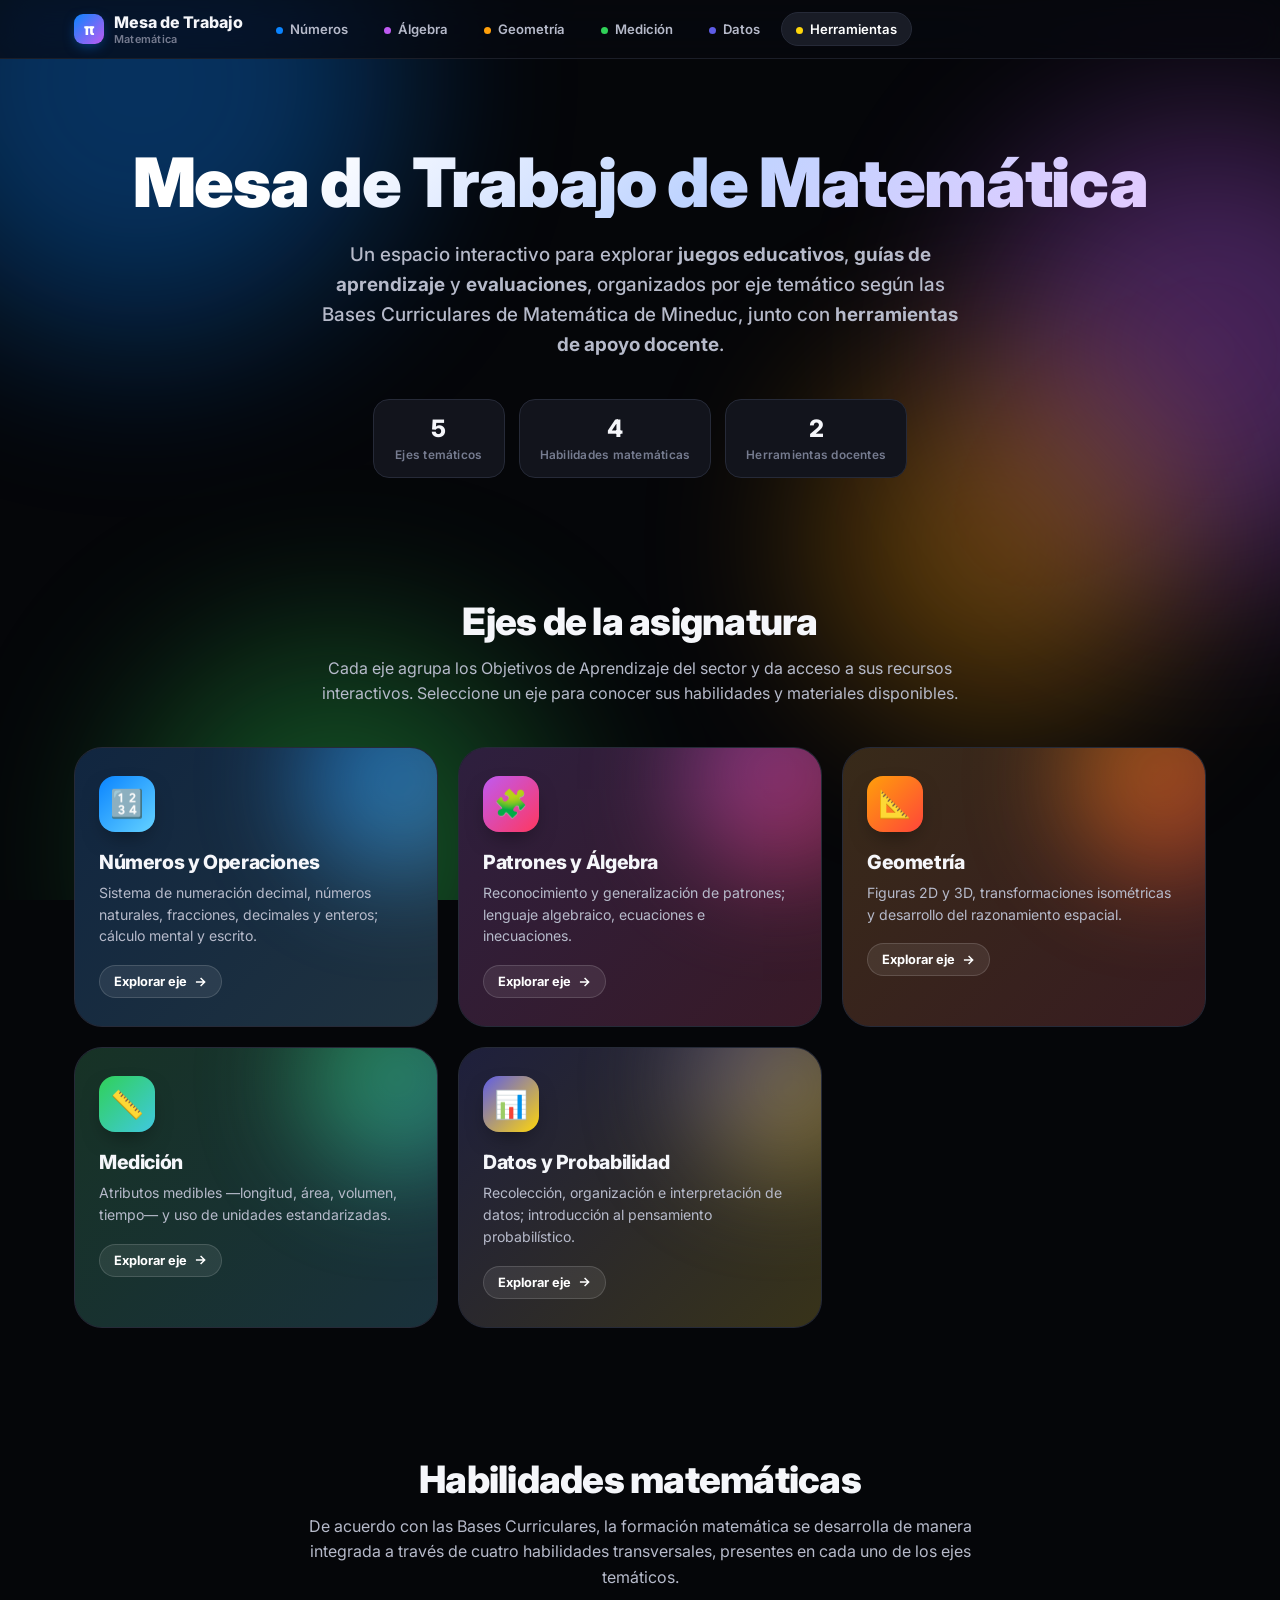
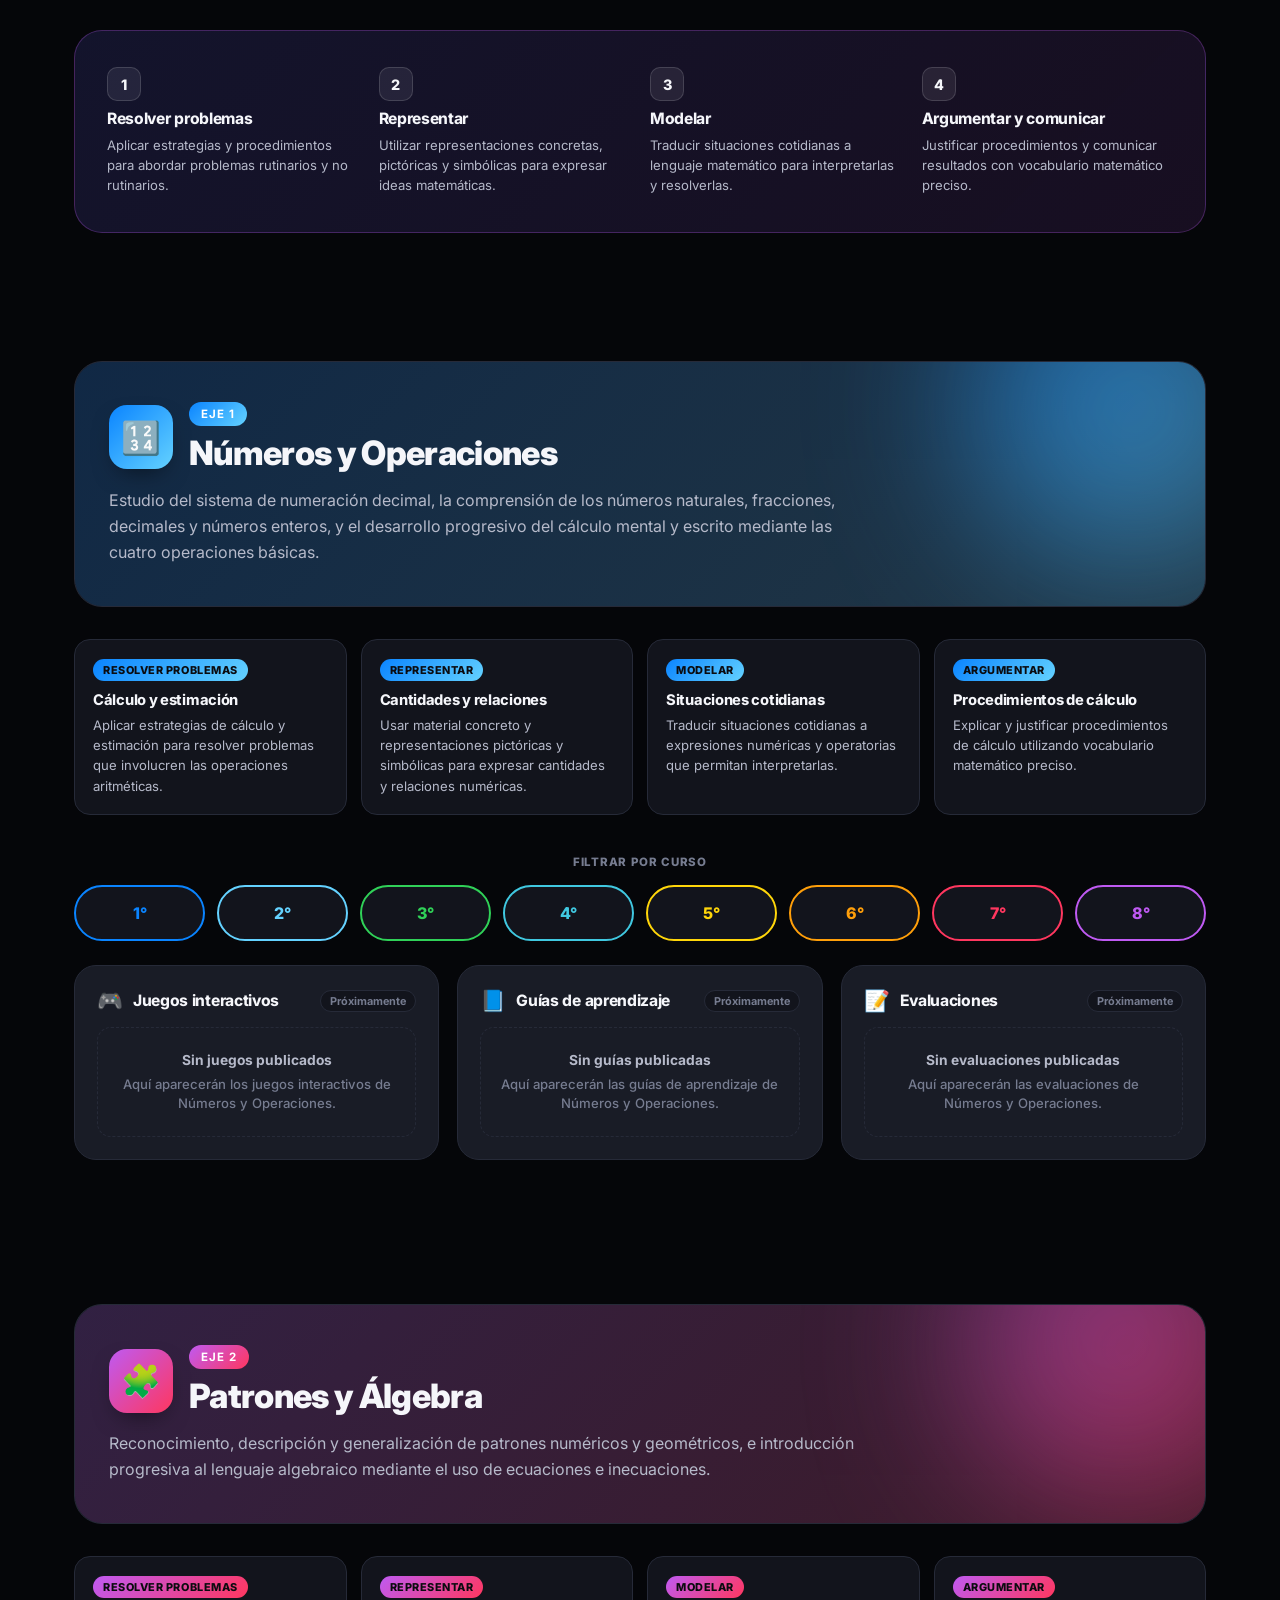
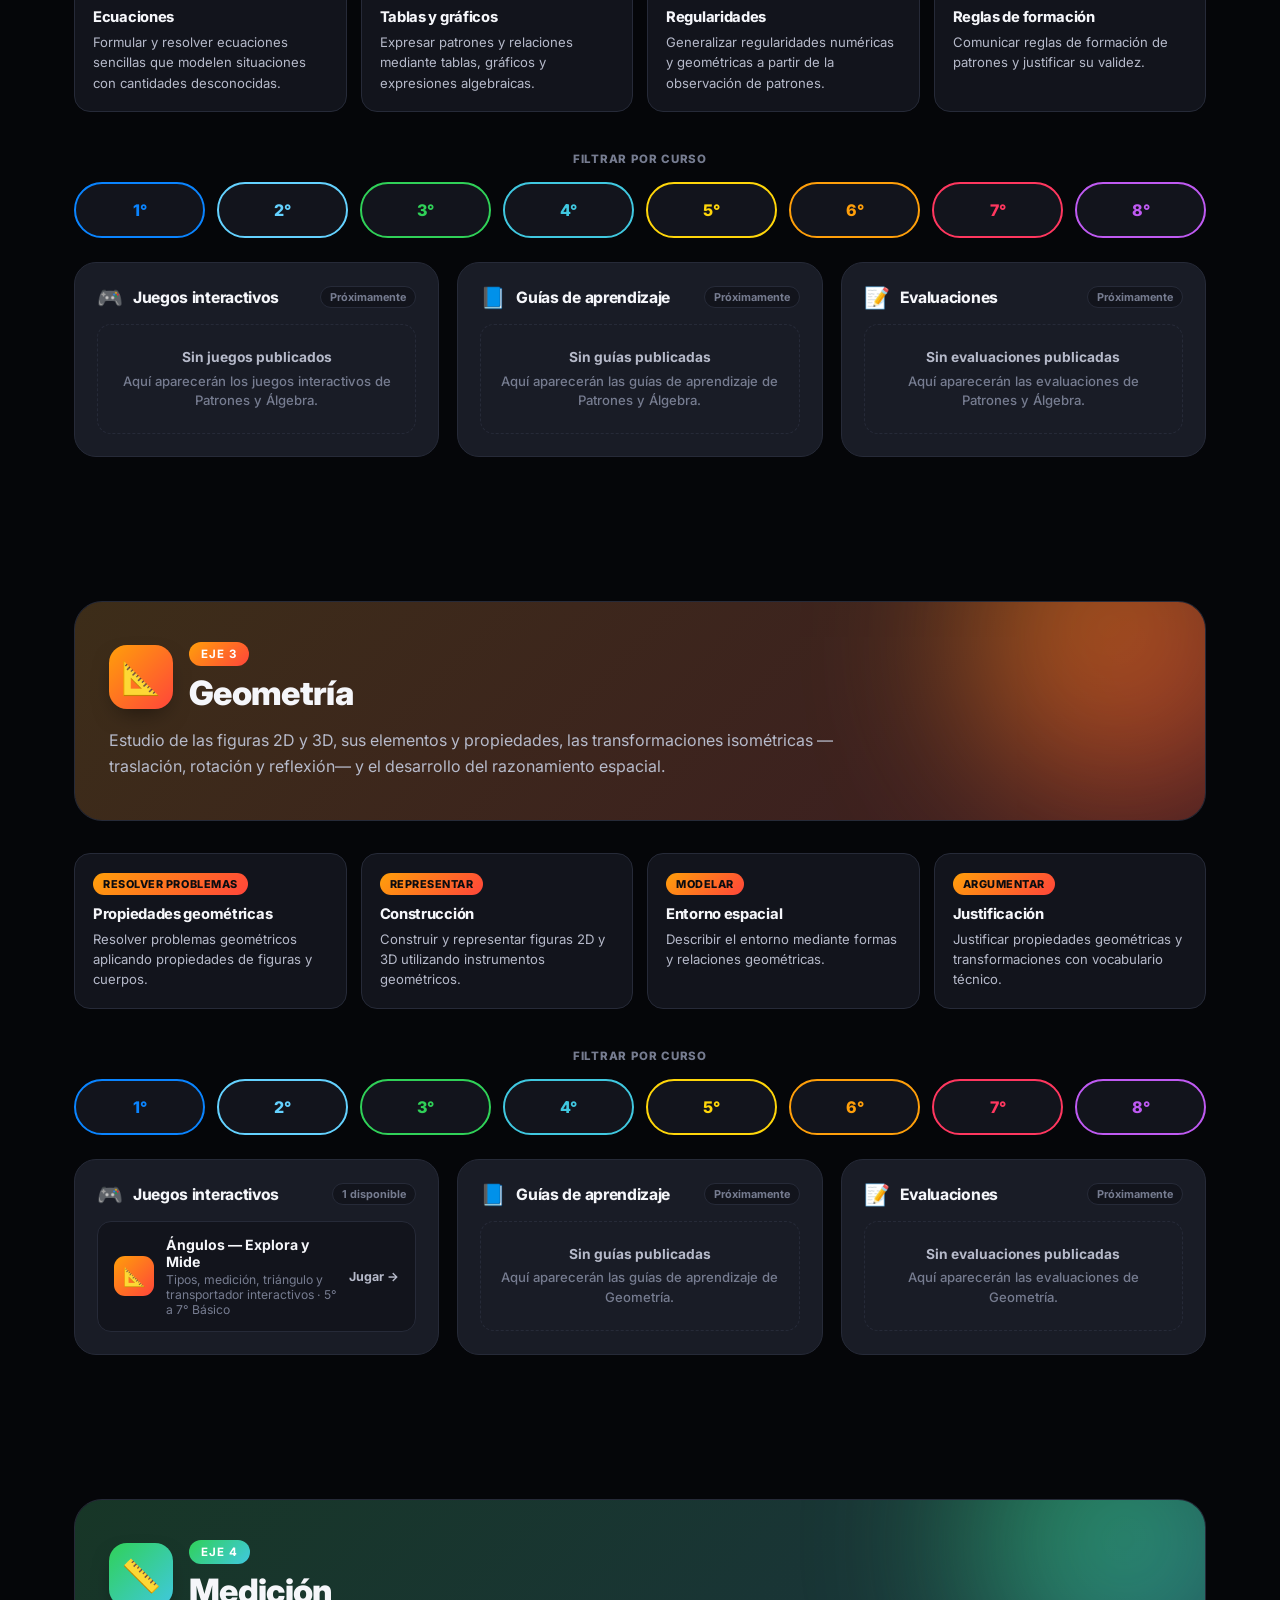
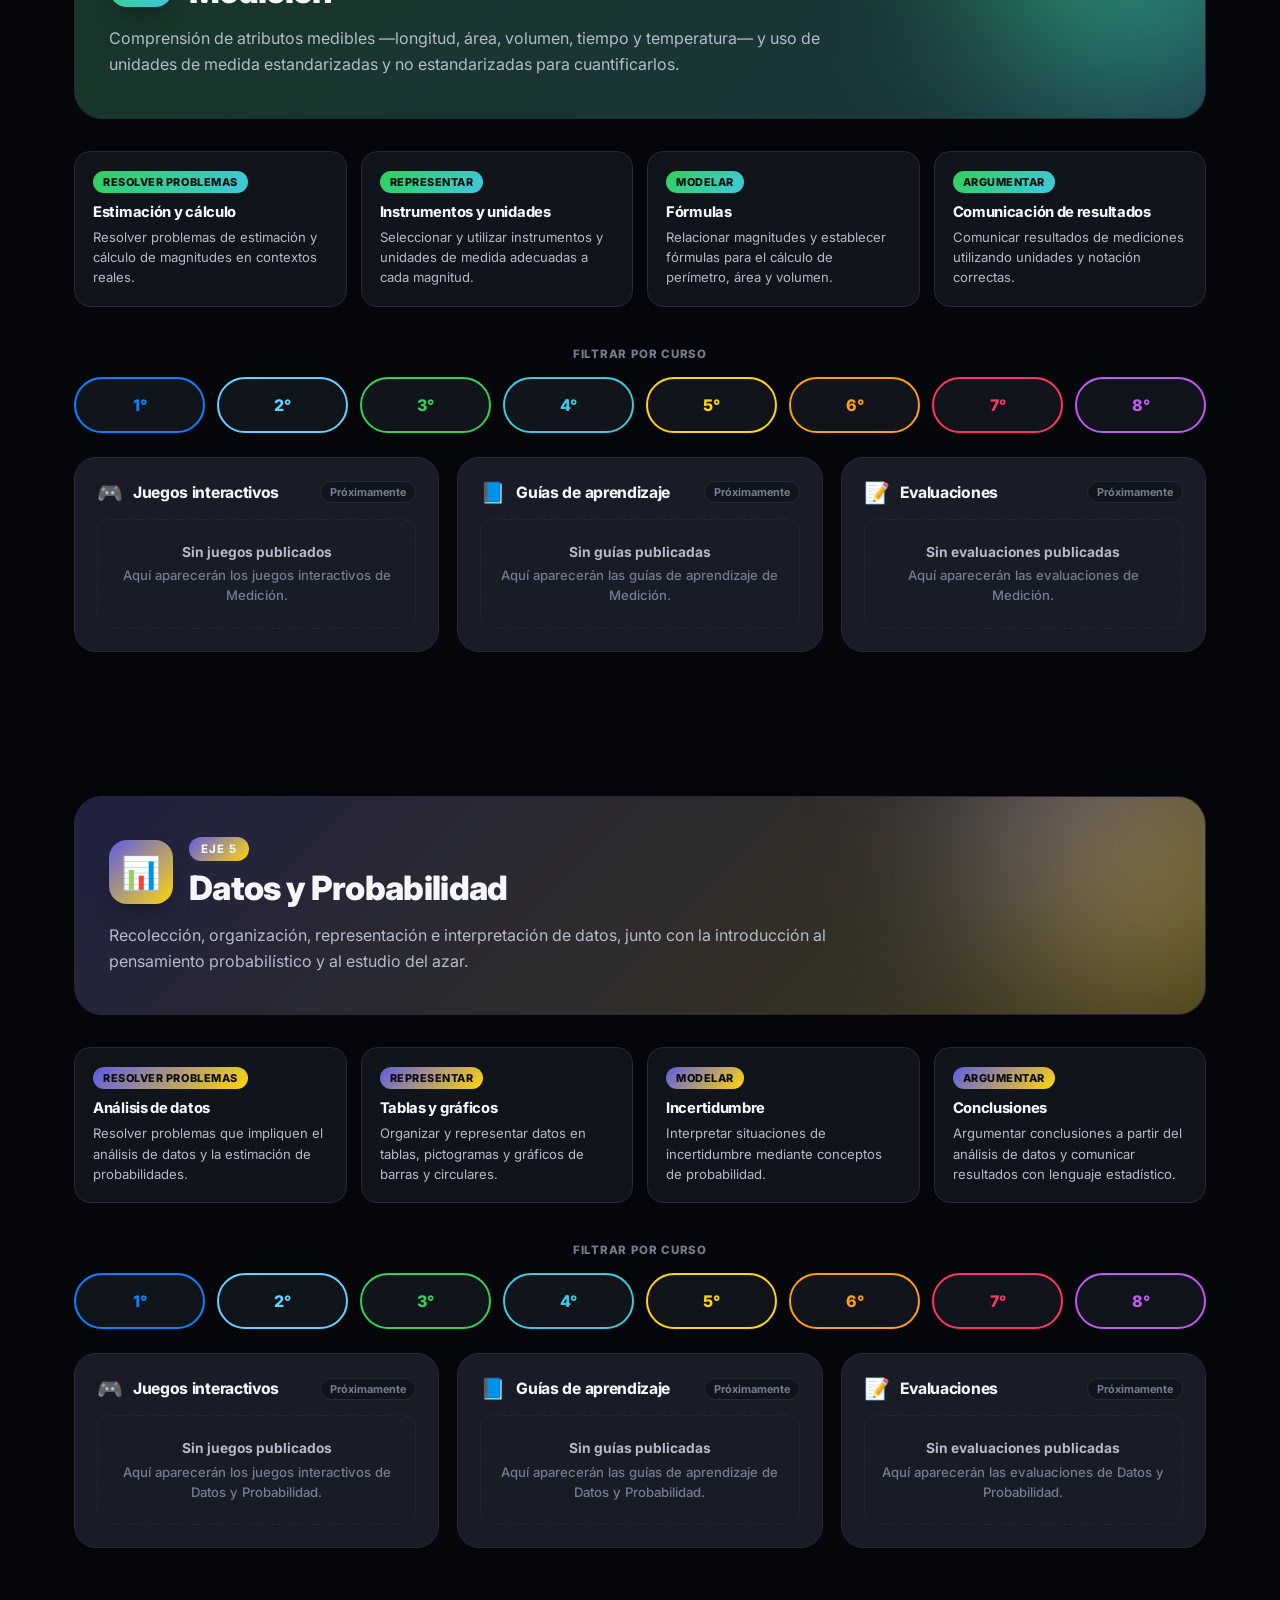
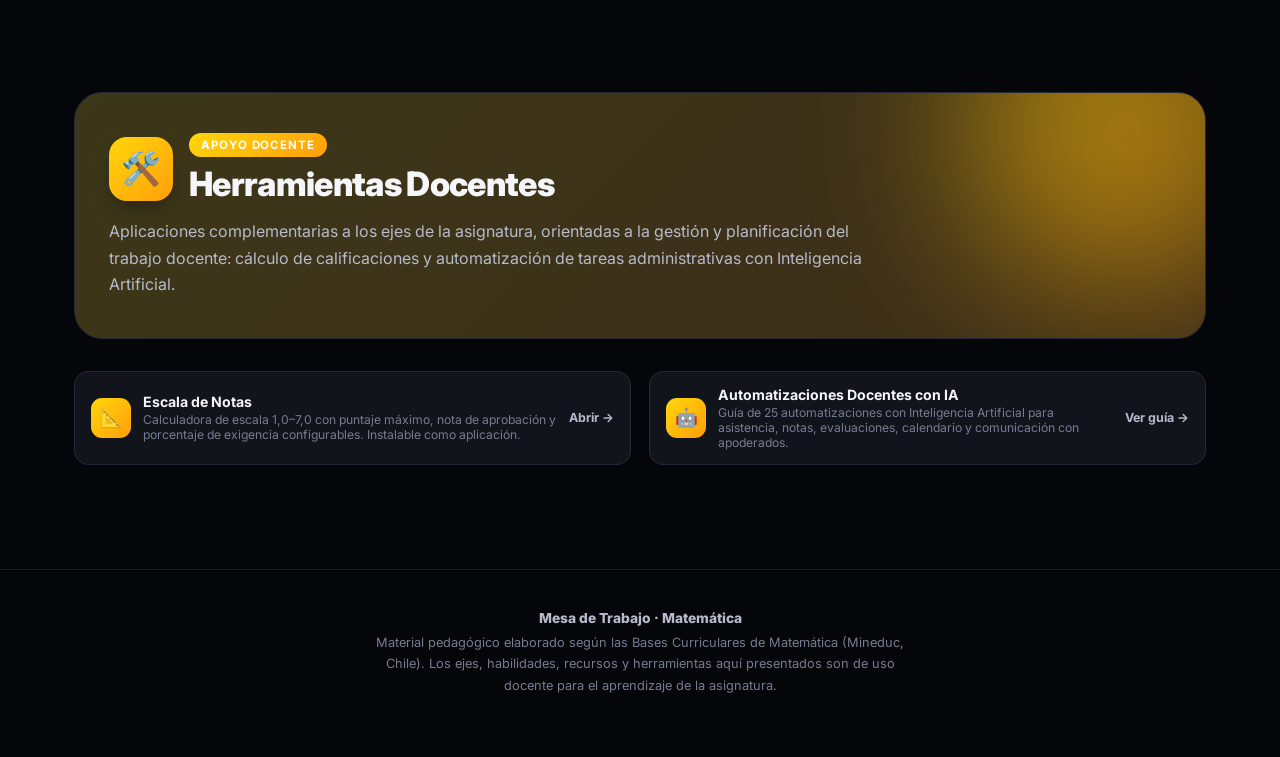
==== index.html @ 748313bb "Dar un color distinto a cada botón de curso Cada botón de la fila "Filtrar por curso" (1° a 8°) usa " ====
<!doctype html>
<html lang="es">
<head>
<meta charset="UTF-8">
<meta name="viewport" content="width=device-width, initial-scale=1, viewport-fit=cover">
<title>Mesa de Trabajo · Matemática</title>
<meta name="description" content="Mesa de Trabajo de Matemática: juegos interactivos, guías de aprendizaje, evaluaciones y herramientas docentes organizados por eje temático según las Bases Curriculares de Matemática.">
<meta name="theme-color" content="#05060A">

<link rel="apple-touch-icon" href="icons/apple-touch-icon.png">
<link rel="icon" type="image/png" sizes="192x192" href="icons/icon-192.png">
<link rel="icon" type="image/png" sizes="512x512" href="icons/icon-512.png">

<link rel="preconnect" href="https://fonts.googleapis.com">
<link rel="preconnect" href="https://fonts.gstatic.com" crossorigin>
<link href="https://fonts.googleapis.com/css2?family=Inter:wght@400;500;600;700;800;900&display=swap" rel="stylesheet">

<style>
  :root{
    --bg:#050609;
    --bg-elev:#0D0F16;
    --surface:#12141C;
    --surface-2:#191C26;
    --border:#262A38;
    --border-soft:#1B1E28;
    --ink:#F5F6FA;
    --ink-soft:#B6BACA;
    --ink-faint:#767C90;

    --blue:#0A84FF; --cyan:#64D2FF;
    --purple:#BF5AF2; --pink:#FF375F;
    --orange:#FF9F0A; --red:#FF453A;
    --green:#30D158; --teal:#40C8E0;
    --indigo:#5E5CE6; --yellow:#FFD60A;

    --font: 'Inter', -apple-system, BlinkMacSystemFont, 'SF Pro Display', 'Segoe UI', Roboto, sans-serif;
    --shadow-lg: 0 30px 60px -20px rgba(0,0,0,.55);
    --shadow-sm: 0 10px 24px -12px rgba(0,0,0,.5);
    --radius-xl: 28px;
    --radius-lg: 22px;
    --radius-md: 16px;
    --ease: cubic-bezier(.16,1,.3,1);
    color-scheme: dark;
  }

  *{box-sizing:border-box;}
  html{scroll-behavior:smooth; overflow-x:hidden;}
  html,body{min-height:100%;}
  body{
    margin:0;
    background:var(--bg);
    color:var(--ink);
    font-family:var(--font);
    -webkit-font-smoothing:antialiased;
  }
  img,svg{display:block;max-width:100%;}
  h1,h2,h3,h4{margin:0; text-wrap:balance; letter-spacing:-.02em;}
  p{margin:0;}
  a{color:inherit; text-decoration:none;}
  ::selection{background:var(--blue); color:#fff;}
  :focus-visible{outline:2.5px solid var(--blue); outline-offset:3px; border-radius:6px;}
  @media (prefers-reduced-motion: reduce){
    html{scroll-behavior:auto;}
    *{animation-duration:.01ms !important; animation-iteration-count:1 !important; transition-duration:.01ms !important;}
  }

  .wrap{max-width:1180px; margin-inline:auto; padding-inline:24px;}

  /* ---------- background ambience ---------- */
  .ambient{position:fixed; inset:0; z-index:0; pointer-events:none; overflow:hidden;}
  .ambient span{
    position:absolute; border-radius:50%; filter:blur(90px); opacity:.35;
    animation: float 22s ease-in-out infinite;
  }
  .ambient span:nth-child(1){width:520px; height:520px; background:var(--blue); top:-180px; left:-120px;}
  .ambient span:nth-child(2){width:460px; height:460px; background:var(--purple); top:120px; right:-160px; animation-delay:-6s;}
  .ambient span:nth-child(3){width:420px; height:420px; background:var(--green); bottom:-160px; left:10%; animation-delay:-12s;}
  .ambient span:nth-child(4){width:360px; height:360px; background:var(--orange); bottom:20%; right:8%; animation-delay:-18s;}
  @keyframes float{
    0%,100%{transform:translate(0,0) scale(1);}
    50%{transform:translate(30px,-30px) scale(1.08);}
  }

  /* ---------- nav ---------- */
  .nav{
    position:sticky; top:0; z-index:50;
    backdrop-filter:blur(20px) saturate(160%);
    -webkit-backdrop-filter:blur(20px) saturate(160%);
    background:rgba(8,9,14,.72);
    border-bottom:1px solid var(--border-soft);
  }
  .nav-inner{
    max-width:1180px; margin-inline:auto; padding:12px 24px;
    display:flex; align-items:center; gap:18px;
  }
  .brand{display:flex; align-items:center; gap:10px; font-weight:800; font-size:1rem; white-space:nowrap;}
  .brand .mark{
    width:30px; height:30px; border-radius:9px; display:flex; align-items:center; justify-content:center;
    background:linear-gradient(135deg, var(--blue), var(--purple)); font-size:1rem; font-weight:800; color:#fff;
    box-shadow:0 4px 14px -4px rgba(10,132,255,.6);
  }
  .brand small{display:block; font-weight:600; font-size:.68rem; color:var(--ink-faint); letter-spacing:.02em;}
  .nav-links{
    display:flex; gap:6px; overflow-x:auto; scrollbar-width:none; flex:1;
    -ms-overflow-style:none;
  }
  .nav-links::-webkit-scrollbar{display:none;}
  .nav-links a{
    white-space:nowrap; font-size:.82rem; font-weight:600; color:var(--ink-soft);
    padding:8px 14px; border-radius:999px; transition:.2s var(--ease); border:1px solid transparent;
  }
  .nav-links a:hover{color:var(--ink); background:var(--surface-2);}
  .nav-links a.active{color:#fff; background:var(--surface-2); border-color:var(--border);}
  .nav-links a .dot{display:inline-block; width:7px; height:7px; border-radius:50%; margin-right:7px; vertical-align:middle;}

  /* ---------- hero ---------- */
  .hero{position:relative; z-index:1; padding:88px 0 56px; text-align:center;}
  .hero h1{
    font-size:clamp(2.4rem, 1.7rem + 3.2vw, 4.4rem); font-weight:900; line-height:1.04;
    background:linear-gradient(135deg,#fff 20%, #BFD4FF 55%, #E7C9FF 100%);
    -webkit-background-clip:text; background-clip:text; color:transparent;
  }
  .hero p.lead{
    max-width:640px; margin:22px auto 0; font-size:clamp(1rem,.94rem + .3vw,1.18rem);
    color:var(--ink-soft); line-height:1.6; font-weight:500;
  }
  .hero-stats{display:flex; justify-content:center; gap:14px; margin-top:38px; flex-wrap:wrap;}
  .hero-stat{
    background:var(--surface); border:1px solid var(--border); border-radius:16px;
    padding:14px 20px; min-width:132px;
  }
  .hero-stat b{display:block; font-size:1.5rem; font-weight:800;}
  .hero-stat span{font-size:.74rem; color:var(--ink-faint); font-weight:600; letter-spacing:.02em;}

  /* ---------- section titles ---------- */
  .section-head{max-width:680px; margin:0 auto 40px; text-align:center;}
  .section-head h2{font-size:clamp(1.7rem,1.4rem + 1.2vw,2.4rem); font-weight:850;}
  .section-head p{margin-top:12px; color:var(--ink-soft); font-size:1rem; line-height:1.6;}

  section{position:relative; z-index:1; padding:64px 0;}

  /* ---------- ejes overview grid ---------- */
  .ejes-grid{display:grid; grid-template-columns:repeat(3, 1fr); gap:20px;}
  @media (max-width:980px){ .ejes-grid{grid-template-columns:repeat(2,1fr);} }
  @media (max-width:640px){ .ejes-grid{grid-template-columns:1fr;} }

  .eje-card{
    position:relative; border-radius:var(--radius-xl); padding:28px 24px; overflow:hidden;
    background:var(--surface); border:1px solid var(--border);
    transition:transform .45s var(--ease), border-color .3s var(--ease), box-shadow .45s var(--ease);
    opacity:0; transform:translateY(24px);
  }
  .eje-card.in{opacity:1; transform:translateY(0);}
  .eje-card:hover{transform:translateY(-6px); box-shadow:var(--shadow-lg); border-color:transparent;}
  .eje-card::before{
    content:""; position:absolute; inset:0; opacity:.16; transition:opacity .35s var(--ease);
    background:var(--grad);
  }
  .eje-card:hover::before{opacity:.28;}
  .eje-card .glow{
    position:absolute; width:200px; height:200px; border-radius:50%; filter:blur(50px); opacity:.5;
    background:var(--grad); top:-70px; right:-60px; z-index:0;
  }
  .eje-card > *{position:relative; z-index:1;}
  .eje-icon{
    width:56px; height:56px; border-radius:16px; display:flex; align-items:center; justify-content:center;
    font-size:1.7rem; background:var(--grad); box-shadow:0 10px 24px -10px rgba(0,0,0,.6); margin-bottom:18px;
  }
  .eje-card h3{font-size:1.22rem; font-weight:800; margin-bottom:8px;}
  .eje-card p{font-size:.88rem; color:var(--ink-soft); line-height:1.55; margin-bottom:18px;}
  .eje-card .go{
    display:inline-flex; align-items:center; gap:6px; font-size:.8rem; font-weight:700;
    color:#fff; background:rgba(255,255,255,.08); border:1px solid rgba(255,255,255,.14);
    padding:8px 14px; border-radius:999px; transition:.2s var(--ease);
  }
  .eje-card:hover .go{background:var(--grad); border-color:transparent;}
  .eje-card .go svg{width:14px; height:14px; transition:transform .3s var(--ease);}
  .eje-card:hover .go svg{transform:translateX(3px);}

  /* ---------- habilidades banner ---------- */
  .habilidades-banner{
    background:linear-gradient(135deg, rgba(94,92,230,.16), rgba(191,90,242,.10));
    border:1px solid rgba(191,90,242,.28); border-radius:var(--radius-xl);
    padding:36px 32px; display:grid; grid-template-columns:1fr 1fr 1fr 1fr; gap:20px;
  }
  @media (max-width:900px){ .habilidades-banner{grid-template-columns:1fr 1fr;} }
  @media (max-width:540px){ .habilidades-banner{grid-template-columns:1fr;} }
  .hab-item{display:flex; flex-direction:column; gap:8px;}
  .hab-item .n{
    width:34px; height:34px; border-radius:10px; display:flex; align-items:center; justify-content:center;
    background:rgba(255,255,255,.08); font-weight:800; font-size:.9rem; border:1px solid rgba(255,255,255,.14);
  }
  .hab-item h4{font-size:.98rem; font-weight:750;}
  .hab-item p{font-size:.82rem; color:var(--ink-soft); line-height:1.5;}

  /* ---------- eje detail sections ---------- */
  .eje-section{scroll-margin-top:84px;}
  .eje-banner{
    border-radius:var(--radius-xl); padding:40px 34px; position:relative; overflow:hidden;
    background:var(--surface); border:1px solid var(--border); margin-bottom:32px;
  }
  .eje-banner::before{content:""; position:absolute; inset:0; background:var(--grad); opacity:.18;}
  .eje-banner::after{
    content:""; position:absolute; width:320px; height:320px; border-radius:50%; filter:blur(80px);
    background:var(--grad); opacity:.55; top:-120px; right:-80px;
  }
  .eje-banner > *{position:relative; z-index:1;}
  .eje-banner-top{display:flex; align-items:center; gap:16px; margin-bottom:14px; flex-wrap:wrap;}
  .eje-banner .eje-icon{width:64px; height:64px; font-size:2rem; border-radius:18px; margin-bottom:0;}
  .eje-banner-tag{
    font-size:.72rem; font-weight:700; letter-spacing:.08em; text-transform:uppercase;
    color:#fff; background:var(--grad); padding:5px 12px; border-radius:999px; display:inline-block;
  }
  .eje-banner h2{font-size:clamp(1.5rem,1.2rem + 1.4vw,2.1rem); font-weight:850; margin-top:6px;}
  .eje-banner .desc{max-width:760px; color:var(--ink-soft); font-size:1rem; line-height:1.65; margin-top:14px;}

  .hab-grid{display:grid; grid-template-columns:repeat(4,1fr); gap:14px; margin-bottom:40px;}
  @media (max-width:900px){ .hab-grid{grid-template-columns:1fr 1fr;} }
  @media (max-width:560px){ .hab-grid{grid-template-columns:1fr;} }
  .hab-card{
    background:var(--surface); border:1px solid var(--border); border-radius:var(--radius-md);
    padding:18px; transition:border-color .25s var(--ease), transform .25s var(--ease);
  }
  .hab-card:hover{transform:translateY(-3px); border-color:var(--border-glow, var(--border));}
  .hab-card .tag{
    display:inline-block; font-size:.68rem; font-weight:800; letter-spacing:.05em; text-transform:uppercase;
    padding:4px 10px; border-radius:999px; margin-bottom:10px; color:#0B0C10;
    background:var(--grad);
  }
  .hab-card h4{font-size:.92rem; font-weight:750; margin-bottom:6px;}
  .hab-card p{font-size:.82rem; color:var(--ink-soft); line-height:1.55;}

  /* ---------- filtro de curso por eje ---------- */
  .grados-row{display:flex; flex-wrap:wrap; align-items:center; justify-content:center; gap:12px; margin-bottom:24px; text-align:center;}
  .grados-label{
    font-size:.72rem; font-weight:800; letter-spacing:.06em; text-transform:uppercase;
    color:var(--ink-faint); width:100%; margin-bottom:4px; text-align:center;
  }
  .grado-btn{
    font-family:inherit; padding:16px 20px; min-width:110px; flex:1 1 110px; max-width:150px;
    border-radius:999px; border:2px solid var(--gc, var(--border));
    background:var(--surface); color:var(--gc, var(--ink-soft)); font-size:1rem; font-weight:800; cursor:pointer;
    text-align:center; transition:.18s var(--ease);
  }
  .grado-btn:hover{background:var(--gc, var(--surface-2)); color:#0B0C10;}
  .grado-btn.activo{background:var(--gc, var(--grad)); border-color:var(--gc, transparent); color:#0B0C10; box-shadow:var(--shadow-sm);}
  .grado-btn:focus-visible{outline-offset:2px;}
  .grado-btn:nth-of-type(1){ --gc:var(--blue); }
  .grado-btn:nth-of-type(2){ --gc:var(--cyan); }
  .grado-btn:nth-of-type(3){ --gc:var(--green); }
  .grado-btn:nth-of-type(4){ --gc:var(--teal); }
  .grado-btn:nth-of-type(5){ --gc:var(--yellow); }
  .grado-btn:nth-of-type(6){ --gc:var(--orange); }
  .grado-btn:nth-of-type(7){ --gc:var(--pink); }
  .grado-btn:nth-of-type(8){ --gc:var(--purple); }

  .cat-row{display:grid; grid-template-columns:repeat(3,1fr); gap:18px; margin-bottom:16px;}
  @media (max-width:860px){ .cat-row{grid-template-columns:1fr;} }
  .cat-card{
    background:var(--surface-2); border:1px solid var(--border); border-radius:var(--radius-lg); padding:22px;
  }
  .cat-head{display:flex; align-items:center; gap:10px; margin-bottom:14px;}
  .cat-head .ic{font-size:1.3rem;}
  .cat-head h4{font-size:.98rem; font-weight:750;}
  .cat-head span.count{
    margin-left:auto; font-size:.68rem; font-weight:700; color:var(--ink-faint);
    background:var(--surface); border:1px solid var(--border); padding:3px 9px; border-radius:999px;
  }
  .placeholder-card{
    border:1.5px dashed var(--border); border-radius:14px; padding:22px 16px; text-align:center;
    color:var(--ink-faint); font-size:.82rem; line-height:1.5; font-weight:500;
  }
  .placeholder-card b{display:block; color:var(--ink-soft); font-size:.86rem; font-weight:700; margin-bottom:4px;}

  .recurso-card{
    display:flex; align-items:center; gap:12px; text-align:left; border-radius:14px; padding:14px 16px;
    border:1px solid var(--border); background:var(--surface); transition:.2s var(--ease);
  }
  .recurso-card:hover{border-color:transparent; box-shadow:var(--shadow-sm); transform:translateY(-2px);}
  .recurso-card .r-ic{
    width:40px; height:40px; flex:0 0 auto; border-radius:11px; display:flex; align-items:center; justify-content:center;
    font-size:1.15rem; background:var(--grad, linear-gradient(135deg, var(--orange), var(--red)));
  }
  .recurso-card .r-info{min-width:0; flex:1;}
  .recurso-card .r-info b{display:block; font-size:.88rem; font-weight:700; color:var(--ink);}
  .recurso-card .r-info span{display:block; font-size:.76rem; color:var(--ink-faint); margin-top:2px;}
  .recurso-card .r-go{flex:0 0 auto; font-size:.78rem; font-weight:700; color:var(--ink-soft);}
  .recursos-list{display:flex; flex-direction:column; gap:10px;}
  .recurso-card.oculto{display:none;}
  .placeholder-card.sin-resultado{margin-top:10px;}

  /* ---------- herramientas docentes grid ---------- */
  .herramientas-grid{display:grid; grid-template-columns:repeat(auto-fit, minmax(260px,1fr)); gap:18px;}

  /* ---------- footer ---------- */
  footer{
    position:relative; z-index:1; margin-top:40px; padding:40px 0 60px; text-align:center;
    border-top:1px solid var(--border-soft);
  }
  footer p{font-size:.8rem; color:var(--ink-faint); line-height:1.7; max-width:560px; margin-inline:auto;}
  footer .foot-brand{font-weight:800; color:var(--ink-soft); margin-bottom:6px; font-size:.86rem;}

  /* ---------- back to top ---------- */
  #topBtn{
    position:fixed; right:20px; bottom:20px; z-index:60; width:46px; height:46px; border-radius:50%;
    background:var(--surface-2); border:1px solid var(--border); color:var(--ink);
    display:flex; align-items:center; justify-content:center; cursor:pointer;
    opacity:0; pointer-events:none; transform:translateY(10px);
    transition:.3s var(--ease); box-shadow:var(--shadow-sm);
  }
  #topBtn.show{opacity:1; pointer-events:auto; transform:translateY(0);}
  #topBtn:hover{background:var(--blue); border-color:var(--blue);}
</style>
</head>
<body>

<div class="ambient" aria-hidden="true"><span></span><span></span><span></span><span></span></div>

<nav class="nav">
  <div class="nav-inner">
    <div class="brand">
      <span class="mark">π</span>
      <span>Mesa de Trabajo<small>Matemática</small></span>
    </div>
    <div class="nav-links" id="navLinks">
      <a href="#numeros" data-c="var(--blue)"><span class="dot" style="background:var(--blue)"></span>Números</a>
      <a href="#algebra" data-c="var(--purple)"><span class="dot" style="background:var(--purple)"></span>Álgebra</a>
      <a href="#geometria" data-c="var(--orange)"><span class="dot" style="background:var(--orange)"></span>Geometría</a>
      <a href="#medicion" data-c="var(--green)"><span class="dot" style="background:var(--green)"></span>Medición</a>
      <a href="#datos" data-c="var(--indigo)"><span class="dot" style="background:var(--indigo)"></span>Datos</a>
      <a href="#herramientas" data-c="var(--yellow)"><span class="dot" style="background:var(--yellow)"></span>Herramientas</a>
    </div>
  </div>
</nav>

<main>
  <!-- ============ HERO ============ -->
  <div class="wrap">
    <section class="hero">
      <h1>Mesa de Trabajo de Matemática</h1>
      <p class="lead">Un espacio interactivo para explorar <b>juegos educativos</b>, <b>guías de aprendizaje</b> y <b>evaluaciones</b>, organizados por eje temático según las Bases Curriculares de Matemática de Mineduc, junto con <b>herramientas de apoyo docente</b>.</p>
      <div class="hero-stats">
        <div class="hero-stat"><b>5</b><span>Ejes temáticos</span></div>
        <div class="hero-stat"><b>4</b><span>Habilidades matemáticas</span></div>
        <div class="hero-stat"><b>2</b><span>Herramientas docentes</span></div>
      </div>
    </section>
  </div>

  <!-- ============ EJES OVERVIEW ============ -->
  <section id="ejes">
    <div class="wrap">
      <div class="section-head">
        <h2>Ejes de la asignatura</h2>
        <p>Cada eje agrupa los Objetivos de Aprendizaje del sector y da acceso a sus recursos interactivos. Seleccione un eje para conocer sus habilidades y materiales disponibles.</p>
      </div>
      <div class="ejes-grid" id="ejesGrid">

        <a class="eje-card" href="#numeros" style="--grad:linear-gradient(135deg, var(--blue), var(--cyan));" data-cat>
          <span class="glow"></span>
          <div class="eje-icon">🔢</div>
          <h3>Números y Operaciones</h3>
          <p>Sistema de numeración decimal, números naturales, fracciones, decimales y enteros; cálculo mental y escrito.</p>
          <span class="go">Explorar eje <svg viewBox="0 0 24 24" fill="none" stroke="currentColor" stroke-width="2.5"><path d="M5 12h14M13 5l7 7-7 7"/></svg></span>
        </a>

        <a class="eje-card" href="#algebra" style="--grad:linear-gradient(135deg, var(--purple), var(--pink));" data-cat>
          <span class="glow"></span>
          <div class="eje-icon">🧩</div>
          <h3>Patrones y Álgebra</h3>
          <p>Reconocimiento y generalización de patrones; lenguaje algebraico, ecuaciones e inecuaciones.</p>
          <span class="go">Explorar eje <svg viewBox="0 0 24 24" fill="none" stroke="currentColor" stroke-width="2.5"><path d="M5 12h14M13 5l7 7-7 7"/></svg></span>
        </a>

        <a class="eje-card" href="#geometria" style="--grad:linear-gradient(135deg, var(--orange), var(--red));" data-cat>
          <span class="glow"></span>
          <div class="eje-icon">📐</div>
          <h3>Geometría</h3>
          <p>Figuras 2D y 3D, transformaciones isométricas y desarrollo del razonamiento espacial.</p>
          <span class="go">Explorar eje <svg viewBox="0 0 24 24" fill="none" stroke="currentColor" stroke-width="2.5"><path d="M5 12h14M13 5l7 7-7 7"/></svg></span>
        </a>

        <a class="eje-card" href="#medicion" style="--grad:linear-gradient(135deg, var(--green), var(--teal));" data-cat>
          <span class="glow"></span>
          <div class="eje-icon">📏</div>
          <h3>Medición</h3>
          <p>Atributos medibles —longitud, área, volumen, tiempo— y uso de unidades estandarizadas.</p>
          <span class="go">Explorar eje <svg viewBox="0 0 24 24" fill="none" stroke="currentColor" stroke-width="2.5"><path d="M5 12h14M13 5l7 7-7 7"/></svg></span>
        </a>

        <a class="eje-card" href="#datos" style="--grad:linear-gradient(135deg, var(--indigo), var(--yellow));" data-cat>
          <span class="glow"></span>
          <div class="eje-icon">📊</div>
          <h3>Datos y Probabilidad</h3>
          <p>Recolección, organización e interpretación de datos; introducción al pensamiento probabilístico.</p>
          <span class="go">Explorar eje <svg viewBox="0 0 24 24" fill="none" stroke="currentColor" stroke-width="2.5"><path d="M5 12h14M13 5l7 7-7 7"/></svg></span>
        </a>

      </div>
    </div>
  </section>

  <!-- ============ HABILIDADES ============ -->
  <section id="habilidades">
    <div class="wrap">
      <div class="section-head">
        <h2>Habilidades matemáticas</h2>
        <p>De acuerdo con las Bases Curriculares, la formación matemática se desarrolla de manera integrada a través de cuatro habilidades transversales, presentes en cada uno de los ejes temáticos.</p>
      </div>
      <div class="habilidades-banner">
        <div class="hab-item"><div class="n">1</div><h4>Resolver problemas</h4><p>Aplicar estrategias y procedimientos para abordar problemas rutinarios y no rutinarios.</p></div>
        <div class="hab-item"><div class="n">2</div><h4>Representar</h4><p>Utilizar representaciones concretas, pictóricas y simbólicas para expresar ideas matemáticas.</p></div>
        <div class="hab-item"><div class="n">3</div><h4>Modelar</h4><p>Traducir situaciones cotidianas a lenguaje matemático para interpretarlas y resolverlas.</p></div>
        <div class="hab-item"><div class="n">4</div><h4>Argumentar y comunicar</h4><p>Justificar procedimientos y comunicar resultados con vocabulario matemático preciso.</p></div>
      </div>
    </div>
  </section>

  <!-- ============ EJE: NÚMEROS ============ -->
  <section id="numeros" class="eje-section">
    <div class="wrap">
      <div class="eje-banner" style="--grad:linear-gradient(135deg, var(--blue), var(--cyan));">
        <div class="eje-banner-top">
          <div class="eje-icon">🔢</div>
          <div>
            <span class="eje-banner-tag">Eje 1</span>
            <h2>Números y Operaciones</h2>
          </div>
        </div>
        <p class="desc">Estudio del sistema de numeración decimal, la comprensión de los números naturales, fracciones, decimales y números enteros, y el desarrollo progresivo del cálculo mental y escrito mediante las cuatro operaciones básicas.</p>
      </div>

      <div class="hab-grid">
        <div class="hab-card" style="--grad:linear-gradient(135deg, var(--blue), var(--cyan));"><span class="tag">Resolver problemas</span><h4>Cálculo y estimación</h4><p>Aplicar estrategias de cálculo y estimación para resolver problemas que involucren las operaciones aritméticas.</p></div>
        <div class="hab-card" style="--grad:linear-gradient(135deg, var(--blue), var(--cyan));"><span class="tag">Representar</span><h4>Cantidades y relaciones</h4><p>Usar material concreto y representaciones pictóricas y simbólicas para expresar cantidades y relaciones numéricas.</p></div>
        <div class="hab-card" style="--grad:linear-gradient(135deg, var(--blue), var(--cyan));"><span class="tag">Modelar</span><h4>Situaciones cotidianas</h4><p>Traducir situaciones cotidianas a expresiones numéricas y operatorias que permitan interpretarlas.</p></div>
        <div class="hab-card" style="--grad:linear-gradient(135deg, var(--blue), var(--cyan));"><span class="tag">Argumentar</span><h4>Procedimientos de cálculo</h4><p>Explicar y justificar procedimientos de cálculo utilizando vocabulario matemático preciso.</p></div>
      </div>

      <div class="grados-row" style="--grad:linear-gradient(135deg, var(--blue), var(--cyan));">
        <span class="grados-label">Filtrar por curso</span>
        <button type="button" class="grado-btn" data-grado="1" aria-pressed="false" title="1° Básico">1°</button>
        <button type="button" class="grado-btn" data-grado="2" aria-pressed="false" title="2° Básico">2°</button>
        <button type="button" class="grado-btn" data-grado="3" aria-pressed="false" title="3° Básico">3°</button>
        <button type="button" class="grado-btn" data-grado="4" aria-pressed="false" title="4° Básico">4°</button>
        <button type="button" class="grado-btn" data-grado="5" aria-pressed="false" title="5° Básico">5°</button>
        <button type="button" class="grado-btn" data-grado="6" aria-pressed="false" title="6° Básico">6°</button>
        <button type="button" class="grado-btn" data-grado="7" aria-pressed="false" title="7° Básico">7°</button>
        <button type="button" class="grado-btn" data-grado="8" aria-pressed="false" title="8° Básico">8°</button>
      </div>

      <div class="cat-row">
        <div class="cat-card">
          <div class="cat-head"><span class="ic">🎮</span><h4>Juegos interactivos</h4><span class="count">Próximamente</span></div>
          <div class="placeholder-card"><b>Sin juegos publicados</b>Aquí aparecerán los juegos interactivos de Números y Operaciones.</div>
        </div>
        <div class="cat-card">
          <div class="cat-head"><span class="ic">📘</span><h4>Guías de aprendizaje</h4><span class="count">Próximamente</span></div>
          <div class="placeholder-card"><b>Sin guías publicadas</b>Aquí aparecerán las guías de aprendizaje de Números y Operaciones.</div>
        </div>
        <div class="cat-card">
          <div class="cat-head"><span class="ic">📝</span><h4>Evaluaciones</h4><span class="count">Próximamente</span></div>
          <div class="placeholder-card"><b>Sin evaluaciones publicadas</b>Aquí aparecerán las evaluaciones de Números y Operaciones.</div>
        </div>
      </div>
    </div>
  </section>

  <!-- ============ EJE: ÁLGEBRA ============ -->
  <section id="algebra" class="eje-section">
    <div class="wrap">
      <div class="eje-banner" style="--grad:linear-gradient(135deg, var(--purple), var(--pink));">
        <div class="eje-banner-top">
          <div class="eje-icon">🧩</div>
          <div>
            <span class="eje-banner-tag">Eje 2</span>
            <h2>Patrones y Álgebra</h2>
          </div>
        </div>
        <p class="desc">Reconocimiento, descripción y generalización de patrones numéricos y geométricos, e introducción progresiva al lenguaje algebraico mediante el uso de ecuaciones e inecuaciones.</p>
      </div>

      <div class="hab-grid">
        <div class="hab-card" style="--grad:linear-gradient(135deg, var(--purple), var(--pink));"><span class="tag">Resolver problemas</span><h4>Ecuaciones</h4><p>Formular y resolver ecuaciones sencillas que modelen situaciones con cantidades desconocidas.</p></div>
        <div class="hab-card" style="--grad:linear-gradient(135deg, var(--purple), var(--pink));"><span class="tag">Representar</span><h4>Tablas y gráficos</h4><p>Expresar patrones y relaciones mediante tablas, gráficos y expresiones algebraicas.</p></div>
        <div class="hab-card" style="--grad:linear-gradient(135deg, var(--purple), var(--pink));"><span class="tag">Modelar</span><h4>Regularidades</h4><p>Generalizar regularidades numéricas y geométricas a partir de la observación de patrones.</p></div>
        <div class="hab-card" style="--grad:linear-gradient(135deg, var(--purple), var(--pink));"><span class="tag">Argumentar</span><h4>Reglas de formación</h4><p>Comunicar reglas de formación de patrones y justificar su validez.</p></div>
      </div>

      <div class="grados-row" style="--grad:linear-gradient(135deg, var(--purple), var(--pink));">
        <span class="grados-label">Filtrar por curso</span>
        <button type="button" class="grado-btn" data-grado="1" aria-pressed="false" title="1° Básico">1°</button>
        <button type="button" class="grado-btn" data-grado="2" aria-pressed="false" title="2° Básico">2°</button>
        <button type="button" class="grado-btn" data-grado="3" aria-pressed="false" title="3° Básico">3°</button>
        <button type="button" class="grado-btn" data-grado="4" aria-pressed="false" title="4° Básico">4°</button>
        <button type="button" class="grado-btn" data-grado="5" aria-pressed="false" title="5° Básico">5°</button>
        <button type="button" class="grado-btn" data-grado="6" aria-pressed="false" title="6° Básico">6°</button>
        <button type="button" class="grado-btn" data-grado="7" aria-pressed="false" title="7° Básico">7°</button>
        <button type="button" class="grado-btn" data-grado="8" aria-pressed="false" title="8° Básico">8°</button>
      </div>

      <div class="cat-row">
        <div class="cat-card">
          <div class="cat-head"><span class="ic">🎮</span><h4>Juegos interactivos</h4><span class="count">Próximamente</span></div>
          <div class="placeholder-card"><b>Sin juegos publicados</b>Aquí aparecerán los juegos interactivos de Patrones y Álgebra.</div>
        </div>
        <div class="cat-card">
          <div class="cat-head"><span class="ic">📘</span><h4>Guías de aprendizaje</h4><span class="count">Próximamente</span></div>
          <div class="placeholder-card"><b>Sin guías publicadas</b>Aquí aparecerán las guías de aprendizaje de Patrones y Álgebra.</div>
        </div>
        <div class="cat-card">
          <div class="cat-head"><span class="ic">📝</span><h4>Evaluaciones</h4><span class="count">Próximamente</span></div>
          <div class="placeholder-card"><b>Sin evaluaciones publicadas</b>Aquí aparecerán las evaluaciones de Patrones y Álgebra.</div>
        </div>
      </div>
    </div>
  </section>

  <!-- ============ EJE: GEOMETRÍA ============ -->
  <section id="geometria" class="eje-section">
    <div class="wrap">
      <div class="eje-banner" style="--grad:linear-gradient(135deg, var(--orange), var(--red));">
        <div class="eje-banner-top">
          <div class="eje-icon">📐</div>
          <div>
            <span class="eje-banner-tag">Eje 3</span>
            <h2>Geometría</h2>
          </div>
        </div>
        <p class="desc">Estudio de las figuras 2D y 3D, sus elementos y propiedades, las transformaciones isométricas —traslación, rotación y reflexión— y el desarrollo del razonamiento espacial.</p>
      </div>

      <div class="hab-grid">
        <div class="hab-card" style="--grad:linear-gradient(135deg, var(--orange), var(--red));"><span class="tag">Resolver problemas</span><h4>Propiedades geométricas</h4><p>Resolver problemas geométricos aplicando propiedades de figuras y cuerpos.</p></div>
        <div class="hab-card" style="--grad:linear-gradient(135deg, var(--orange), var(--red));"><span class="tag">Representar</span><h4>Construcción</h4><p>Construir y representar figuras 2D y 3D utilizando instrumentos geométricos.</p></div>
        <div class="hab-card" style="--grad:linear-gradient(135deg, var(--orange), var(--red));"><span class="tag">Modelar</span><h4>Entorno espacial</h4><p>Describir el entorno mediante formas y relaciones geométricas.</p></div>
        <div class="hab-card" style="--grad:linear-gradient(135deg, var(--orange), var(--red));"><span class="tag">Argumentar</span><h4>Justificación</h4><p>Justificar propiedades geométricas y transformaciones con vocabulario técnico.</p></div>
      </div>

      <div class="grados-row" style="--grad:linear-gradient(135deg, var(--orange), var(--red));">
        <span class="grados-label">Filtrar por curso</span>
        <button type="button" class="grado-btn" data-grado="1" aria-pressed="false" title="1° Básico">1°</button>
        <button type="button" class="grado-btn" data-grado="2" aria-pressed="false" title="2° Básico">2°</button>
        <button type="button" class="grado-btn" data-grado="3" aria-pressed="false" title="3° Básico">3°</button>
        <button type="button" class="grado-btn" data-grado="4" aria-pressed="false" title="4° Básico">4°</button>
        <button type="button" class="grado-btn" data-grado="5" aria-pressed="false" title="5° Básico">5°</button>
        <button type="button" class="grado-btn" data-grado="6" aria-pressed="false" title="6° Básico">6°</button>
        <button type="button" class="grado-btn" data-grado="7" aria-pressed="false" title="7° Básico">7°</button>
        <button type="button" class="grado-btn" data-grado="8" aria-pressed="false" title="8° Básico">8°</button>
      </div>

      <div class="cat-row">
        <div class="cat-card">
          <div class="cat-head"><span class="ic">🎮</span><h4>Juegos interactivos</h4><span class="count">1 disponible</span></div>
          <div class="recursos-list">
            <a class="recurso-card" href="juegos/geometria/angulos.html" data-cursos="5,6,7" style="--grad:linear-gradient(135deg, var(--orange), var(--red));">
              <span class="r-ic">📐</span>
              <span class="r-info"><b>Ángulos — Explora y Mide</b><span>Tipos, medición, triángulo y transportador interactivos · 5° a 7° Básico</span></span>
              <span class="r-go">Jugar →</span>
            </a>
          </div>
          <div class="placeholder-card sin-resultado" hidden><b>Sin recursos para este curso</b>El juego de Ángulos está disponible para 5° a 7° Básico. Prueba con otro nivel.</div>
        </div>
        <div class="cat-card">
          <div class="cat-head"><span class="ic">📘</span><h4>Guías de aprendizaje</h4><span class="count">Próximamente</span></div>
          <div class="placeholder-card"><b>Sin guías publicadas</b>Aquí aparecerán las guías de aprendizaje de Geometría.</div>
        </div>
        <div class="cat-card">
          <div class="cat-head"><span class="ic">📝</span><h4>Evaluaciones</h4><span class="count">Próximamente</span></div>
          <div class="placeholder-card"><b>Sin evaluaciones publicadas</b>Aquí aparecerán las evaluaciones de Geometría.</div>
        </div>
      </div>
    </div>
  </section>

  <!-- ============ EJE: MEDICIÓN ============ -->
  <section id="medicion" class="eje-section">
    <div class="wrap">
      <div class="eje-banner" style="--grad:linear-gradient(135deg, var(--green), var(--teal));">
        <div class="eje-banner-top">
          <div class="eje-icon">📏</div>
          <div>
            <span class="eje-banner-tag">Eje 4</span>
            <h2>Medición</h2>
          </div>
        </div>
        <p class="desc">Comprensión de atributos medibles —longitud, área, volumen, tiempo y temperatura— y uso de unidades de medida estandarizadas y no estandarizadas para cuantificarlos.</p>
      </div>

      <div class="hab-grid">
        <div class="hab-card" style="--grad:linear-gradient(135deg, var(--green), var(--teal));"><span class="tag">Resolver problemas</span><h4>Estimación y cálculo</h4><p>Resolver problemas de estimación y cálculo de magnitudes en contextos reales.</p></div>
        <div class="hab-card" style="--grad:linear-gradient(135deg, var(--green), var(--teal));"><span class="tag">Representar</span><h4>Instrumentos y unidades</h4><p>Seleccionar y utilizar instrumentos y unidades de medida adecuadas a cada magnitud.</p></div>
        <div class="hab-card" style="--grad:linear-gradient(135deg, var(--green), var(--teal));"><span class="tag">Modelar</span><h4>Fórmulas</h4><p>Relacionar magnitudes y establecer fórmulas para el cálculo de perímetro, área y volumen.</p></div>
        <div class="hab-card" style="--grad:linear-gradient(135deg, var(--green), var(--teal));"><span class="tag">Argumentar</span><h4>Comunicación de resultados</h4><p>Comunicar resultados de mediciones utilizando unidades y notación correctas.</p></div>
      </div>

      <div class="grados-row" style="--grad:linear-gradient(135deg, var(--green), var(--teal));">
        <span class="grados-label">Filtrar por curso</span>
        <button type="button" class="grado-btn" data-grado="1" aria-pressed="false" title="1° Básico">1°</button>
        <button type="button" class="grado-btn" data-grado="2" aria-pressed="false" title="2° Básico">2°</button>
        <button type="button" class="grado-btn" data-grado="3" aria-pressed="false" title="3° Básico">3°</button>
        <button type="button" class="grado-btn" data-grado="4" aria-pressed="false" title="4° Básico">4°</button>
        <button type="button" class="grado-btn" data-grado="5" aria-pressed="false" title="5° Básico">5°</button>
        <button type="button" class="grado-btn" data-grado="6" aria-pressed="false" title="6° Básico">6°</button>
        <button type="button" class="grado-btn" data-grado="7" aria-pressed="false" title="7° Básico">7°</button>
        <button type="button" class="grado-btn" data-grado="8" aria-pressed="false" title="8° Básico">8°</button>
      </div>

      <div class="cat-row">
        <div class="cat-card">
          <div class="cat-head"><span class="ic">🎮</span><h4>Juegos interactivos</h4><span class="count">Próximamente</span></div>
          <div class="placeholder-card"><b>Sin juegos publicados</b>Aquí aparecerán los juegos interactivos de Medición.</div>
        </div>
        <div class="cat-card">
          <div class="cat-head"><span class="ic">📘</span><h4>Guías de aprendizaje</h4><span class="count">Próximamente</span></div>
          <div class="placeholder-card"><b>Sin guías publicadas</b>Aquí aparecerán las guías de aprendizaje de Medición.</div>
        </div>
        <div class="cat-card">
          <div class="cat-head"><span class="ic">📝</span><h4>Evaluaciones</h4><span class="count">Próximamente</span></div>
          <div class="placeholder-card"><b>Sin evaluaciones publicadas</b>Aquí aparecerán las evaluaciones de Medición.</div>
        </div>
      </div>
    </div>
  </section>

  <!-- ============ EJE: DATOS Y PROBABILIDAD ============ -->
  <section id="datos" class="eje-section">
    <div class="wrap">
      <div class="eje-banner" style="--grad:linear-gradient(135deg, var(--indigo), var(--yellow));">
        <div class="eje-banner-top">
          <div class="eje-icon">📊</div>
          <div>
            <span class="eje-banner-tag">Eje 5</span>
            <h2>Datos y Probabilidad</h2>
          </div>
        </div>
        <p class="desc">Recolección, organización, representación e interpretación de datos, junto con la introducción al pensamiento probabilístico y al estudio del azar.</p>
      </div>

      <div class="hab-grid">
        <div class="hab-card" style="--grad:linear-gradient(135deg, var(--indigo), var(--yellow));"><span class="tag">Resolver problemas</span><h4>Análisis de datos</h4><p>Resolver problemas que impliquen el análisis de datos y la estimación de probabilidades.</p></div>
        <div class="hab-card" style="--grad:linear-gradient(135deg, var(--indigo), var(--yellow));"><span class="tag">Representar</span><h4>Tablas y gráficos</h4><p>Organizar y representar datos en tablas, pictogramas y gráficos de barras y circulares.</p></div>
        <div class="hab-card" style="--grad:linear-gradient(135deg, var(--indigo), var(--yellow));"><span class="tag">Modelar</span><h4>Incertidumbre</h4><p>Interpretar situaciones de incertidumbre mediante conceptos de probabilidad.</p></div>
        <div class="hab-card" style="--grad:linear-gradient(135deg, var(--indigo), var(--yellow));"><span class="tag">Argumentar</span><h4>Conclusiones</h4><p>Argumentar conclusiones a partir del análisis de datos y comunicar resultados con lenguaje estadístico.</p></div>
      </div>

      <div class="grados-row" style="--grad:linear-gradient(135deg, var(--indigo), var(--yellow));">
        <span class="grados-label">Filtrar por curso</span>
        <button type="button" class="grado-btn" data-grado="1" aria-pressed="false" title="1° Básico">1°</button>
        <button type="button" class="grado-btn" data-grado="2" aria-pressed="false" title="2° Básico">2°</button>
        <button type="button" class="grado-btn" data-grado="3" aria-pressed="false" title="3° Básico">3°</button>
        <button type="button" class="grado-btn" data-grado="4" aria-pressed="false" title="4° Básico">4°</button>
        <button type="button" class="grado-btn" data-grado="5" aria-pressed="false" title="5° Básico">5°</button>
        <button type="button" class="grado-btn" data-grado="6" aria-pressed="false" title="6° Básico">6°</button>
        <button type="button" class="grado-btn" data-grado="7" aria-pressed="false" title="7° Básico">7°</button>
        <button type="button" class="grado-btn" data-grado="8" aria-pressed="false" title="8° Básico">8°</button>
      </div>

      <div class="cat-row">
        <div class="cat-card">
          <div class="cat-head"><span class="ic">🎮</span><h4>Juegos interactivos</h4><span class="count">Próximamente</span></div>
          <div class="placeholder-card"><b>Sin juegos publicados</b>Aquí aparecerán los juegos interactivos de Datos y Probabilidad.</div>
        </div>
        <div class="cat-card">
          <div class="cat-head"><span class="ic">📘</span><h4>Guías de aprendizaje</h4><span class="count">Próximamente</span></div>
          <div class="placeholder-card"><b>Sin guías publicadas</b>Aquí aparecerán las guías de aprendizaje de Datos y Probabilidad.</div>
        </div>
        <div class="cat-card">
          <div class="cat-head"><span class="ic">📝</span><h4>Evaluaciones</h4><span class="count">Próximamente</span></div>
          <div class="placeholder-card"><b>Sin evaluaciones publicadas</b>Aquí aparecerán las evaluaciones de Datos y Probabilidad.</div>
        </div>
      </div>
    </div>
  </section>

  <!-- ============ HERRAMIENTAS DOCENTES ============ -->
  <section id="herramientas" class="eje-section">
    <div class="wrap">
      <div class="eje-banner" style="--grad:linear-gradient(135deg, var(--yellow), var(--orange));">
        <div class="eje-banner-top">
          <div class="eje-icon">🛠️</div>
          <div>
            <span class="eje-banner-tag">Apoyo docente</span>
            <h2>Herramientas Docentes</h2>
          </div>
        </div>
        <p class="desc">Aplicaciones complementarias a los ejes de la asignatura, orientadas a la gestión y planificación del trabajo docente: cálculo de calificaciones y automatización de tareas administrativas con Inteligencia Artificial.</p>
      </div>

      <div class="herramientas-grid">
        <a class="recurso-card" href="escala-de-notas/index.html" style="--grad:linear-gradient(135deg, var(--yellow), var(--orange));">
          <span class="r-ic">📐</span>
          <span class="r-info"><b>Escala de Notas</b><span>Calculadora de escala 1,0–7,0 con puntaje máximo, nota de aprobación y porcentaje de exigencia configurables. Instalable como aplicación.</span></span>
          <span class="r-go">Abrir →</span>
        </a>
        <a class="recurso-card" href="automatizaciones-docentes-ia/index.html" style="--grad:linear-gradient(135deg, var(--yellow), var(--orange));">
          <span class="r-ic">🤖</span>
          <span class="r-info"><b>Automatizaciones Docentes con IA</b><span>Guía de 25 automatizaciones con Inteligencia Artificial para asistencia, notas, evaluaciones, calendario y comunicación con apoderados.</span></span>
          <span class="r-go">Ver guía →</span>
        </a>
      </div>
    </div>
  </section>
</main>

<footer>
  <div class="wrap">
    <div class="foot-brand">Mesa de Trabajo · Matemática</div>
    <p>Material pedagógico elaborado según las Bases Curriculares de Matemática (Mineduc, Chile). Los ejes, habilidades, recursos y herramientas aquí presentados son de uso docente para el aprendizaje de la asignatura.</p>
  </div>
</footer>

<button id="topBtn" type="button" aria-label="Volver arriba">
  <svg viewBox="0 0 24 24" width="18" height="18" fill="none" stroke="currentColor" stroke-width="2.5"><path d="M12 19V5M5 12l7-7 7 7"/></svg>
</button>

<script>
(function(){
  "use strict";

  /* Active nav link on scroll */
  var links = Array.prototype.slice.call(document.querySelectorAll('#navLinks a'));
  var sections = links.map(function(a){ return document.querySelector(a.getAttribute('href')); }).filter(Boolean);

  function setActive(id){
    links.forEach(function(a){
      a.classList.toggle('active', a.getAttribute('href') === '#' + id);
    });
  }

  if('IntersectionObserver' in window){
    var navObserver = new IntersectionObserver(function(entries){
      entries.forEach(function(entry){
        if(entry.isIntersecting) setActive(entry.target.id);
      });
    }, { rootMargin: '-40% 0px -50% 0px', threshold: 0 });
    sections.forEach(function(s){ navObserver.observe(s); });

    /* Fade-in cards on scroll */
    var revealObserver = new IntersectionObserver(function(entries){
      entries.forEach(function(entry){
        if(entry.isIntersecting){
          entry.target.classList.add('in');
          revealObserver.unobserve(entry.target);
        }
      });
    }, { threshold: .15 });
    document.querySelectorAll('.eje-card').forEach(function(el, i){
      el.style.transitionDelay = (i * 60) + 'ms';
      revealObserver.observe(el);
    });
  } else {
    document.querySelectorAll('.eje-card').forEach(function(el){ el.classList.add('in'); });
  }

  /* Filtro por curso (1° a 8° Básico) dentro de cada eje */
  document.querySelectorAll('.eje-section').forEach(function(section){
    var botones = Array.prototype.slice.call(section.querySelectorAll('.grado-btn'));
    if (!botones.length) return;
    var recursos = Array.prototype.slice.call(section.querySelectorAll('.recurso-card[data-cursos]'));

    function actualizarSinResultado(){
      section.querySelectorAll('.recursos-list').forEach(function(lista){
        var visibles = lista.querySelectorAll('.recurso-card:not(.oculto)').length;
        var vacio = lista.parentElement.querySelector('.sin-resultado');
        if (vacio) vacio.hidden = visibles > 0;
      });
    }

    botones.forEach(function(btn){
      btn.addEventListener('click', function(){
        var yaActivo = btn.classList.contains('activo');
        botones.forEach(function(b){ b.classList.remove('activo'); b.setAttribute('aria-pressed', 'false'); });

        if (yaActivo){
          recursos.forEach(function(r){ r.classList.remove('oculto'); });
          actualizarSinResultado();
          return;
        }

        btn.classList.add('activo');
        btn.setAttribute('aria-pressed', 'true');
        var grado = btn.dataset.grado;
        recursos.forEach(function(r){
          var cursos = (r.dataset.cursos || '').split(',').map(function(s){ return s.trim(); });
          r.classList.toggle('oculto', cursos.indexOf(grado) === -1);
        });
        actualizarSinResultado();
      });
    });
  });

  /* Back to top */
  var topBtn = document.getElementById('topBtn');
  window.addEventListener('scroll', function(){
    topBtn.classList.toggle('show', window.scrollY > 480);
  }, { passive:true });
  topBtn.addEventListener('click', function(){
    window.scrollTo({ top:0, behavior:'smooth' });
  });
})();
</script>
</body>
</html>
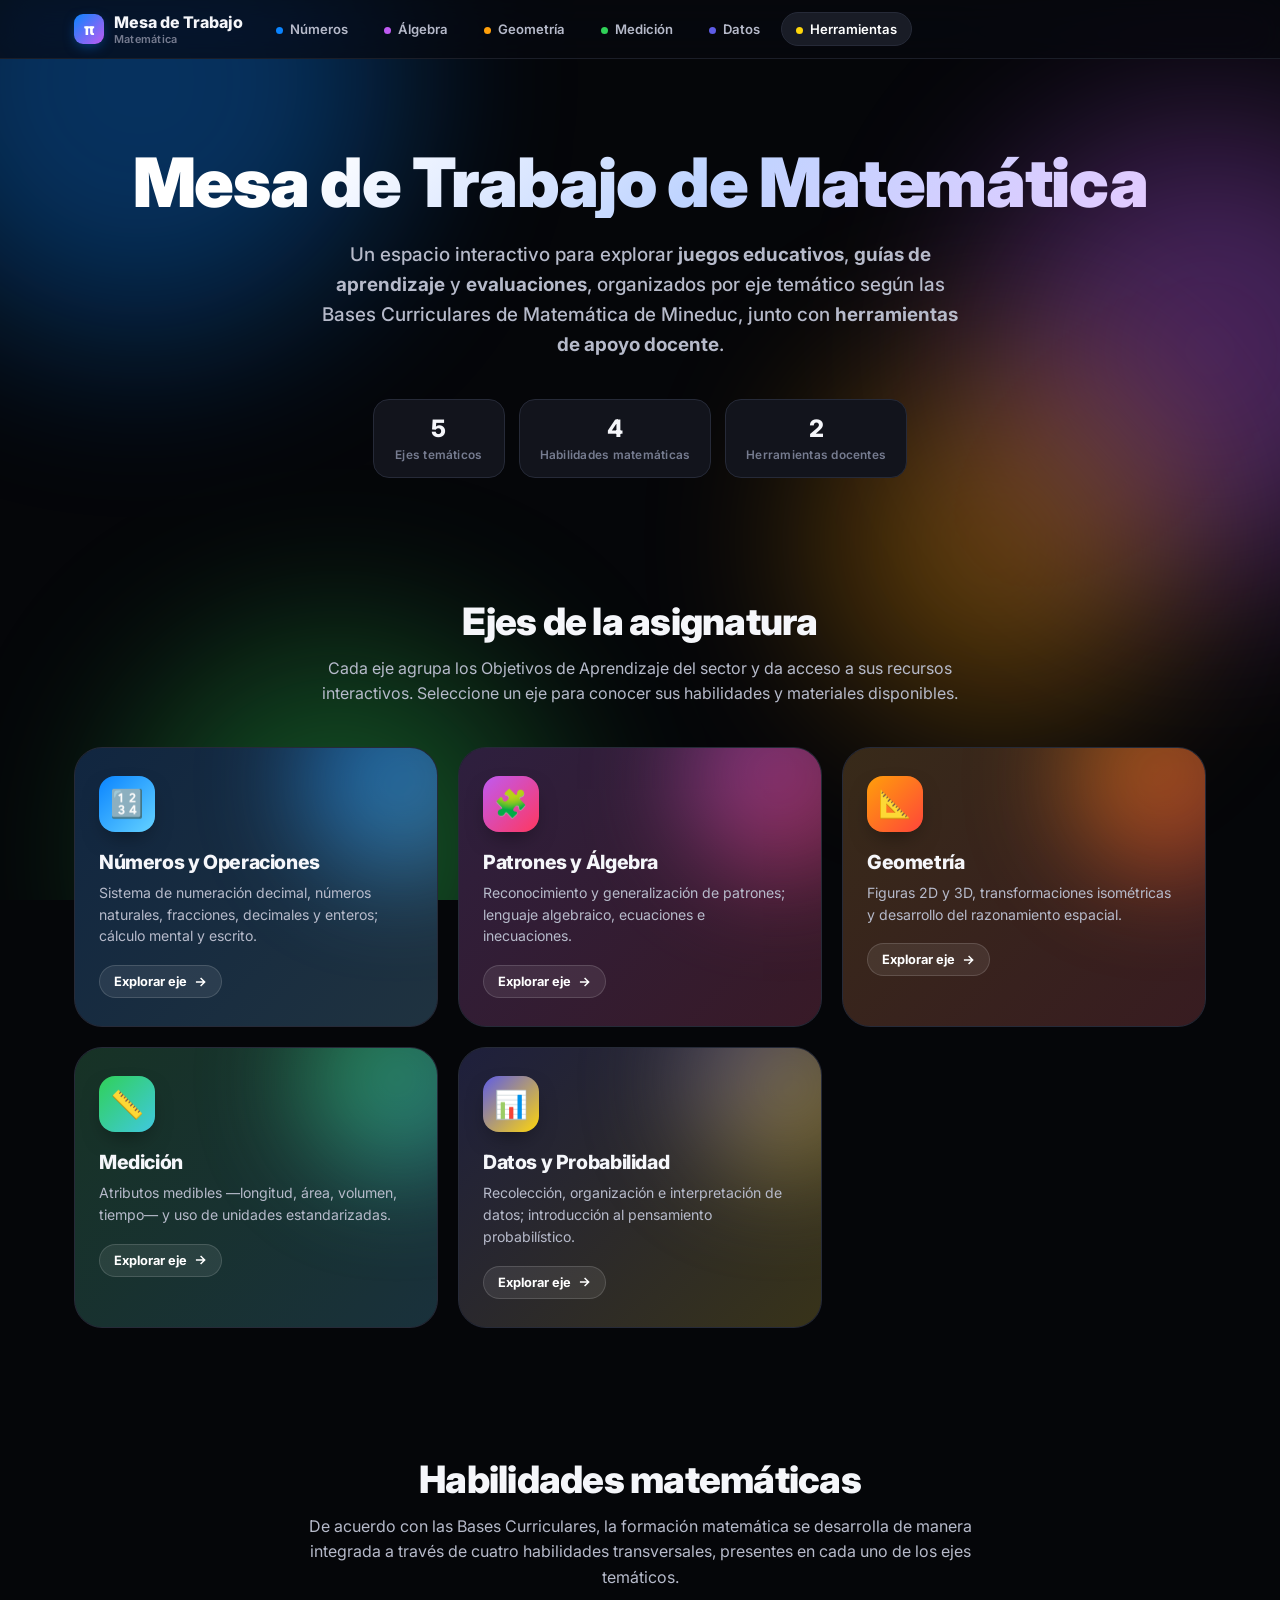
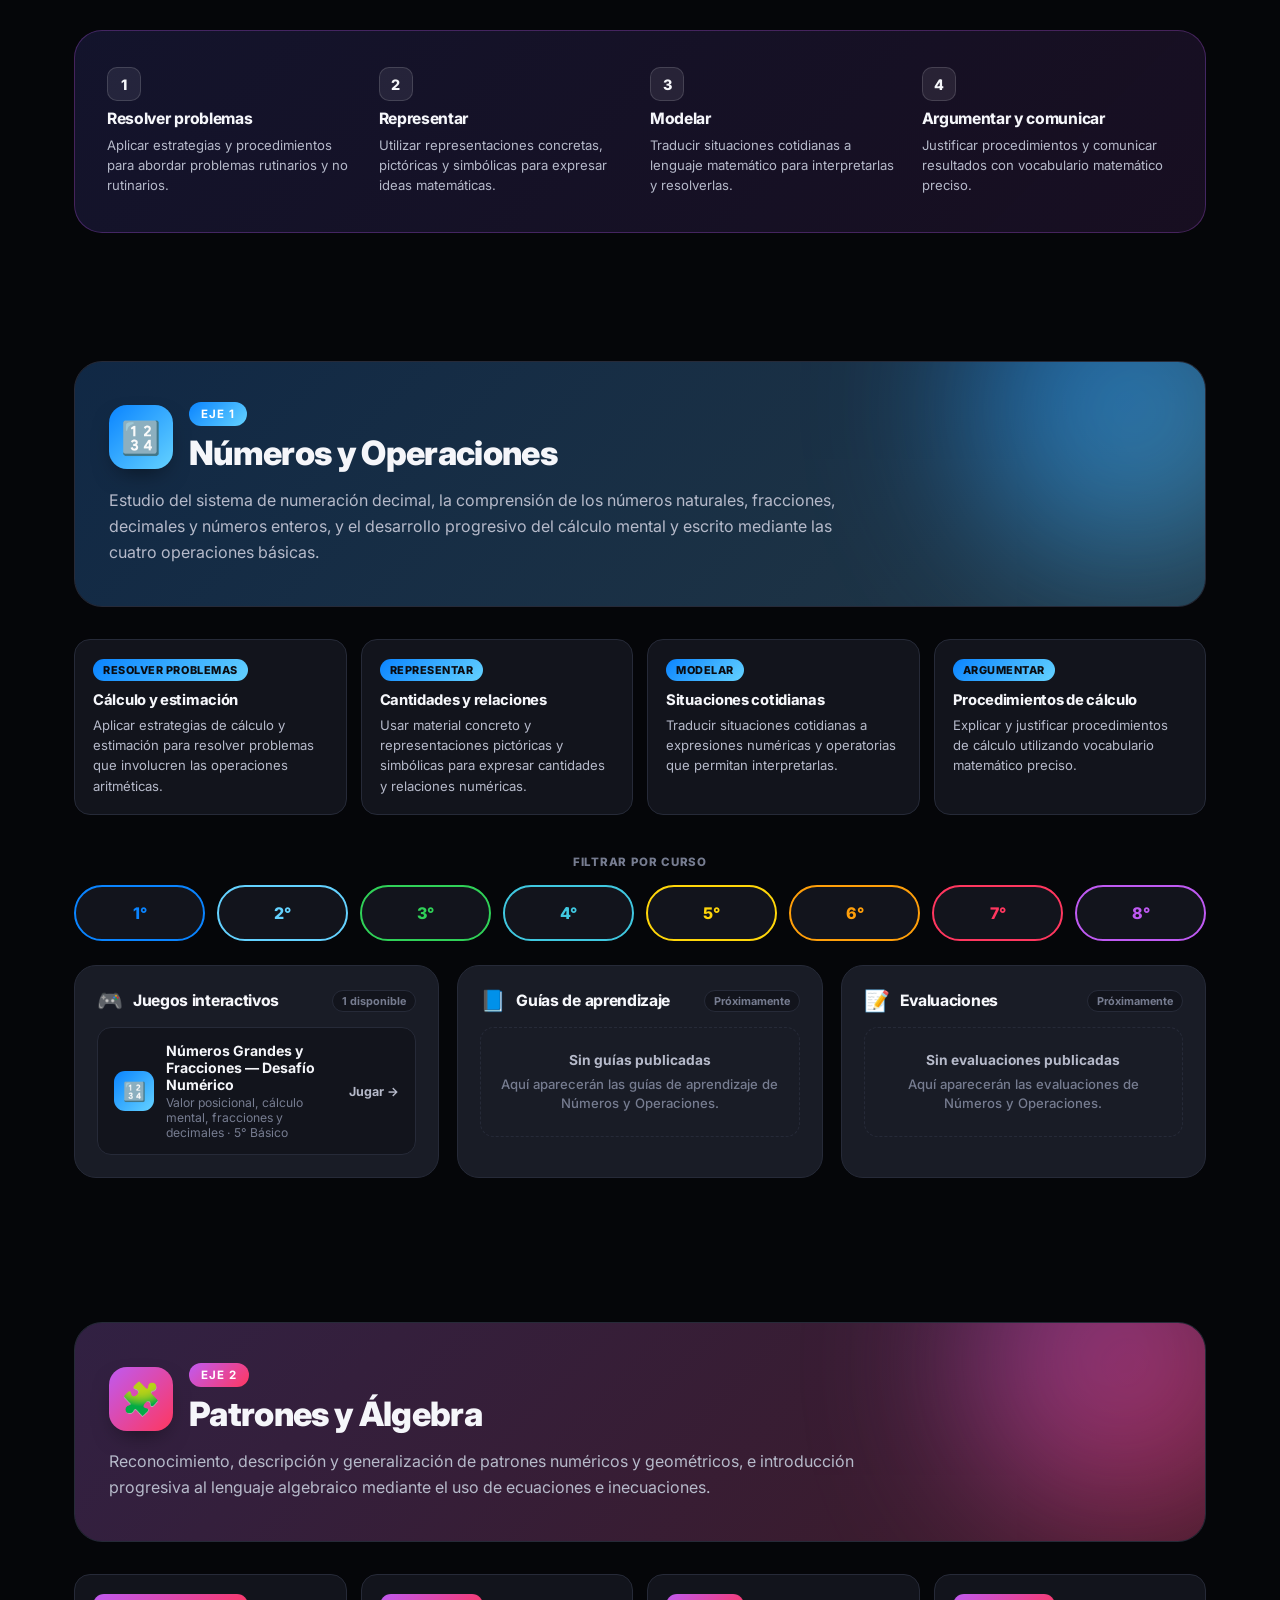
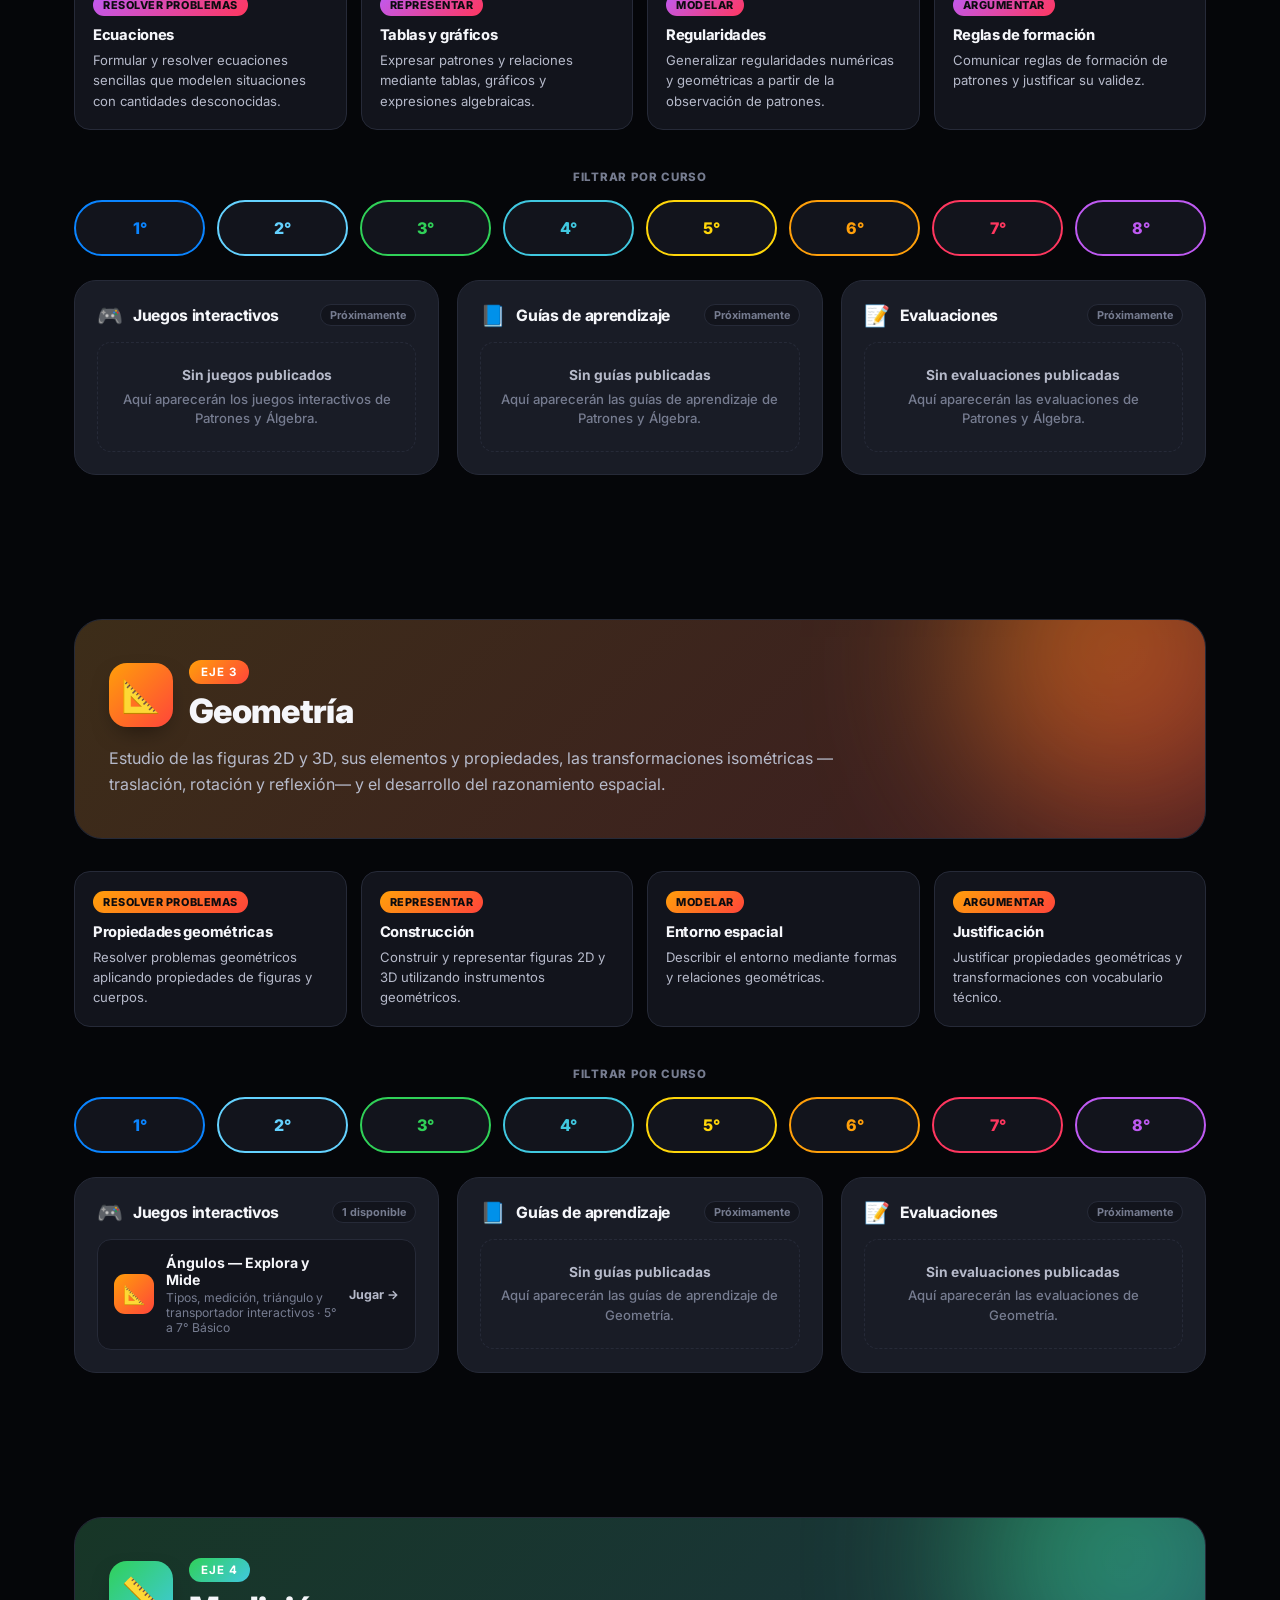
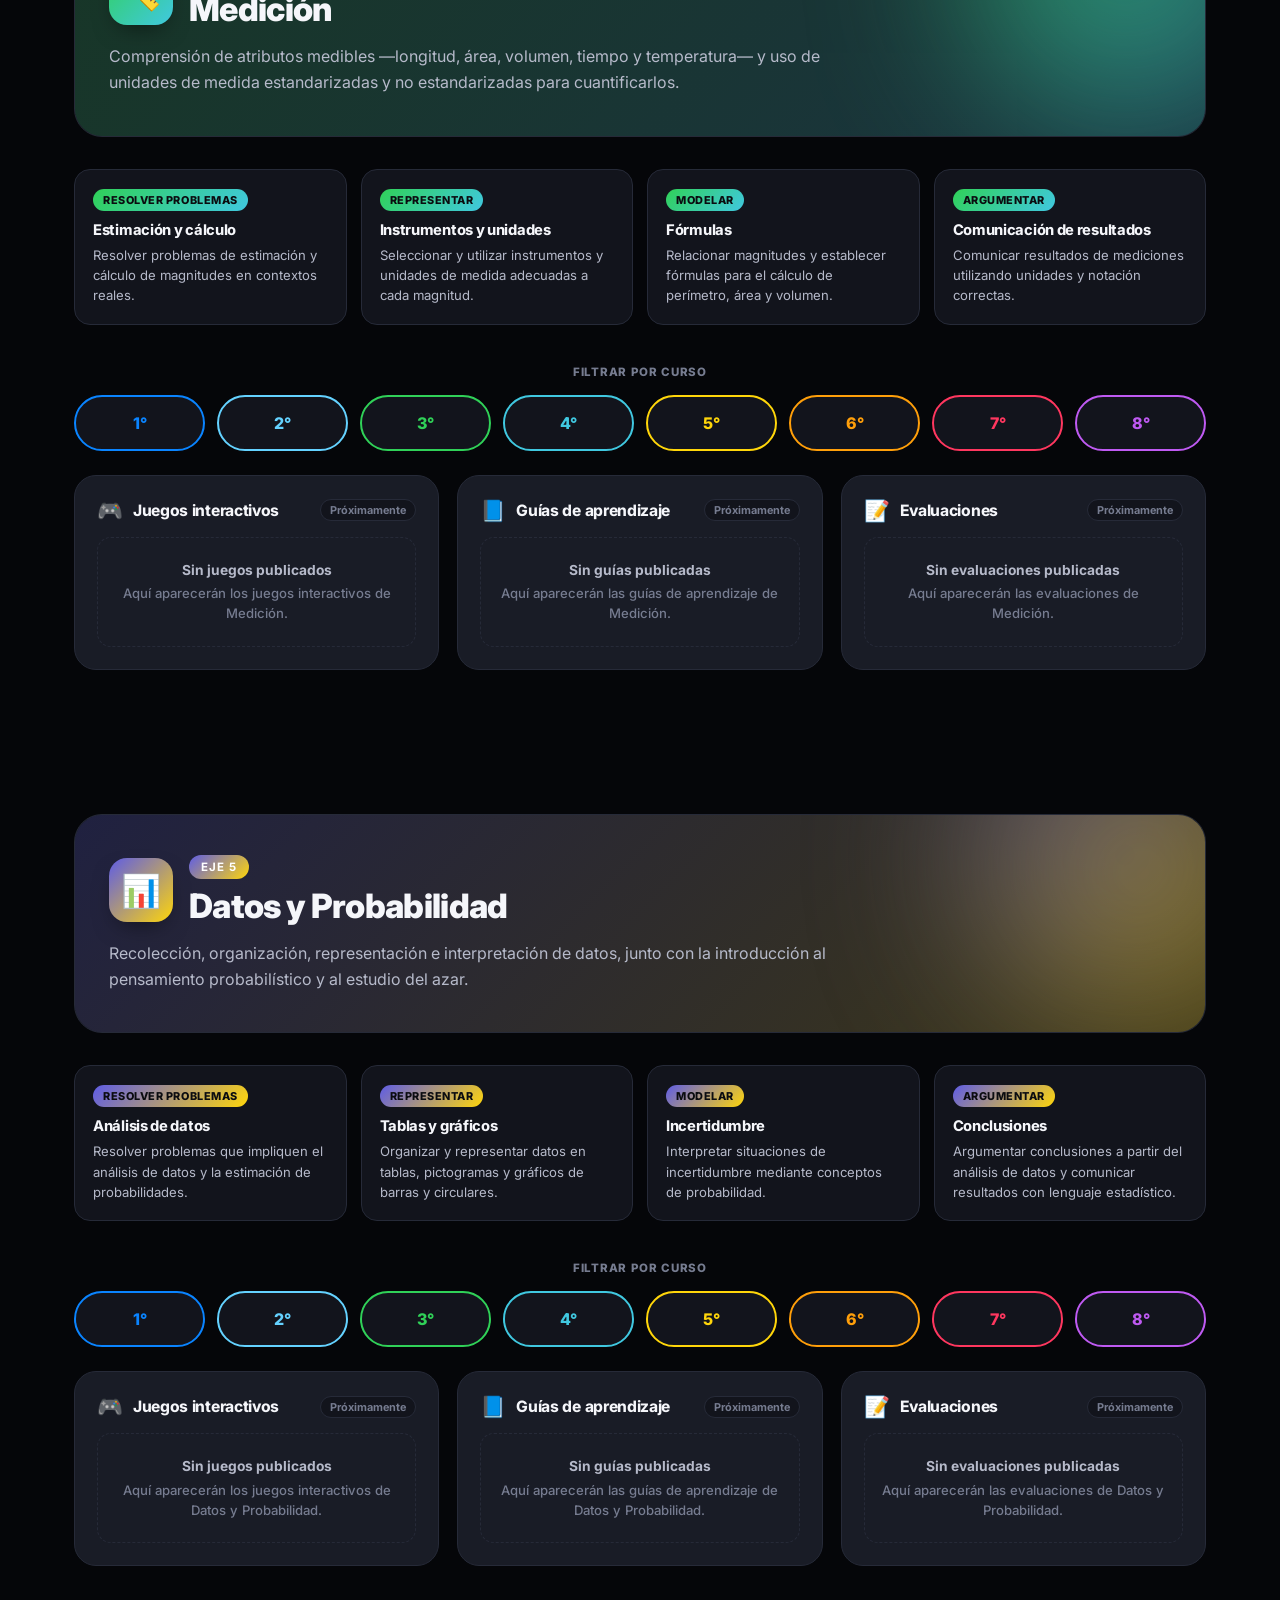
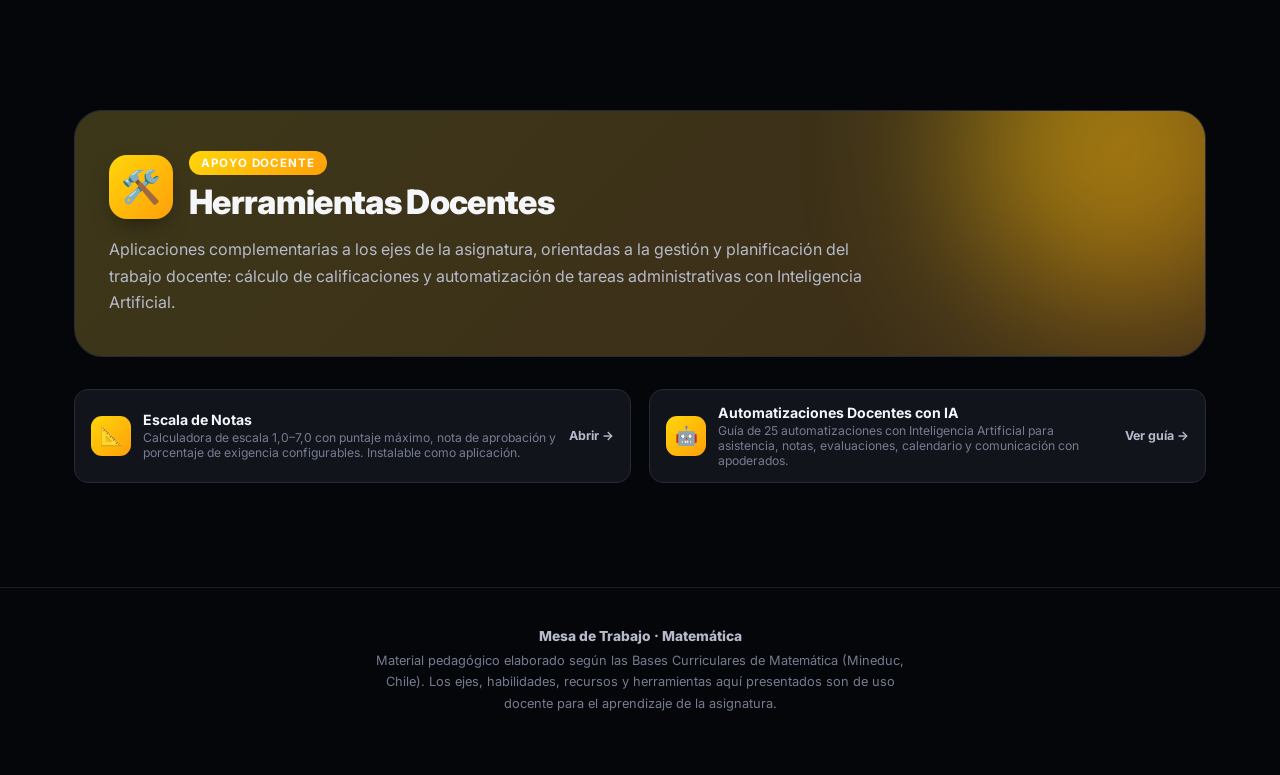
==== commit 7516f885: "Agregar juego de Números y Operaciones para 5° básico Incorpora "Números Grandes y Fracciones — Desa" ====
--- a/index.html
+++ b/index.html
@@ -451,8 +451,15 @@
 
       <div class="cat-row">
         <div class="cat-card">
-          <div class="cat-head"><span class="ic">🎮</span><h4>Juegos interactivos</h4><span class="count">Próximamente</span></div>
-          <div class="placeholder-card"><b>Sin juegos publicados</b>Aquí aparecerán los juegos interactivos de Números y Operaciones.</div>
+          <div class="cat-head"><span class="ic">🎮</span><h4>Juegos interactivos</h4><span class="count">1 disponible</span></div>
+          <div class="recursos-list">
+            <a class="recurso-card" href="juegos/numeros/numeros-y-operaciones.html" data-cursos="5" style="--grad:linear-gradient(135deg, var(--blue), var(--cyan));">
+              <span class="r-ic">🔢</span>
+              <span class="r-info"><b>Números Grandes y Fracciones — Desafío Numérico</b><span>Valor posicional, cálculo mental, fracciones y decimales · 5° Básico</span></span>
+              <span class="r-go">Jugar →</span>
+            </a>
+          </div>
+          <div class="placeholder-card sin-resultado" hidden><b>Sin recursos para este curso</b>El desafío numérico está disponible para 5° Básico. Prueba con otro nivel.</div>
         </div>
         <div class="cat-card">
           <div class="cat-head"><span class="ic">📘</span><h4>Guías de aprendizaje</h4><span class="count">Próximamente</span></div>
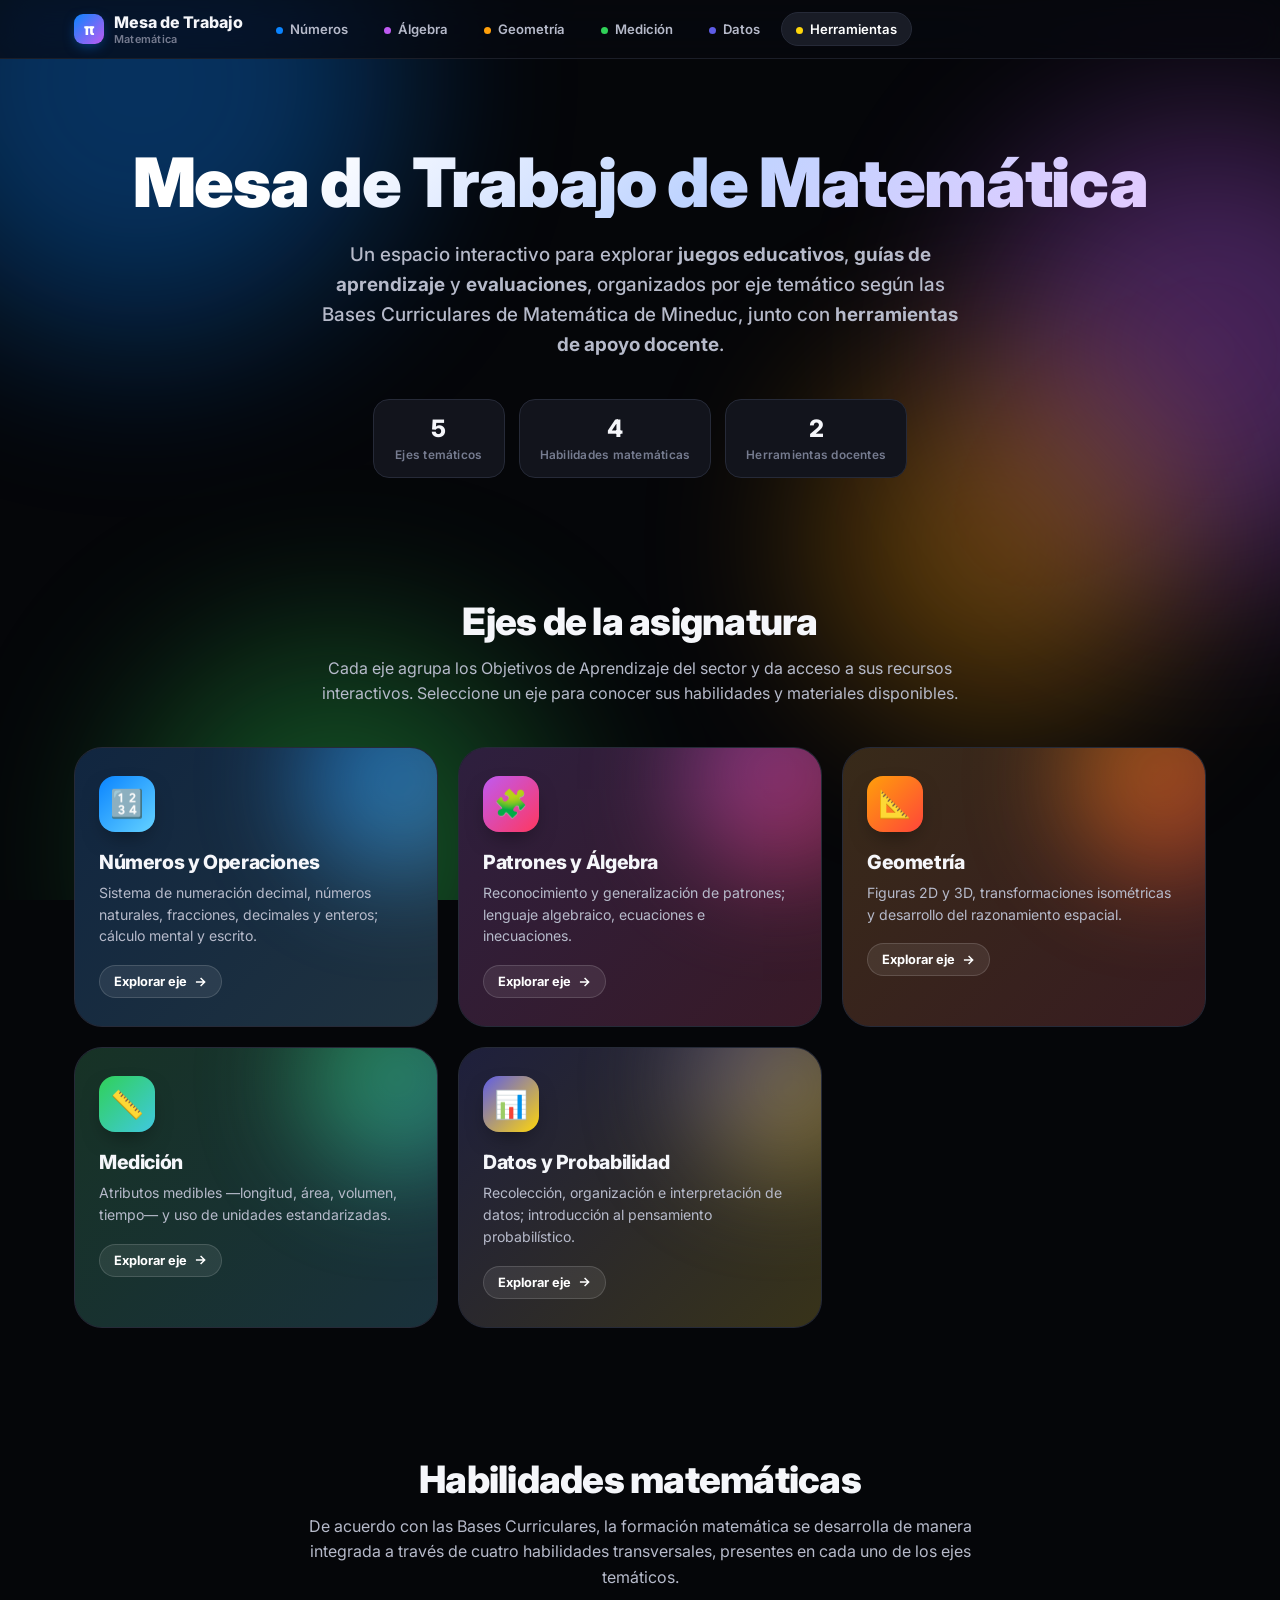
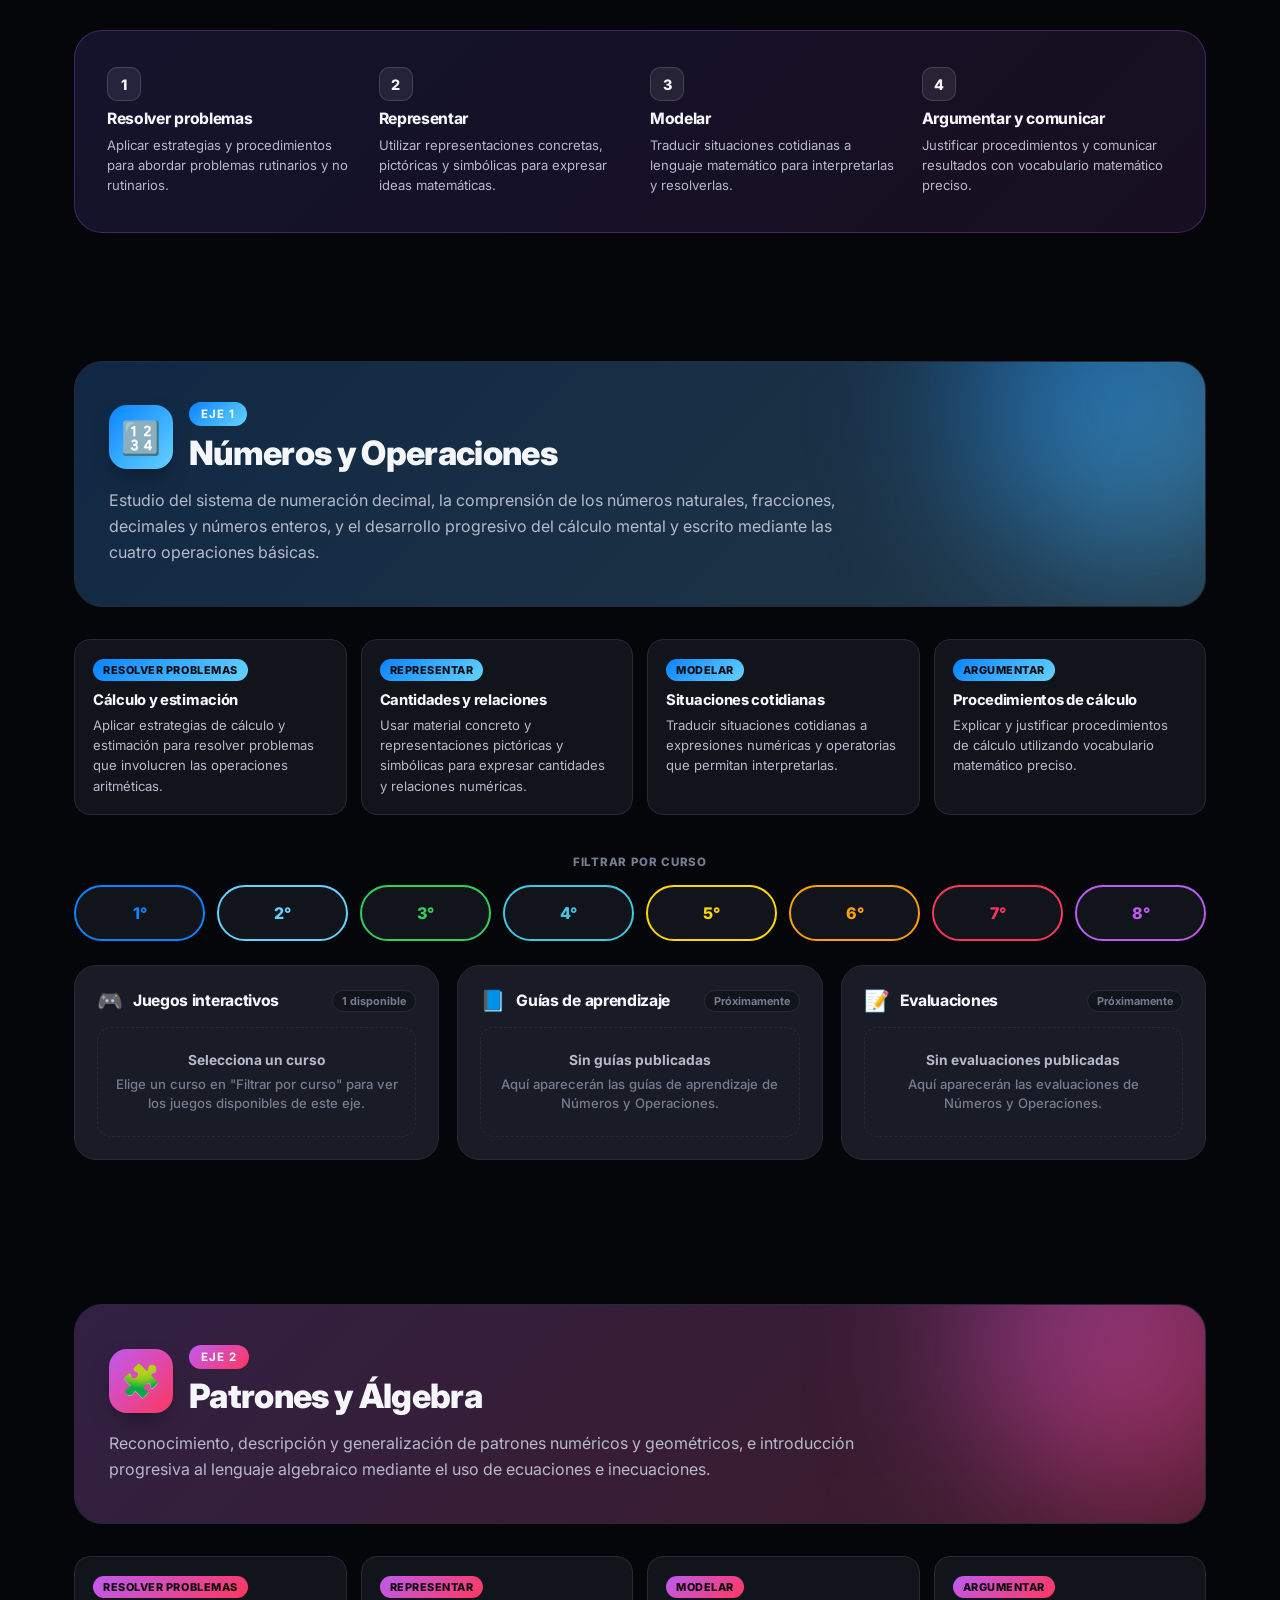
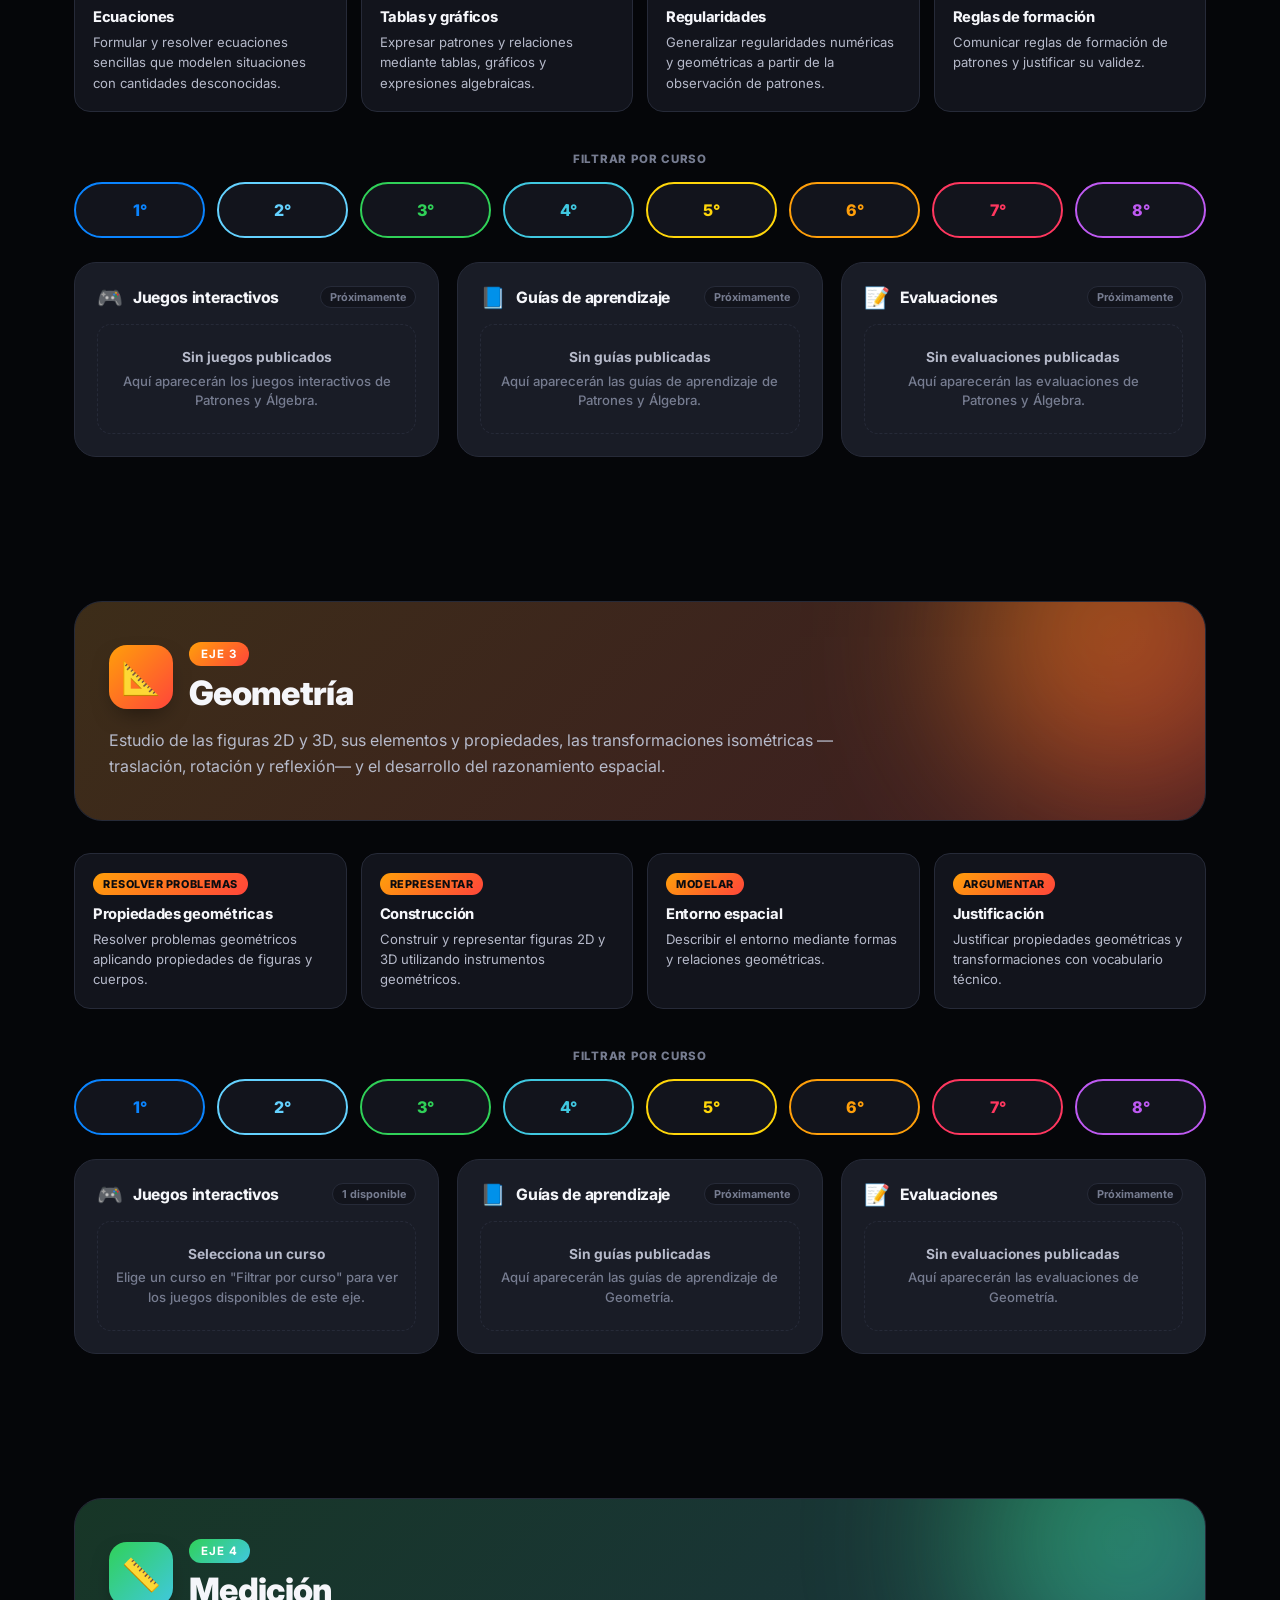
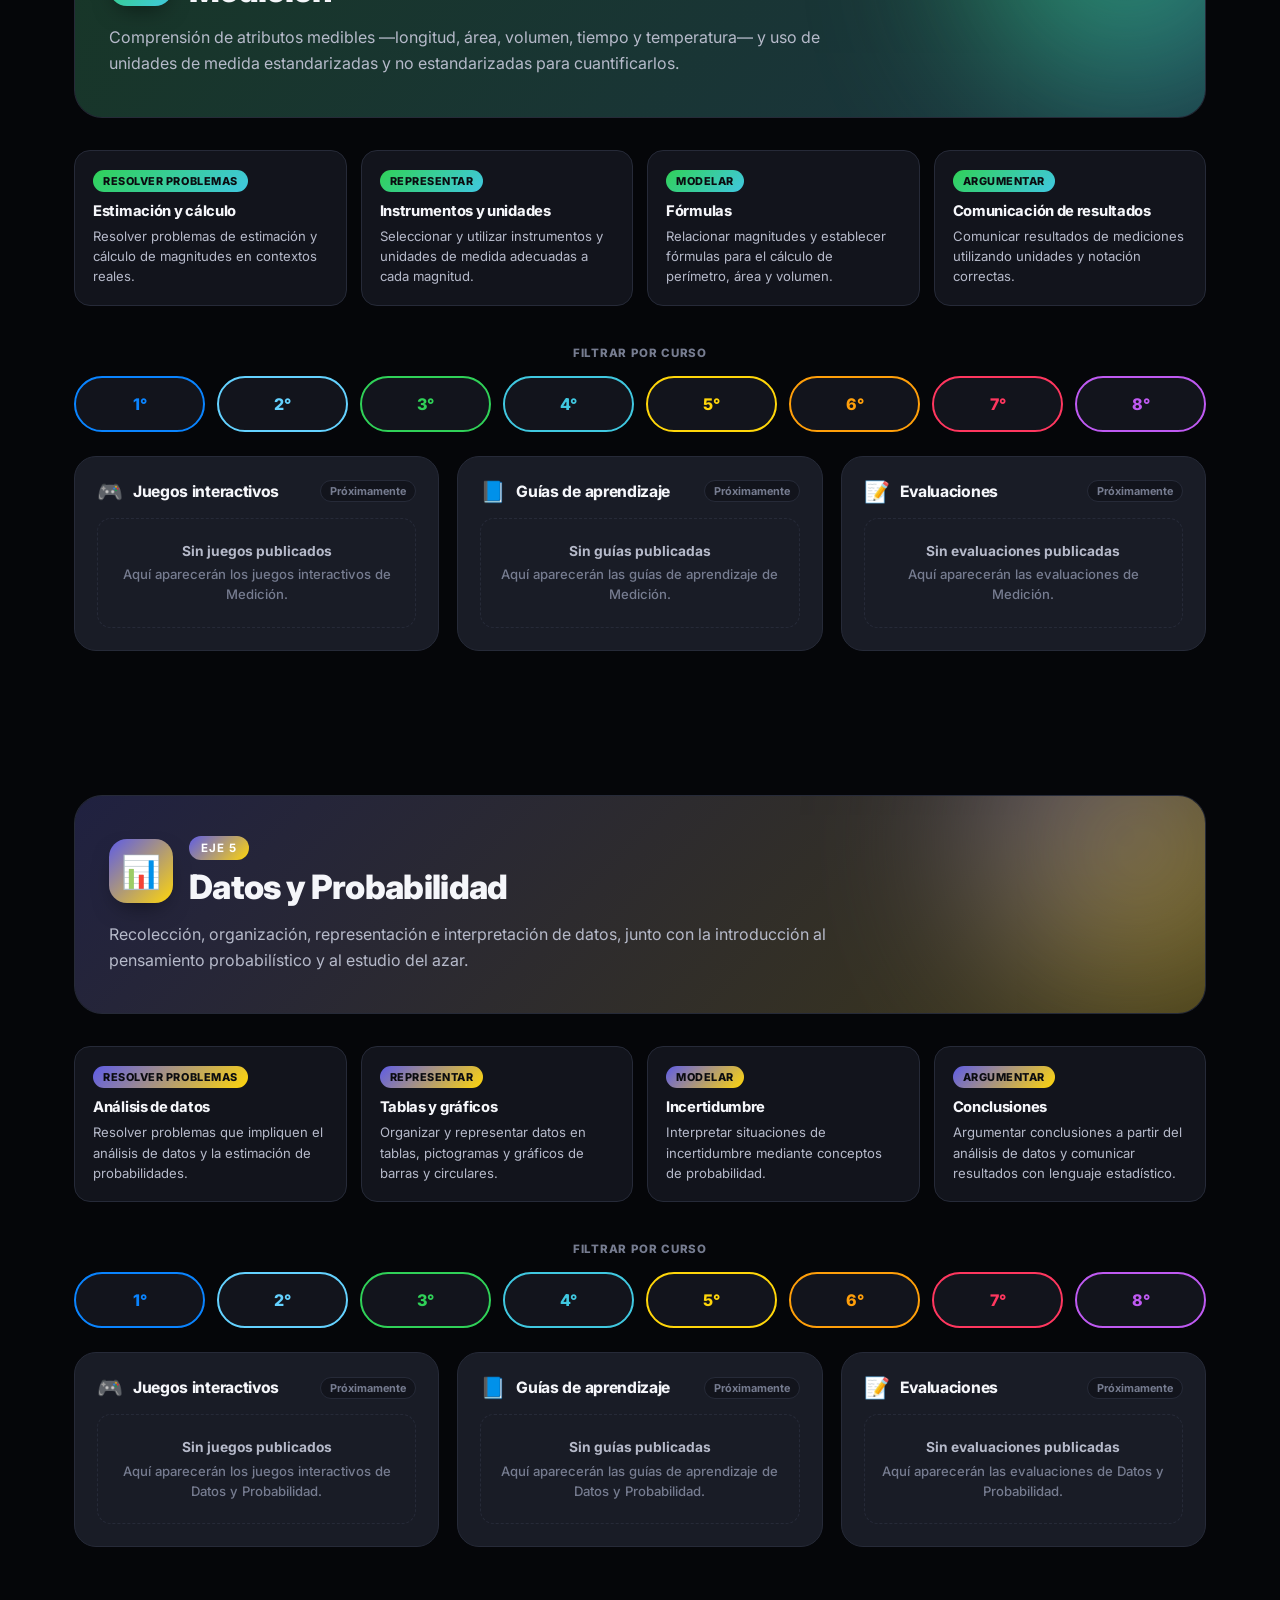
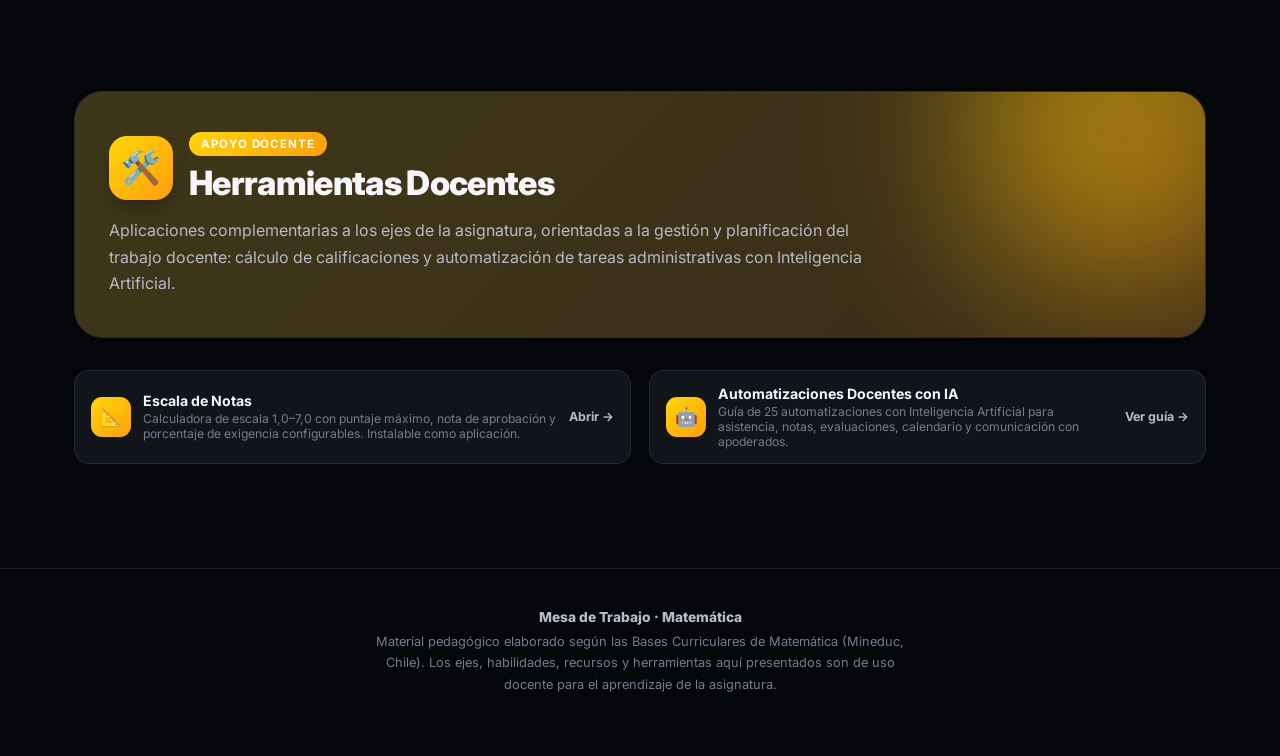
==== commit 23ce95f7: "Ocultar juegos hasta seleccionar el curso correspondiente Antes, los juegos de Números y Geometría e" ====
--- a/index.html
+++ b/index.html
@@ -452,8 +452,9 @@
       <div class="cat-row">
         <div class="cat-card">
           <div class="cat-head"><span class="ic">🎮</span><h4>Juegos interactivos</h4><span class="count">1 disponible</span></div>
+          <div class="placeholder-card sin-seleccion"><b>Selecciona un curso</b>Elige un curso en "Filtrar por curso" para ver los juegos disponibles de este eje.</div>
           <div class="recursos-list">
-            <a class="recurso-card" href="juegos/numeros/numeros-y-operaciones.html" data-cursos="5" style="--grad:linear-gradient(135deg, var(--blue), var(--cyan));">
+            <a class="recurso-card oculto" href="juegos/numeros/numeros-y-operaciones.html" data-cursos="5" style="--grad:linear-gradient(135deg, var(--blue), var(--cyan));">
               <span class="r-ic">🔢</span>
               <span class="r-info"><b>Números Grandes y Fracciones — Desafío Numérico</b><span>Valor posicional, cálculo mental, fracciones y decimales · 5° Básico</span></span>
               <span class="r-go">Jugar →</span>
@@ -559,8 +560,9 @@
       <div class="cat-row">
         <div class="cat-card">
           <div class="cat-head"><span class="ic">🎮</span><h4>Juegos interactivos</h4><span class="count">1 disponible</span></div>
+          <div class="placeholder-card sin-seleccion"><b>Selecciona un curso</b>Elige un curso en "Filtrar por curso" para ver los juegos disponibles de este eje.</div>
           <div class="recursos-list">
-            <a class="recurso-card" href="juegos/geometria/angulos.html" data-cursos="5,6,7" style="--grad:linear-gradient(135deg, var(--orange), var(--red));">
+            <a class="recurso-card oculto" href="juegos/geometria/angulos.html" data-cursos="5,6,7" style="--grad:linear-gradient(135deg, var(--orange), var(--red));">
               <span class="r-ic">📐</span>
               <span class="r-info"><b>Ángulos — Explora y Mide</b><span>Tipos, medición, triángulo y transportador interactivos · 5° a 7° Básico</span></span>
               <span class="r-go">Jugar →</span>
@@ -766,11 +768,20 @@
     if (!botones.length) return;
     var recursos = Array.prototype.slice.call(section.querySelectorAll('.recurso-card[data-cursos]'));
 
-    function actualizarSinResultado(){
-      section.querySelectorAll('.recursos-list').forEach(function(lista){
+    function actualizarEstadoRecursos(gradoSeleccionado){
+      section.querySelectorAll('.cat-card').forEach(function(card){
+        var lista = card.querySelector('.recursos-list');
+        if (!lista) return;
+        var sinSeleccion = card.querySelector('.sin-seleccion');
+        var sinResultado = card.querySelector('.sin-resultado');
         var visibles = lista.querySelectorAll('.recurso-card:not(.oculto)').length;
-        var vacio = lista.parentElement.querySelector('.sin-resultado');
-        if (vacio) vacio.hidden = visibles > 0;
+        if (!gradoSeleccionado){
+          if (sinSeleccion) sinSeleccion.hidden = false;
+          if (sinResultado) sinResultado.hidden = true;
+        } else {
+          if (sinSeleccion) sinSeleccion.hidden = true;
+          if (sinResultado) sinResultado.hidden = visibles > 0;
+        }
       });
     }
 
@@ -780,8 +791,8 @@
         botones.forEach(function(b){ b.classList.remove('activo'); b.setAttribute('aria-pressed', 'false'); });
 
         if (yaActivo){
-          recursos.forEach(function(r){ r.classList.remove('oculto'); });
-          actualizarSinResultado();
+          recursos.forEach(function(r){ r.classList.add('oculto'); });
+          actualizarEstadoRecursos(null);
           return;
         }
 
@@ -792,9 +803,11 @@
           var cursos = (r.dataset.cursos || '').split(',').map(function(s){ return s.trim(); });
           r.classList.toggle('oculto', cursos.indexOf(grado) === -1);
         });
-        actualizarSinResultado();
+        actualizarEstadoRecursos(grado);
       });
     });
+
+    actualizarEstadoRecursos(null);
   });
 
   /* Back to top */
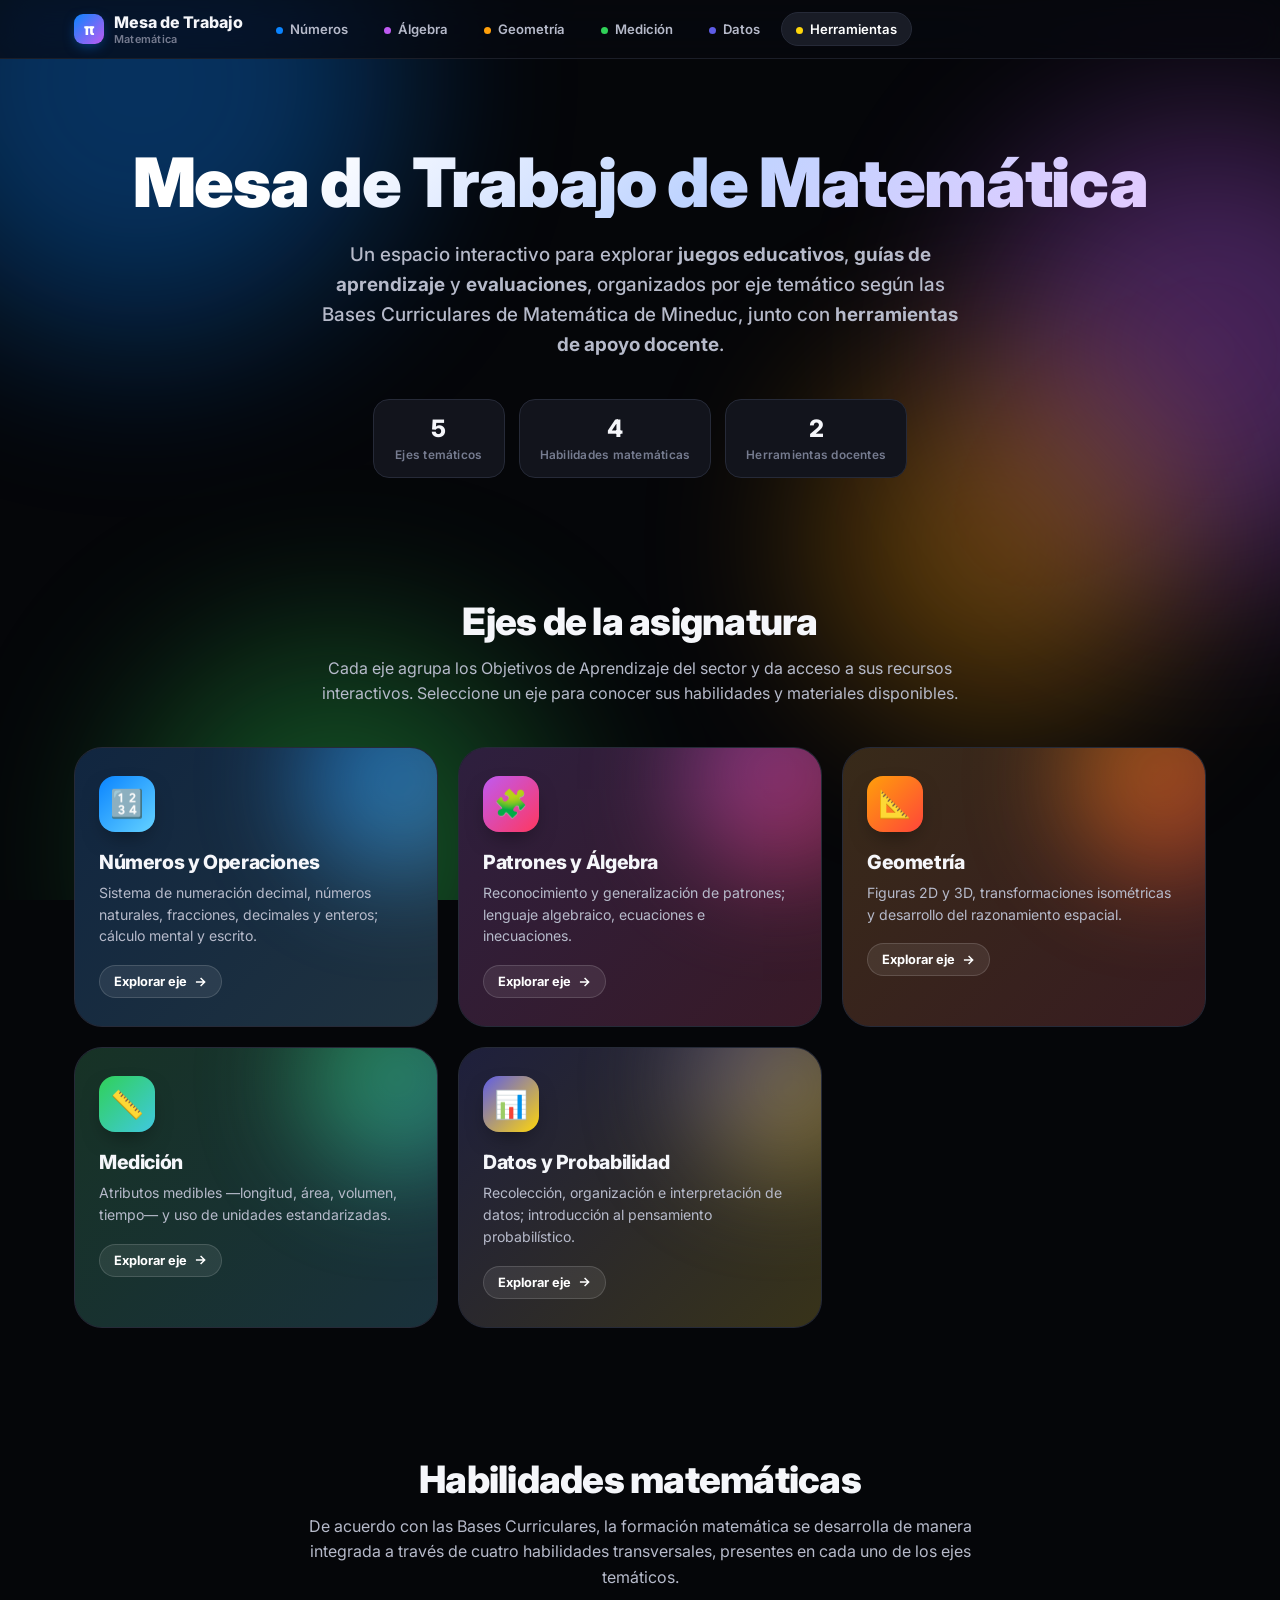
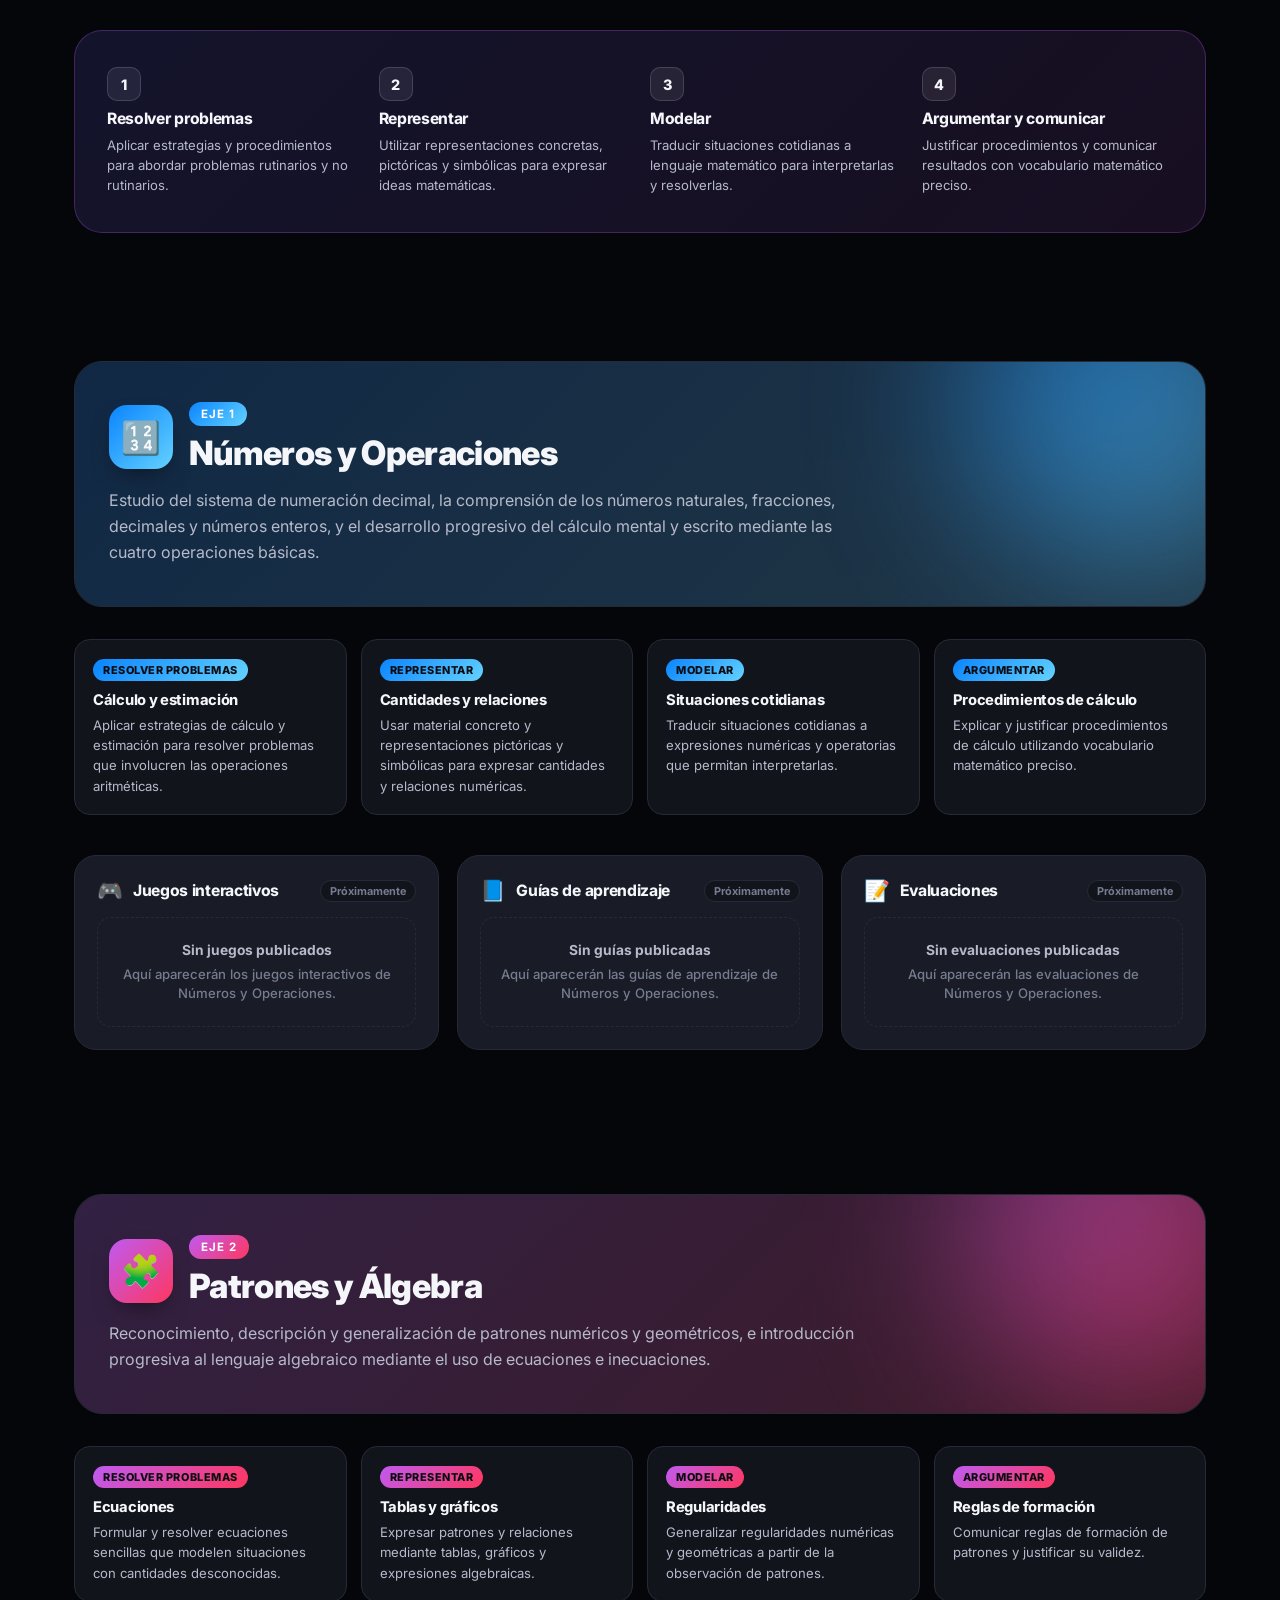
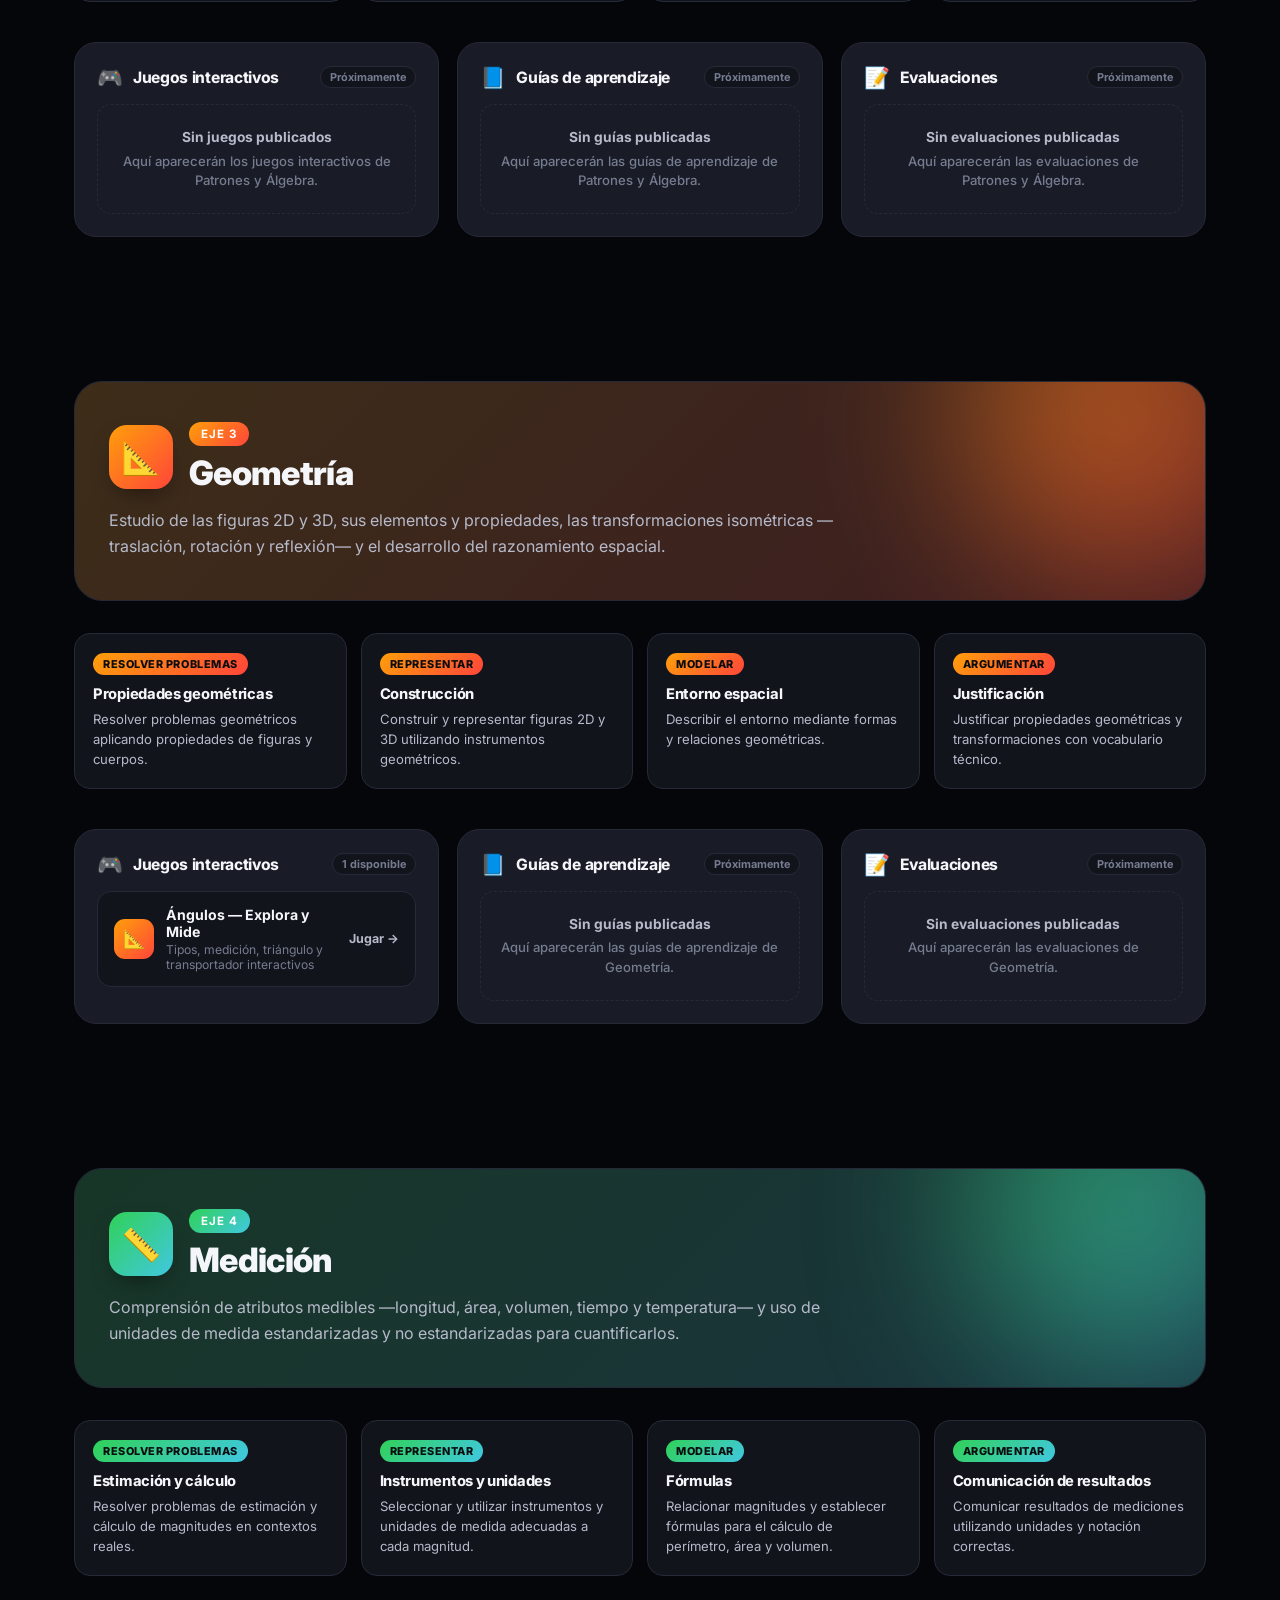
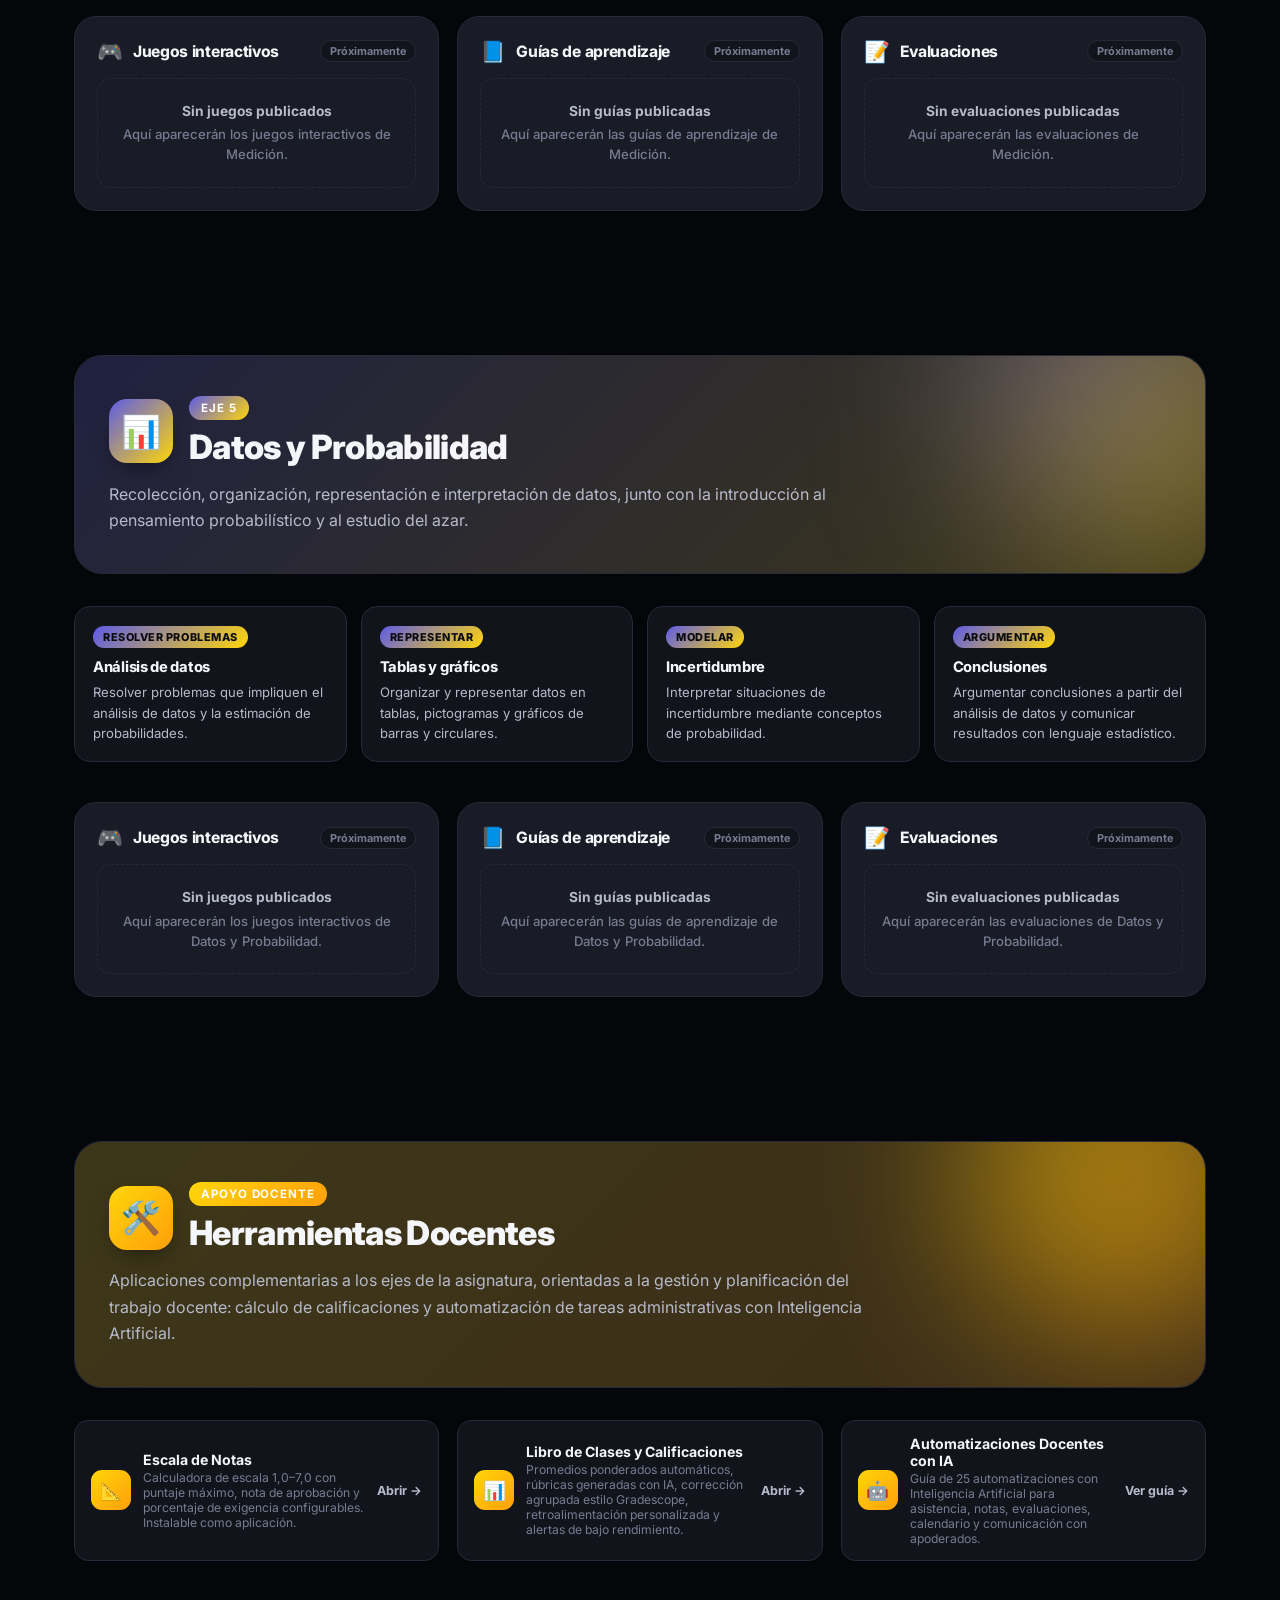
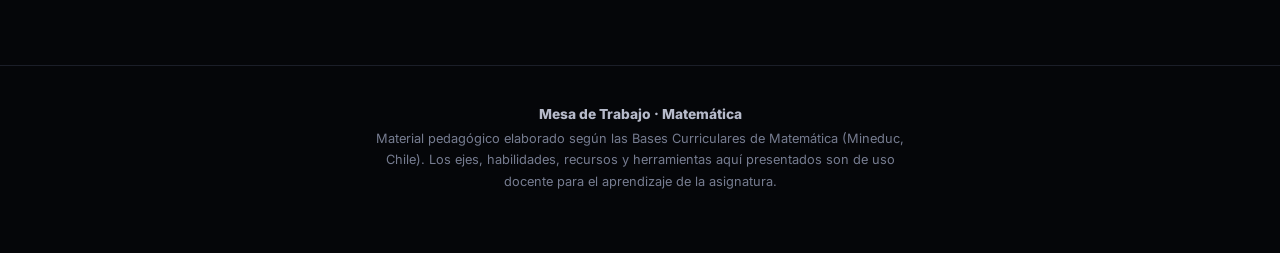
==== commit 120aaeba: "Agregar herramienta Libro de Clases y Calificaciones a la mesa de trabajo Nueva app instalable (PWA)" ====
--- a/index.html
+++ b/index.html
@@ -230,30 +230,6 @@
   .hab-card h4{font-size:.92rem; font-weight:750; margin-bottom:6px;}
   .hab-card p{font-size:.82rem; color:var(--ink-soft); line-height:1.55;}
 
-  /* ---------- filtro de curso por eje ---------- */
-  .grados-row{display:flex; flex-wrap:wrap; align-items:center; justify-content:center; gap:12px; margin-bottom:24px; text-align:center;}
-  .grados-label{
-    font-size:.72rem; font-weight:800; letter-spacing:.06em; text-transform:uppercase;
-    color:var(--ink-faint); width:100%; margin-bottom:4px; text-align:center;
-  }
-  .grado-btn{
-    font-family:inherit; padding:16px 20px; min-width:110px; flex:1 1 110px; max-width:150px;
-    border-radius:999px; border:2px solid var(--gc, var(--border));
-    background:var(--surface); color:var(--gc, var(--ink-soft)); font-size:1rem; font-weight:800; cursor:pointer;
-    text-align:center; transition:.18s var(--ease);
-  }
-  .grado-btn:hover{background:var(--gc, var(--surface-2)); color:#0B0C10;}
-  .grado-btn.activo{background:var(--gc, var(--grad)); border-color:var(--gc, transparent); color:#0B0C10; box-shadow:var(--shadow-sm);}
-  .grado-btn:focus-visible{outline-offset:2px;}
-  .grado-btn:nth-of-type(1){ --gc:var(--blue); }
-  .grado-btn:nth-of-type(2){ --gc:var(--cyan); }
-  .grado-btn:nth-of-type(3){ --gc:var(--green); }
-  .grado-btn:nth-of-type(4){ --gc:var(--teal); }
-  .grado-btn:nth-of-type(5){ --gc:var(--yellow); }
-  .grado-btn:nth-of-type(6){ --gc:var(--orange); }
-  .grado-btn:nth-of-type(7){ --gc:var(--pink); }
-  .grado-btn:nth-of-type(8){ --gc:var(--purple); }
-
   .cat-row{display:grid; grid-template-columns:repeat(3,1fr); gap:18px; margin-bottom:16px;}
   @media (max-width:860px){ .cat-row{grid-template-columns:1fr;} }
   .cat-card{
@@ -285,9 +261,6 @@
   .recurso-card .r-info b{display:block; font-size:.88rem; font-weight:700; color:var(--ink);}
   .recurso-card .r-info span{display:block; font-size:.76rem; color:var(--ink-faint); margin-top:2px;}
   .recurso-card .r-go{flex:0 0 auto; font-size:.78rem; font-weight:700; color:var(--ink-soft);}
-  .recursos-list{display:flex; flex-direction:column; gap:10px;}
-  .recurso-card.oculto{display:none;}
-  .placeholder-card.sin-resultado{margin-top:10px;}
 
   /* ---------- herramientas docentes grid ---------- */
   .herramientas-grid{display:grid; grid-template-columns:repeat(auto-fit, minmax(260px,1fr)); gap:18px;}
@@ -437,30 +410,10 @@
         <div class="hab-card" style="--grad:linear-gradient(135deg, var(--blue), var(--cyan));"><span class="tag">Argumentar</span><h4>Procedimientos de cálculo</h4><p>Explicar y justificar procedimientos de cálculo utilizando vocabulario matemático preciso.</p></div>
       </div>
 
-      <div class="grados-row" style="--grad:linear-gradient(135deg, var(--blue), var(--cyan));">
-        <span class="grados-label">Filtrar por curso</span>
-        <button type="button" class="grado-btn" data-grado="1" aria-pressed="false" title="1° Básico">1°</button>
-        <button type="button" class="grado-btn" data-grado="2" aria-pressed="false" title="2° Básico">2°</button>
-        <button type="button" class="grado-btn" data-grado="3" aria-pressed="false" title="3° Básico">3°</button>
-        <button type="button" class="grado-btn" data-grado="4" aria-pressed="false" title="4° Básico">4°</button>
-        <button type="button" class="grado-btn" data-grado="5" aria-pressed="false" title="5° Básico">5°</button>
-        <button type="button" class="grado-btn" data-grado="6" aria-pressed="false" title="6° Básico">6°</button>
-        <button type="button" class="grado-btn" data-grado="7" aria-pressed="false" title="7° Básico">7°</button>
-        <button type="button" class="grado-btn" data-grado="8" aria-pressed="false" title="8° Básico">8°</button>
-      </div>
-
       <div class="cat-row">
         <div class="cat-card">
-          <div class="cat-head"><span class="ic">🎮</span><h4>Juegos interactivos</h4><span class="count">1 disponible</span></div>
-          <div class="placeholder-card sin-seleccion"><b>Selecciona un curso</b>Elige un curso en "Filtrar por curso" para ver los juegos disponibles de este eje.</div>
-          <div class="recursos-list">
-            <a class="recurso-card oculto" href="juegos/numeros/numeros-y-operaciones.html" data-cursos="5" style="--grad:linear-gradient(135deg, var(--blue), var(--cyan));">
-              <span class="r-ic">🔢</span>
-              <span class="r-info"><b>Números Grandes y Fracciones — Desafío Numérico</b><span>Valor posicional, cálculo mental, fracciones y decimales · 5° Básico</span></span>
-              <span class="r-go">Jugar →</span>
-            </a>
-          </div>
-          <div class="placeholder-card sin-resultado" hidden><b>Sin recursos para este curso</b>El desafío numérico está disponible para 5° Básico. Prueba con otro nivel.</div>
+          <div class="cat-head"><span class="ic">🎮</span><h4>Juegos interactivos</h4><span class="count">Próximamente</span></div>
+          <div class="placeholder-card"><b>Sin juegos publicados</b>Aquí aparecerán los juegos interactivos de Números y Operaciones.</div>
         </div>
         <div class="cat-card">
           <div class="cat-head"><span class="ic">📘</span><h4>Guías de aprendizaje</h4><span class="count">Próximamente</span></div>
@@ -495,18 +448,6 @@
         <div class="hab-card" style="--grad:linear-gradient(135deg, var(--purple), var(--pink));"><span class="tag">Argumentar</span><h4>Reglas de formación</h4><p>Comunicar reglas de formación de patrones y justificar su validez.</p></div>
       </div>
 
-      <div class="grados-row" style="--grad:linear-gradient(135deg, var(--purple), var(--pink));">
-        <span class="grados-label">Filtrar por curso</span>
-        <button type="button" class="grado-btn" data-grado="1" aria-pressed="false" title="1° Básico">1°</button>
-        <button type="button" class="grado-btn" data-grado="2" aria-pressed="false" title="2° Básico">2°</button>
-        <button type="button" class="grado-btn" data-grado="3" aria-pressed="false" title="3° Básico">3°</button>
-        <button type="button" class="grado-btn" data-grado="4" aria-pressed="false" title="4° Básico">4°</button>
-        <button type="button" class="grado-btn" data-grado="5" aria-pressed="false" title="5° Básico">5°</button>
-        <button type="button" class="grado-btn" data-grado="6" aria-pressed="false" title="6° Básico">6°</button>
-        <button type="button" class="grado-btn" data-grado="7" aria-pressed="false" title="7° Básico">7°</button>
-        <button type="button" class="grado-btn" data-grado="8" aria-pressed="false" title="8° Básico">8°</button>
-      </div>
-
       <div class="cat-row">
         <div class="cat-card">
           <div class="cat-head"><span class="ic">🎮</span><h4>Juegos interactivos</h4><span class="count">Próximamente</span></div>
@@ -545,30 +486,14 @@
         <div class="hab-card" style="--grad:linear-gradient(135deg, var(--orange), var(--red));"><span class="tag">Argumentar</span><h4>Justificación</h4><p>Justificar propiedades geométricas y transformaciones con vocabulario técnico.</p></div>
       </div>
 
-      <div class="grados-row" style="--grad:linear-gradient(135deg, var(--orange), var(--red));">
-        <span class="grados-label">Filtrar por curso</span>
-        <button type="button" class="grado-btn" data-grado="1" aria-pressed="false" title="1° Básico">1°</button>
-        <button type="button" class="grado-btn" data-grado="2" aria-pressed="false" title="2° Básico">2°</button>
-        <button type="button" class="grado-btn" data-grado="3" aria-pressed="false" title="3° Básico">3°</button>
-        <button type="button" class="grado-btn" data-grado="4" aria-pressed="false" title="4° Básico">4°</button>
-        <button type="button" class="grado-btn" data-grado="5" aria-pressed="false" title="5° Básico">5°</button>
-        <button type="button" class="grado-btn" data-grado="6" aria-pressed="false" title="6° Básico">6°</button>
-        <button type="button" class="grado-btn" data-grado="7" aria-pressed="false" title="7° Básico">7°</button>
-        <button type="button" class="grado-btn" data-grado="8" aria-pressed="false" title="8° Básico">8°</button>
-      </div>
-
       <div class="cat-row">
         <div class="cat-card">
           <div class="cat-head"><span class="ic">🎮</span><h4>Juegos interactivos</h4><span class="count">1 disponible</span></div>
-          <div class="placeholder-card sin-seleccion"><b>Selecciona un curso</b>Elige un curso en "Filtrar por curso" para ver los juegos disponibles de este eje.</div>
-          <div class="recursos-list">
-            <a class="recurso-card oculto" href="juegos/geometria/angulos.html" data-cursos="5,6,7" style="--grad:linear-gradient(135deg, var(--orange), var(--red));">
-              <span class="r-ic">📐</span>
-              <span class="r-info"><b>Ángulos — Explora y Mide</b><span>Tipos, medición, triángulo y transportador interactivos · 5° a 7° Básico</span></span>
-              <span class="r-go">Jugar →</span>
-            </a>
-          </div>
-          <div class="placeholder-card sin-resultado" hidden><b>Sin recursos para este curso</b>El juego de Ángulos está disponible para 5° a 7° Básico. Prueba con otro nivel.</div>
+          <a class="recurso-card" href="juegos/geometria/angulos.html" style="--grad:linear-gradient(135deg, var(--orange), var(--red));">
+            <span class="r-ic">📐</span>
+            <span class="r-info"><b>Ángulos — Explora y Mide</b><span>Tipos, medición, triángulo y transportador interactivos</span></span>
+            <span class="r-go">Jugar →</span>
+          </a>
         </div>
         <div class="cat-card">
           <div class="cat-head"><span class="ic">📘</span><h4>Guías de aprendizaje</h4><span class="count">Próximamente</span></div>
@@ -603,18 +528,6 @@
         <div class="hab-card" style="--grad:linear-gradient(135deg, var(--green), var(--teal));"><span class="tag">Argumentar</span><h4>Comunicación de resultados</h4><p>Comunicar resultados de mediciones utilizando unidades y notación correctas.</p></div>
       </div>
 
-      <div class="grados-row" style="--grad:linear-gradient(135deg, var(--green), var(--teal));">
-        <span class="grados-label">Filtrar por curso</span>
-        <button type="button" class="grado-btn" data-grado="1" aria-pressed="false" title="1° Básico">1°</button>
-        <button type="button" class="grado-btn" data-grado="2" aria-pressed="false" title="2° Básico">2°</button>
-        <button type="button" class="grado-btn" data-grado="3" aria-pressed="false" title="3° Básico">3°</button>
-        <button type="button" class="grado-btn" data-grado="4" aria-pressed="false" title="4° Básico">4°</button>
-        <button type="button" class="grado-btn" data-grado="5" aria-pressed="false" title="5° Básico">5°</button>
-        <button type="button" class="grado-btn" data-grado="6" aria-pressed="false" title="6° Básico">6°</button>
-        <button type="button" class="grado-btn" data-grado="7" aria-pressed="false" title="7° Básico">7°</button>
-        <button type="button" class="grado-btn" data-grado="8" aria-pressed="false" title="8° Básico">8°</button>
-      </div>
-
       <div class="cat-row">
         <div class="cat-card">
           <div class="cat-head"><span class="ic">🎮</span><h4>Juegos interactivos</h4><span class="count">Próximamente</span></div>
@@ -653,18 +566,6 @@
         <div class="hab-card" style="--grad:linear-gradient(135deg, var(--indigo), var(--yellow));"><span class="tag">Argumentar</span><h4>Conclusiones</h4><p>Argumentar conclusiones a partir del análisis de datos y comunicar resultados con lenguaje estadístico.</p></div>
       </div>
 
-      <div class="grados-row" style="--grad:linear-gradient(135deg, var(--indigo), var(--yellow));">
-        <span class="grados-label">Filtrar por curso</span>
-        <button type="button" class="grado-btn" data-grado="1" aria-pressed="false" title="1° Básico">1°</button>
-        <button type="button" class="grado-btn" data-grado="2" aria-pressed="false" title="2° Básico">2°</button>
-        <button type="button" class="grado-btn" data-grado="3" aria-pressed="false" title="3° Básico">3°</button>
-        <button type="button" class="grado-btn" data-grado="4" aria-pressed="false" title="4° Básico">4°</button>
-        <button type="button" class="grado-btn" data-grado="5" aria-pressed="false" title="5° Básico">5°</button>
-        <button type="button" class="grado-btn" data-grado="6" aria-pressed="false" title="6° Básico">6°</button>
-        <button type="button" class="grado-btn" data-grado="7" aria-pressed="false" title="7° Básico">7°</button>
-        <button type="button" class="grado-btn" data-grado="8" aria-pressed="false" title="8° Básico">8°</button>
-      </div>
-
       <div class="cat-row">
         <div class="cat-card">
           <div class="cat-head"><span class="ic">🎮</span><h4>Juegos interactivos</h4><span class="count">Próximamente</span></div>
@@ -700,6 +601,11 @@
         <a class="recurso-card" href="escala-de-notas/index.html" style="--grad:linear-gradient(135deg, var(--yellow), var(--orange));">
           <span class="r-ic">📐</span>
           <span class="r-info"><b>Escala de Notas</b><span>Calculadora de escala 1,0–7,0 con puntaje máximo, nota de aprobación y porcentaje de exigencia configurables. Instalable como aplicación.</span></span>
+          <span class="r-go">Abrir →</span>
+        </a>
+        <a class="recurso-card" href="notas-y-calificaciones/index.html" style="--grad:linear-gradient(135deg, var(--yellow), var(--orange));">
+          <span class="r-ic">📊</span>
+          <span class="r-info"><b>Libro de Clases y Calificaciones</b><span>Promedios ponderados automáticos, rúbricas generadas con IA, corrección agrupada estilo Gradescope, retroalimentación personalizada y alertas de bajo rendimiento.</span></span>
           <span class="r-go">Abrir →</span>
         </a>
         <a class="recurso-card" href="automatizaciones-docentes-ia/index.html" style="--grad:linear-gradient(135deg, var(--yellow), var(--orange));">
@@ -762,54 +668,6 @@
     document.querySelectorAll('.eje-card').forEach(function(el){ el.classList.add('in'); });
   }
 
-  /* Filtro por curso (1° a 8° Básico) dentro de cada eje */
-  document.querySelectorAll('.eje-section').forEach(function(section){
-    var botones = Array.prototype.slice.call(section.querySelectorAll('.grado-btn'));
-    if (!botones.length) return;
-    var recursos = Array.prototype.slice.call(section.querySelectorAll('.recurso-card[data-cursos]'));
-
-    function actualizarEstadoRecursos(gradoSeleccionado){
-      section.querySelectorAll('.cat-card').forEach(function(card){
-        var lista = card.querySelector('.recursos-list');
-        if (!lista) return;
-        var sinSeleccion = card.querySelector('.sin-seleccion');
-        var sinResultado = card.querySelector('.sin-resultado');
-        var visibles = lista.querySelectorAll('.recurso-card:not(.oculto)').length;
-        if (!gradoSeleccionado){
-          if (sinSeleccion) sinSeleccion.hidden = false;
-          if (sinResultado) sinResultado.hidden = true;
-        } else {
-          if (sinSeleccion) sinSeleccion.hidden = true;
-          if (sinResultado) sinResultado.hidden = visibles > 0;
-        }
-      });
-    }
-
-    botones.forEach(function(btn){
-      btn.addEventListener('click', function(){
-        var yaActivo = btn.classList.contains('activo');
-        botones.forEach(function(b){ b.classList.remove('activo'); b.setAttribute('aria-pressed', 'false'); });
-
-        if (yaActivo){
-          recursos.forEach(function(r){ r.classList.add('oculto'); });
-          actualizarEstadoRecursos(null);
-          return;
-        }
-
-        btn.classList.add('activo');
-        btn.setAttribute('aria-pressed', 'true');
-        var grado = btn.dataset.grado;
-        recursos.forEach(function(r){
-          var cursos = (r.dataset.cursos || '').split(',').map(function(s){ return s.trim(); });
-          r.classList.toggle('oculto', cursos.indexOf(grado) === -1);
-        });
-        actualizarEstadoRecursos(grado);
-      });
-    });
-
-    actualizarEstadoRecursos(null);
-  });
-
   /* Back to top */
   var topBtn = document.getElementById('topBtn');
   window.addEventListener('scroll', function(){
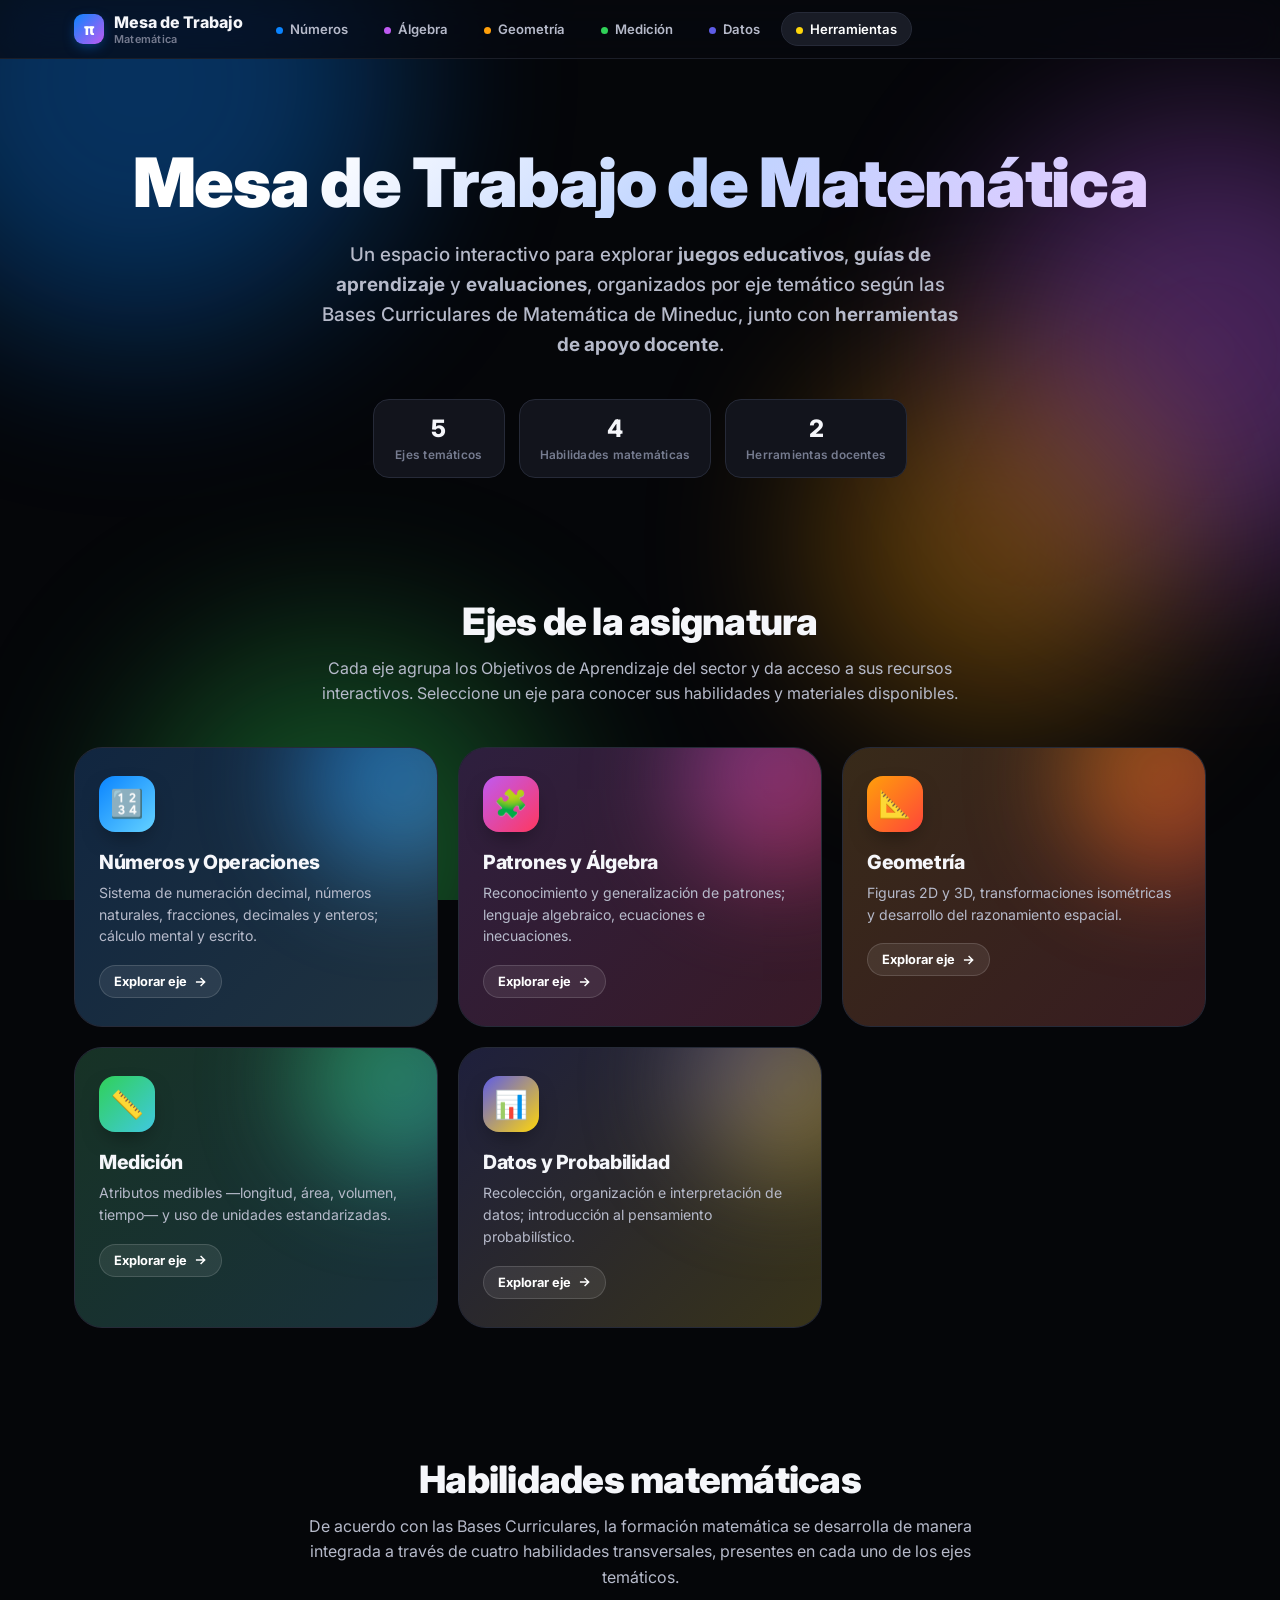
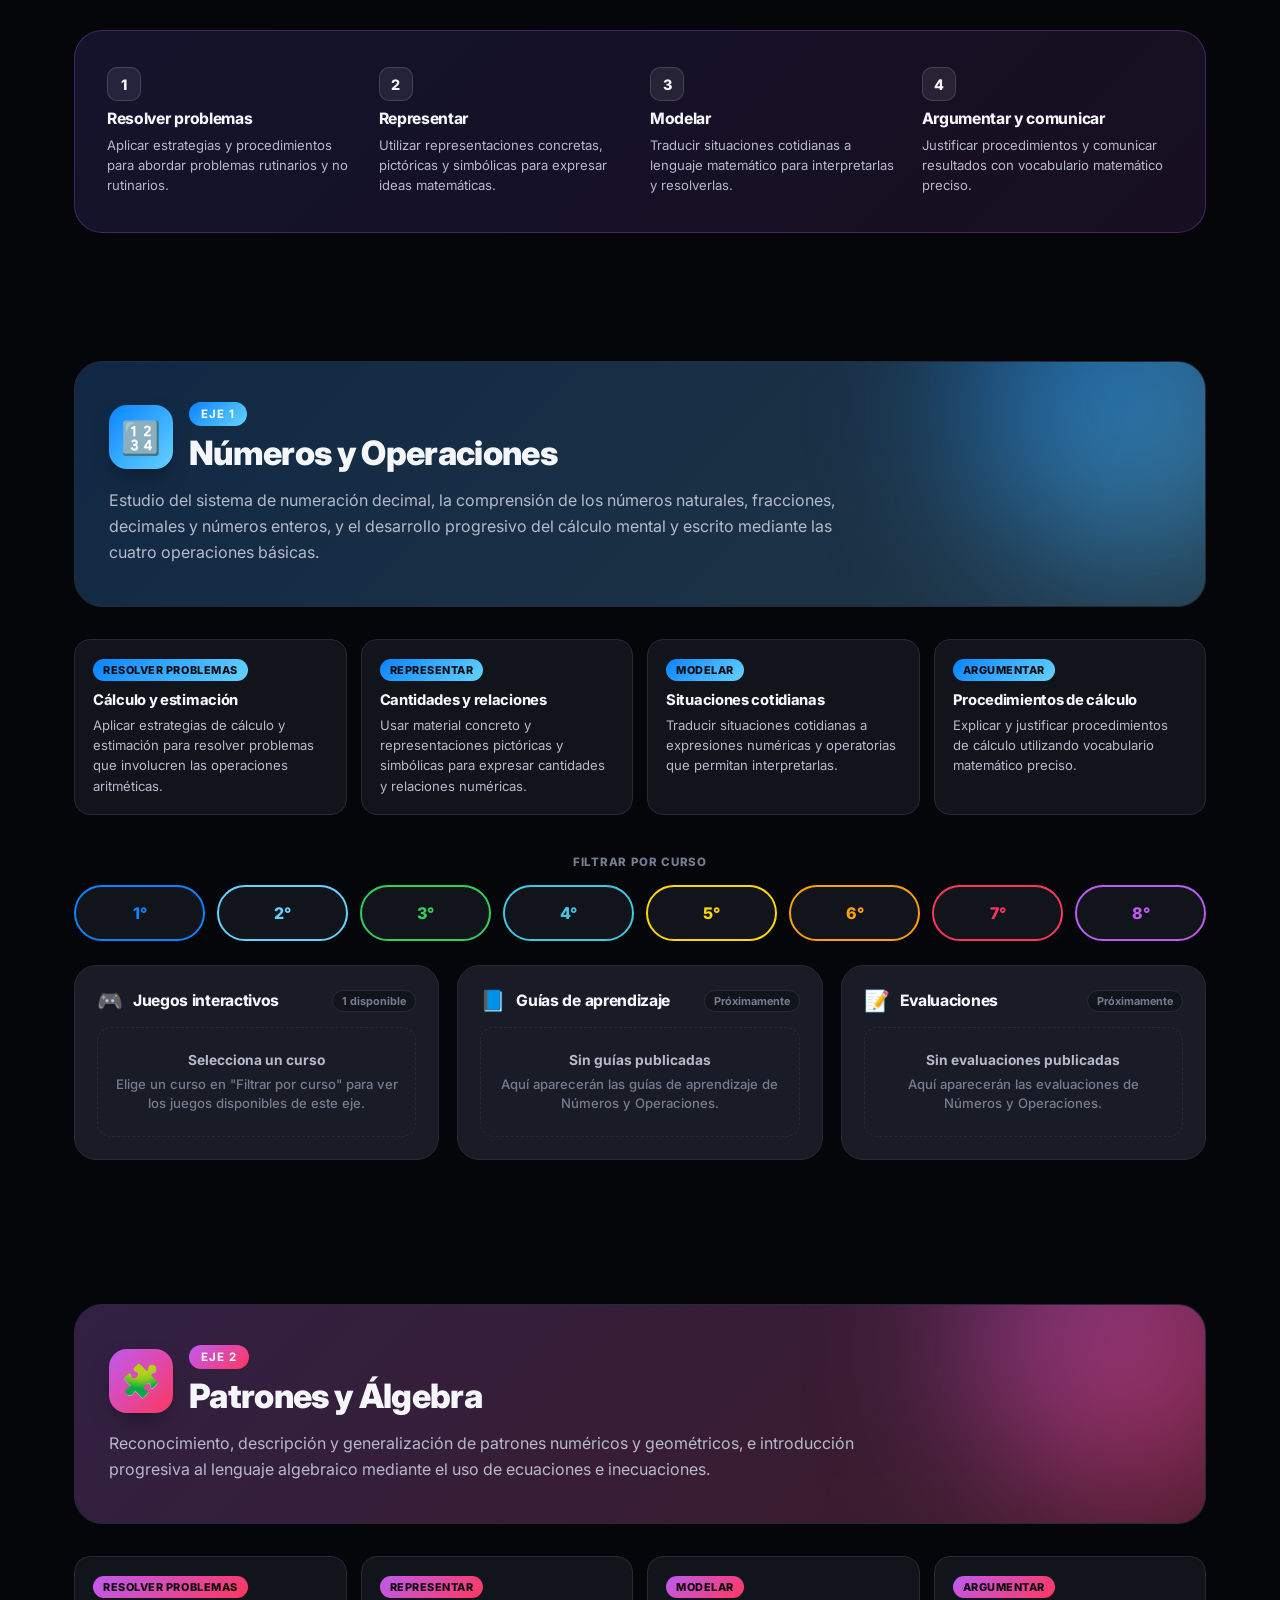
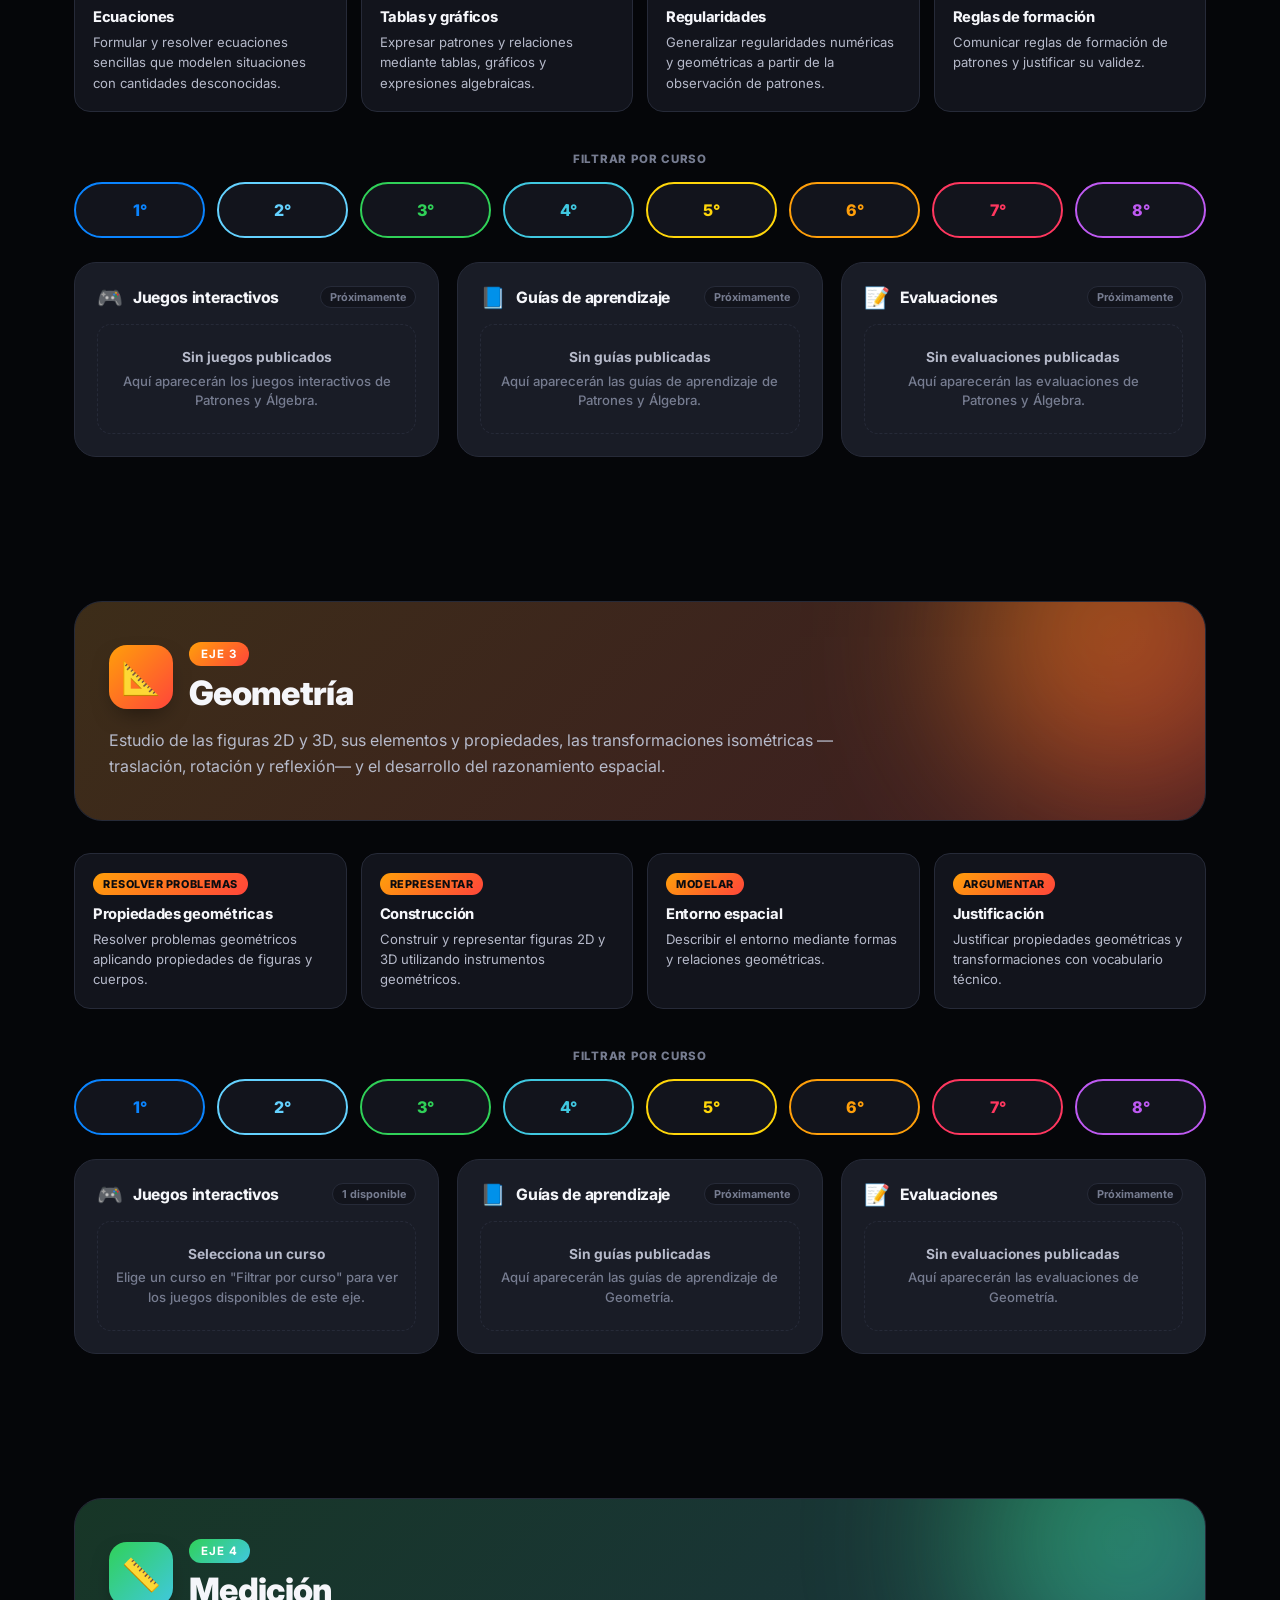
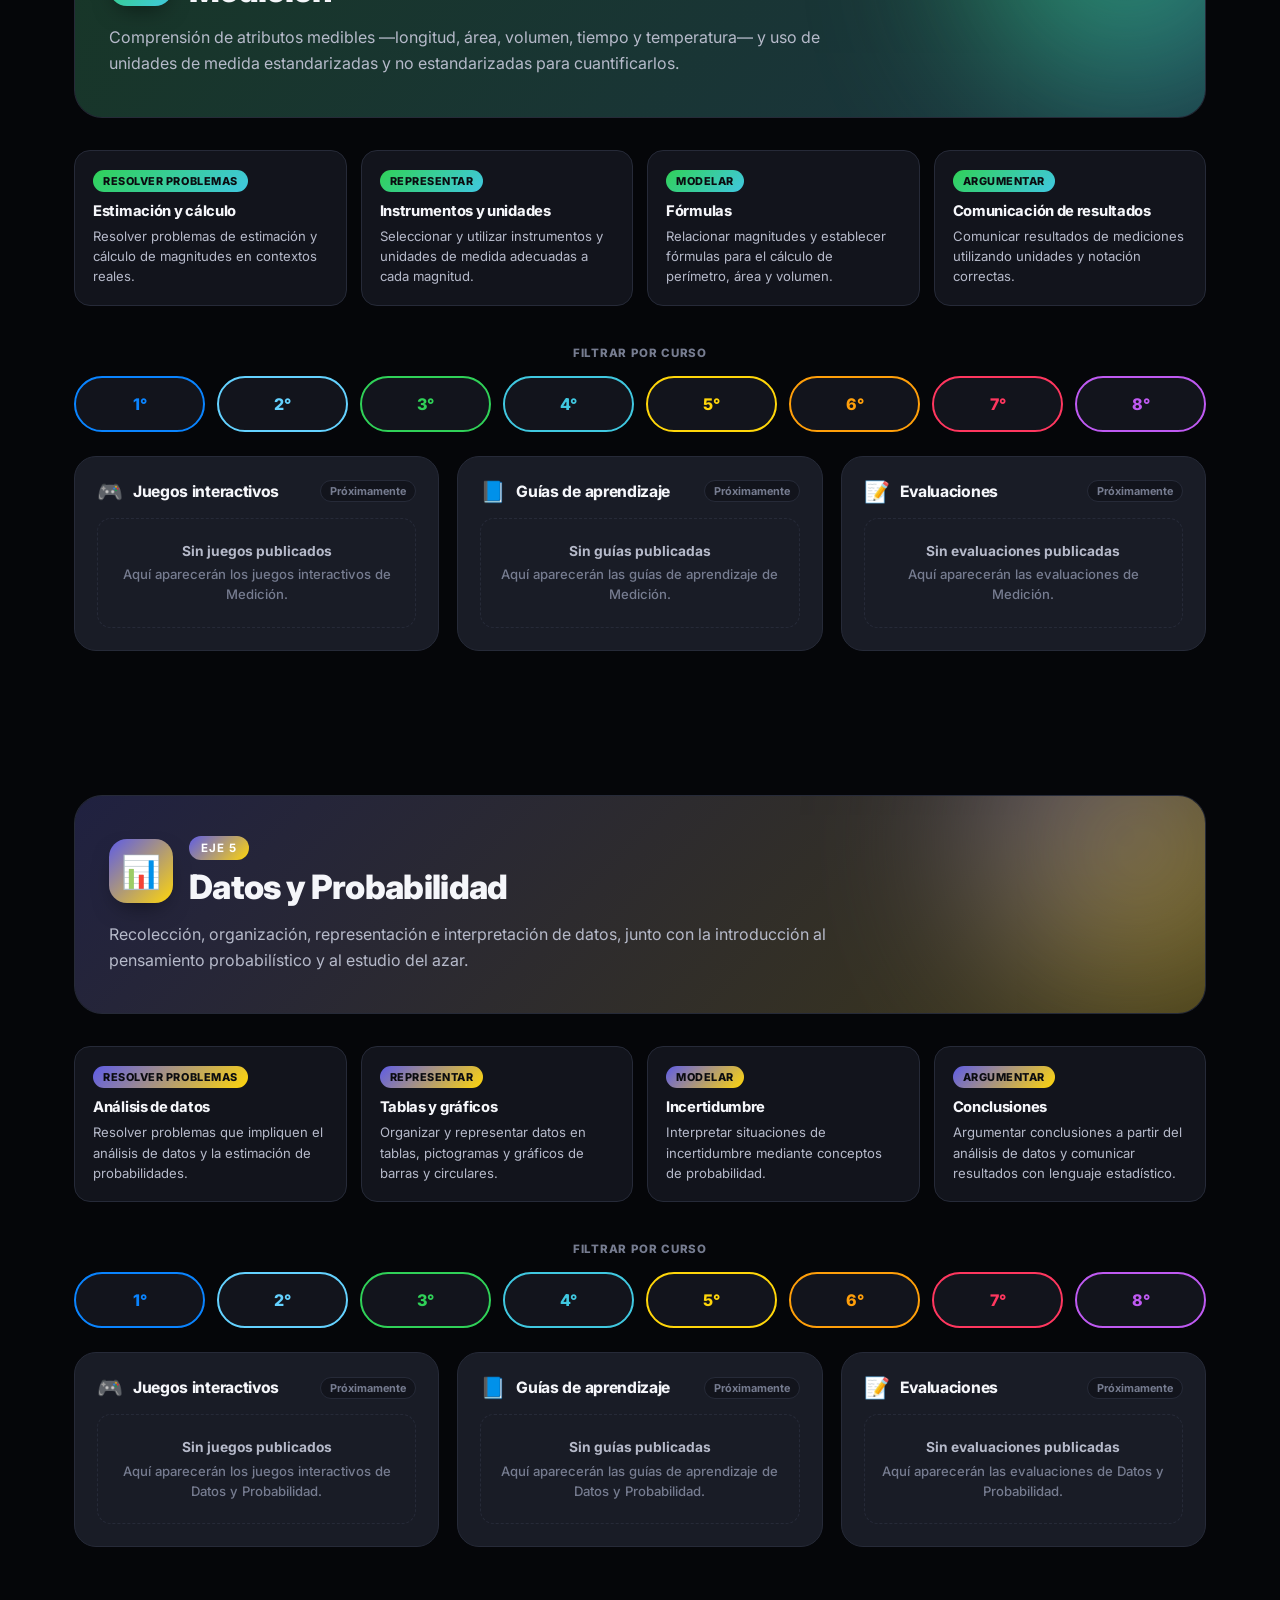
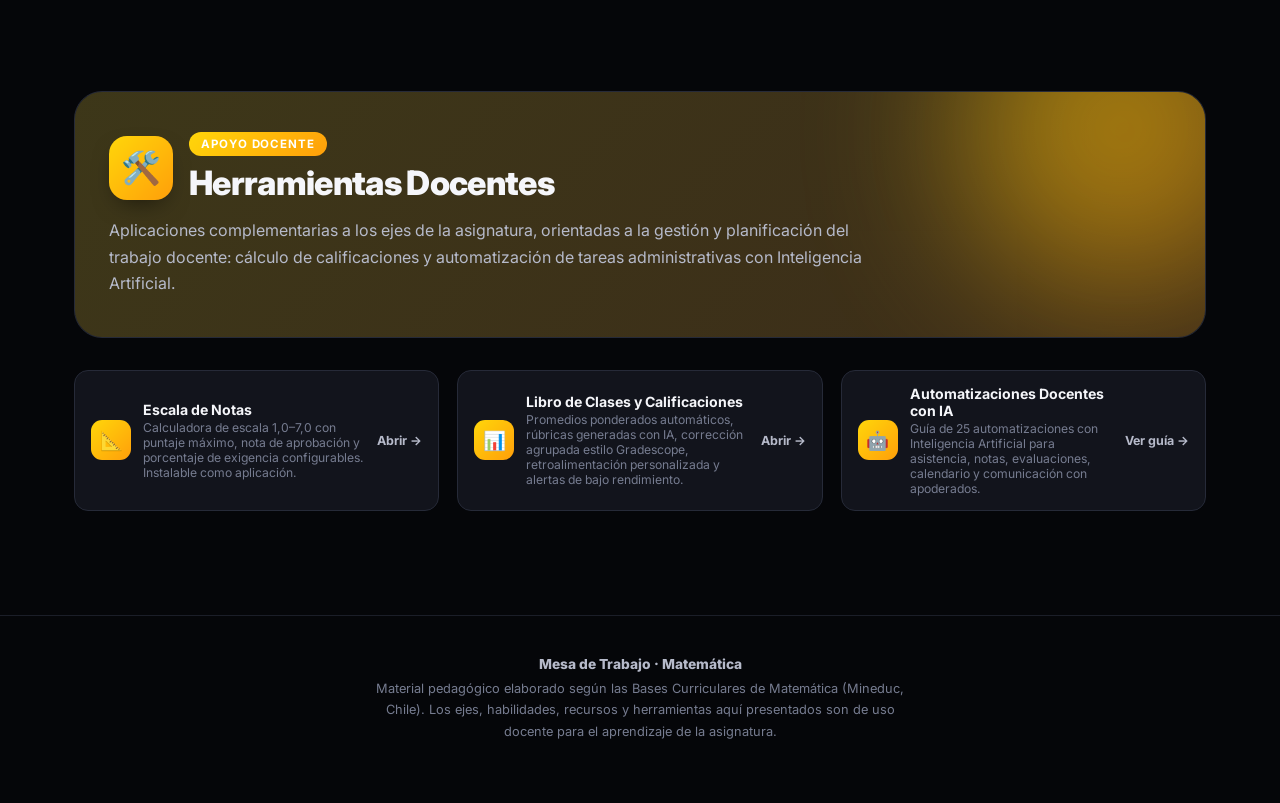
==== commit f9d97cc6: "Merge 23ce95f7c71dc59ac049bfa103cbb8cd91c795db into 366091b20649417b433cf7e005bea2254b72b5fe" ====
--- a/index.html
+++ b/index.html
@@ -230,6 +230,30 @@
   .hab-card h4{font-size:.92rem; font-weight:750; margin-bottom:6px;}
   .hab-card p{font-size:.82rem; color:var(--ink-soft); line-height:1.55;}
 
+  /* ---------- filtro de curso por eje ---------- */
+  .grados-row{display:flex; flex-wrap:wrap; align-items:center; justify-content:center; gap:12px; margin-bottom:24px; text-align:center;}
+  .grados-label{
+    font-size:.72rem; font-weight:800; letter-spacing:.06em; text-transform:uppercase;
+    color:var(--ink-faint); width:100%; margin-bottom:4px; text-align:center;
+  }
+  .grado-btn{
+    font-family:inherit; padding:16px 20px; min-width:110px; flex:1 1 110px; max-width:150px;
+    border-radius:999px; border:2px solid var(--gc, var(--border));
+    background:var(--surface); color:var(--gc, var(--ink-soft)); font-size:1rem; font-weight:800; cursor:pointer;
+    text-align:center; transition:.18s var(--ease);
+  }
+  .grado-btn:hover{background:var(--gc, var(--surface-2)); color:#0B0C10;}
+  .grado-btn.activo{background:var(--gc, var(--grad)); border-color:var(--gc, transparent); color:#0B0C10; box-shadow:var(--shadow-sm);}
+  .grado-btn:focus-visible{outline-offset:2px;}
+  .grado-btn:nth-of-type(1){ --gc:var(--blue); }
+  .grado-btn:nth-of-type(2){ --gc:var(--cyan); }
+  .grado-btn:nth-of-type(3){ --gc:var(--green); }
+  .grado-btn:nth-of-type(4){ --gc:var(--teal); }
+  .grado-btn:nth-of-type(5){ --gc:var(--yellow); }
+  .grado-btn:nth-of-type(6){ --gc:var(--orange); }
+  .grado-btn:nth-of-type(7){ --gc:var(--pink); }
+  .grado-btn:nth-of-type(8){ --gc:var(--purple); }
+
   .cat-row{display:grid; grid-template-columns:repeat(3,1fr); gap:18px; margin-bottom:16px;}
   @media (max-width:860px){ .cat-row{grid-template-columns:1fr;} }
   .cat-card{
@@ -261,6 +285,9 @@
   .recurso-card .r-info b{display:block; font-size:.88rem; font-weight:700; color:var(--ink);}
   .recurso-card .r-info span{display:block; font-size:.76rem; color:var(--ink-faint); margin-top:2px;}
   .recurso-card .r-go{flex:0 0 auto; font-size:.78rem; font-weight:700; color:var(--ink-soft);}
+  .recursos-list{display:flex; flex-direction:column; gap:10px;}
+  .recurso-card.oculto{display:none;}
+  .placeholder-card.sin-resultado{margin-top:10px;}
 
   /* ---------- herramientas docentes grid ---------- */
   .herramientas-grid{display:grid; grid-template-columns:repeat(auto-fit, minmax(260px,1fr)); gap:18px;}
@@ -410,10 +437,30 @@
         <div class="hab-card" style="--grad:linear-gradient(135deg, var(--blue), var(--cyan));"><span class="tag">Argumentar</span><h4>Procedimientos de cálculo</h4><p>Explicar y justificar procedimientos de cálculo utilizando vocabulario matemático preciso.</p></div>
       </div>
 
+      <div class="grados-row" style="--grad:linear-gradient(135deg, var(--blue), var(--cyan));">
+        <span class="grados-label">Filtrar por curso</span>
+        <button type="button" class="grado-btn" data-grado="1" aria-pressed="false" title="1° Básico">1°</button>
+        <button type="button" class="grado-btn" data-grado="2" aria-pressed="false" title="2° Básico">2°</button>
+        <button type="button" class="grado-btn" data-grado="3" aria-pressed="false" title="3° Básico">3°</button>
+        <button type="button" class="grado-btn" data-grado="4" aria-pressed="false" title="4° Básico">4°</button>
+        <button type="button" class="grado-btn" data-grado="5" aria-pressed="false" title="5° Básico">5°</button>
+        <button type="button" class="grado-btn" data-grado="6" aria-pressed="false" title="6° Básico">6°</button>
+        <button type="button" class="grado-btn" data-grado="7" aria-pressed="false" title="7° Básico">7°</button>
+        <button type="button" class="grado-btn" data-grado="8" aria-pressed="false" title="8° Básico">8°</button>
+      </div>
+
       <div class="cat-row">
         <div class="cat-card">
-          <div class="cat-head"><span class="ic">🎮</span><h4>Juegos interactivos</h4><span class="count">Próximamente</span></div>
-          <div class="placeholder-card"><b>Sin juegos publicados</b>Aquí aparecerán los juegos interactivos de Números y Operaciones.</div>
+          <div class="cat-head"><span class="ic">🎮</span><h4>Juegos interactivos</h4><span class="count">1 disponible</span></div>
+          <div class="placeholder-card sin-seleccion"><b>Selecciona un curso</b>Elige un curso en "Filtrar por curso" para ver los juegos disponibles de este eje.</div>
+          <div class="recursos-list">
+            <a class="recurso-card oculto" href="juegos/numeros/numeros-y-operaciones.html" data-cursos="5" style="--grad:linear-gradient(135deg, var(--blue), var(--cyan));">
+              <span class="r-ic">🔢</span>
+              <span class="r-info"><b>Números Grandes y Fracciones — Desafío Numérico</b><span>Valor posicional, cálculo mental, fracciones y decimales · 5° Básico</span></span>
+              <span class="r-go">Jugar →</span>
+            </a>
+          </div>
+          <div class="placeholder-card sin-resultado" hidden><b>Sin recursos para este curso</b>El desafío numérico está disponible para 5° Básico. Prueba con otro nivel.</div>
         </div>
         <div class="cat-card">
           <div class="cat-head"><span class="ic">📘</span><h4>Guías de aprendizaje</h4><span class="count">Próximamente</span></div>
@@ -448,6 +495,18 @@
         <div class="hab-card" style="--grad:linear-gradient(135deg, var(--purple), var(--pink));"><span class="tag">Argumentar</span><h4>Reglas de formación</h4><p>Comunicar reglas de formación de patrones y justificar su validez.</p></div>
       </div>
 
+      <div class="grados-row" style="--grad:linear-gradient(135deg, var(--purple), var(--pink));">
+        <span class="grados-label">Filtrar por curso</span>
+        <button type="button" class="grado-btn" data-grado="1" aria-pressed="false" title="1° Básico">1°</button>
+        <button type="button" class="grado-btn" data-grado="2" aria-pressed="false" title="2° Básico">2°</button>
+        <button type="button" class="grado-btn" data-grado="3" aria-pressed="false" title="3° Básico">3°</button>
+        <button type="button" class="grado-btn" data-grado="4" aria-pressed="false" title="4° Básico">4°</button>
+        <button type="button" class="grado-btn" data-grado="5" aria-pressed="false" title="5° Básico">5°</button>
+        <button type="button" class="grado-btn" data-grado="6" aria-pressed="false" title="6° Básico">6°</button>
+        <button type="button" class="grado-btn" data-grado="7" aria-pressed="false" title="7° Básico">7°</button>
+        <button type="button" class="grado-btn" data-grado="8" aria-pressed="false" title="8° Básico">8°</button>
+      </div>
+
       <div class="cat-row">
         <div class="cat-card">
           <div class="cat-head"><span class="ic">🎮</span><h4>Juegos interactivos</h4><span class="count">Próximamente</span></div>
@@ -486,14 +545,30 @@
         <div class="hab-card" style="--grad:linear-gradient(135deg, var(--orange), var(--red));"><span class="tag">Argumentar</span><h4>Justificación</h4><p>Justificar propiedades geométricas y transformaciones con vocabulario técnico.</p></div>
       </div>
 
+      <div class="grados-row" style="--grad:linear-gradient(135deg, var(--orange), var(--red));">
+        <span class="grados-label">Filtrar por curso</span>
+        <button type="button" class="grado-btn" data-grado="1" aria-pressed="false" title="1° Básico">1°</button>
+        <button type="button" class="grado-btn" data-grado="2" aria-pressed="false" title="2° Básico">2°</button>
+        <button type="button" class="grado-btn" data-grado="3" aria-pressed="false" title="3° Básico">3°</button>
+        <button type="button" class="grado-btn" data-grado="4" aria-pressed="false" title="4° Básico">4°</button>
+        <button type="button" class="grado-btn" data-grado="5" aria-pressed="false" title="5° Básico">5°</button>
+        <button type="button" class="grado-btn" data-grado="6" aria-pressed="false" title="6° Básico">6°</button>
+        <button type="button" class="grado-btn" data-grado="7" aria-pressed="false" title="7° Básico">7°</button>
+        <button type="button" class="grado-btn" data-grado="8" aria-pressed="false" title="8° Básico">8°</button>
+      </div>
+
       <div class="cat-row">
         <div class="cat-card">
           <div class="cat-head"><span class="ic">🎮</span><h4>Juegos interactivos</h4><span class="count">1 disponible</span></div>
-          <a class="recurso-card" href="juegos/geometria/angulos.html" style="--grad:linear-gradient(135deg, var(--orange), var(--red));">
-            <span class="r-ic">📐</span>
-            <span class="r-info"><b>Ángulos — Explora y Mide</b><span>Tipos, medición, triángulo y transportador interactivos</span></span>
-            <span class="r-go">Jugar →</span>
-          </a>
+          <div class="placeholder-card sin-seleccion"><b>Selecciona un curso</b>Elige un curso en "Filtrar por curso" para ver los juegos disponibles de este eje.</div>
+          <div class="recursos-list">
+            <a class="recurso-card oculto" href="juegos/geometria/angulos.html" data-cursos="5,6,7" style="--grad:linear-gradient(135deg, var(--orange), var(--red));">
+              <span class="r-ic">📐</span>
+              <span class="r-info"><b>Ángulos — Explora y Mide</b><span>Tipos, medición, triángulo y transportador interactivos · 5° a 7° Básico</span></span>
+              <span class="r-go">Jugar →</span>
+            </a>
+          </div>
+          <div class="placeholder-card sin-resultado" hidden><b>Sin recursos para este curso</b>El juego de Ángulos está disponible para 5° a 7° Básico. Prueba con otro nivel.</div>
         </div>
         <div class="cat-card">
           <div class="cat-head"><span class="ic">📘</span><h4>Guías de aprendizaje</h4><span class="count">Próximamente</span></div>
@@ -528,6 +603,18 @@
         <div class="hab-card" style="--grad:linear-gradient(135deg, var(--green), var(--teal));"><span class="tag">Argumentar</span><h4>Comunicación de resultados</h4><p>Comunicar resultados de mediciones utilizando unidades y notación correctas.</p></div>
       </div>
 
+      <div class="grados-row" style="--grad:linear-gradient(135deg, var(--green), var(--teal));">
+        <span class="grados-label">Filtrar por curso</span>
+        <button type="button" class="grado-btn" data-grado="1" aria-pressed="false" title="1° Básico">1°</button>
+        <button type="button" class="grado-btn" data-grado="2" aria-pressed="false" title="2° Básico">2°</button>
+        <button type="button" class="grado-btn" data-grado="3" aria-pressed="false" title="3° Básico">3°</button>
+        <button type="button" class="grado-btn" data-grado="4" aria-pressed="false" title="4° Básico">4°</button>
+        <button type="button" class="grado-btn" data-grado="5" aria-pressed="false" title="5° Básico">5°</button>
+        <button type="button" class="grado-btn" data-grado="6" aria-pressed="false" title="6° Básico">6°</button>
+        <button type="button" class="grado-btn" data-grado="7" aria-pressed="false" title="7° Básico">7°</button>
+        <button type="button" class="grado-btn" data-grado="8" aria-pressed="false" title="8° Básico">8°</button>
+      </div>
+
       <div class="cat-row">
         <div class="cat-card">
           <div class="cat-head"><span class="ic">🎮</span><h4>Juegos interactivos</h4><span class="count">Próximamente</span></div>
@@ -564,6 +651,18 @@
         <div class="hab-card" style="--grad:linear-gradient(135deg, var(--indigo), var(--yellow));"><span class="tag">Representar</span><h4>Tablas y gráficos</h4><p>Organizar y representar datos en tablas, pictogramas y gráficos de barras y circulares.</p></div>
         <div class="hab-card" style="--grad:linear-gradient(135deg, var(--indigo), var(--yellow));"><span class="tag">Modelar</span><h4>Incertidumbre</h4><p>Interpretar situaciones de incertidumbre mediante conceptos de probabilidad.</p></div>
         <div class="hab-card" style="--grad:linear-gradient(135deg, var(--indigo), var(--yellow));"><span class="tag">Argumentar</span><h4>Conclusiones</h4><p>Argumentar conclusiones a partir del análisis de datos y comunicar resultados con lenguaje estadístico.</p></div>
+      </div>
+
+      <div class="grados-row" style="--grad:linear-gradient(135deg, var(--indigo), var(--yellow));">
+        <span class="grados-label">Filtrar por curso</span>
+        <button type="button" class="grado-btn" data-grado="1" aria-pressed="false" title="1° Básico">1°</button>
+        <button type="button" class="grado-btn" data-grado="2" aria-pressed="false" title="2° Básico">2°</button>
+        <button type="button" class="grado-btn" data-grado="3" aria-pressed="false" title="3° Básico">3°</button>
+        <button type="button" class="grado-btn" data-grado="4" aria-pressed="false" title="4° Básico">4°</button>
+        <button type="button" class="grado-btn" data-grado="5" aria-pressed="false" title="5° Básico">5°</button>
+        <button type="button" class="grado-btn" data-grado="6" aria-pressed="false" title="6° Básico">6°</button>
+        <button type="button" class="grado-btn" data-grado="7" aria-pressed="false" title="7° Básico">7°</button>
+        <button type="button" class="grado-btn" data-grado="8" aria-pressed="false" title="8° Básico">8°</button>
       </div>
 
       <div class="cat-row">
@@ -668,6 +767,54 @@
     document.querySelectorAll('.eje-card').forEach(function(el){ el.classList.add('in'); });
   }
 
+  /* Filtro por curso (1° a 8° Básico) dentro de cada eje */
+  document.querySelectorAll('.eje-section').forEach(function(section){
+    var botones = Array.prototype.slice.call(section.querySelectorAll('.grado-btn'));
+    if (!botones.length) return;
+    var recursos = Array.prototype.slice.call(section.querySelectorAll('.recurso-card[data-cursos]'));
+
+    function actualizarEstadoRecursos(gradoSeleccionado){
+      section.querySelectorAll('.cat-card').forEach(function(card){
+        var lista = card.querySelector('.recursos-list');
+        if (!lista) return;
+        var sinSeleccion = card.querySelector('.sin-seleccion');
+        var sinResultado = card.querySelector('.sin-resultado');
+        var visibles = lista.querySelectorAll('.recurso-card:not(.oculto)').length;
+        if (!gradoSeleccionado){
+          if (sinSeleccion) sinSeleccion.hidden = false;
+          if (sinResultado) sinResultado.hidden = true;
+        } else {
+          if (sinSeleccion) sinSeleccion.hidden = true;
+          if (sinResultado) sinResultado.hidden = visibles > 0;
+        }
+      });
+    }
+
+    botones.forEach(function(btn){
+      btn.addEventListener('click', function(){
+        var yaActivo = btn.classList.contains('activo');
+        botones.forEach(function(b){ b.classList.remove('activo'); b.setAttribute('aria-pressed', 'false'); });
+
+        if (yaActivo){
+          recursos.forEach(function(r){ r.classList.add('oculto'); });
+          actualizarEstadoRecursos(null);
+          return;
+        }
+
+        btn.classList.add('activo');
+        btn.setAttribute('aria-pressed', 'true');
+        var grado = btn.dataset.grado;
+        recursos.forEach(function(r){
+          var cursos = (r.dataset.cursos || '').split(',').map(function(s){ return s.trim(); });
+          r.classList.toggle('oculto', cursos.indexOf(grado) === -1);
+        });
+        actualizarEstadoRecursos(grado);
+      });
+    });
+
+    actualizarEstadoRecursos(null);
+  });
+
   /* Back to top */
   var topBtn = document.getElementById('topBtn');
   window.addEventListener('scroll', function(){
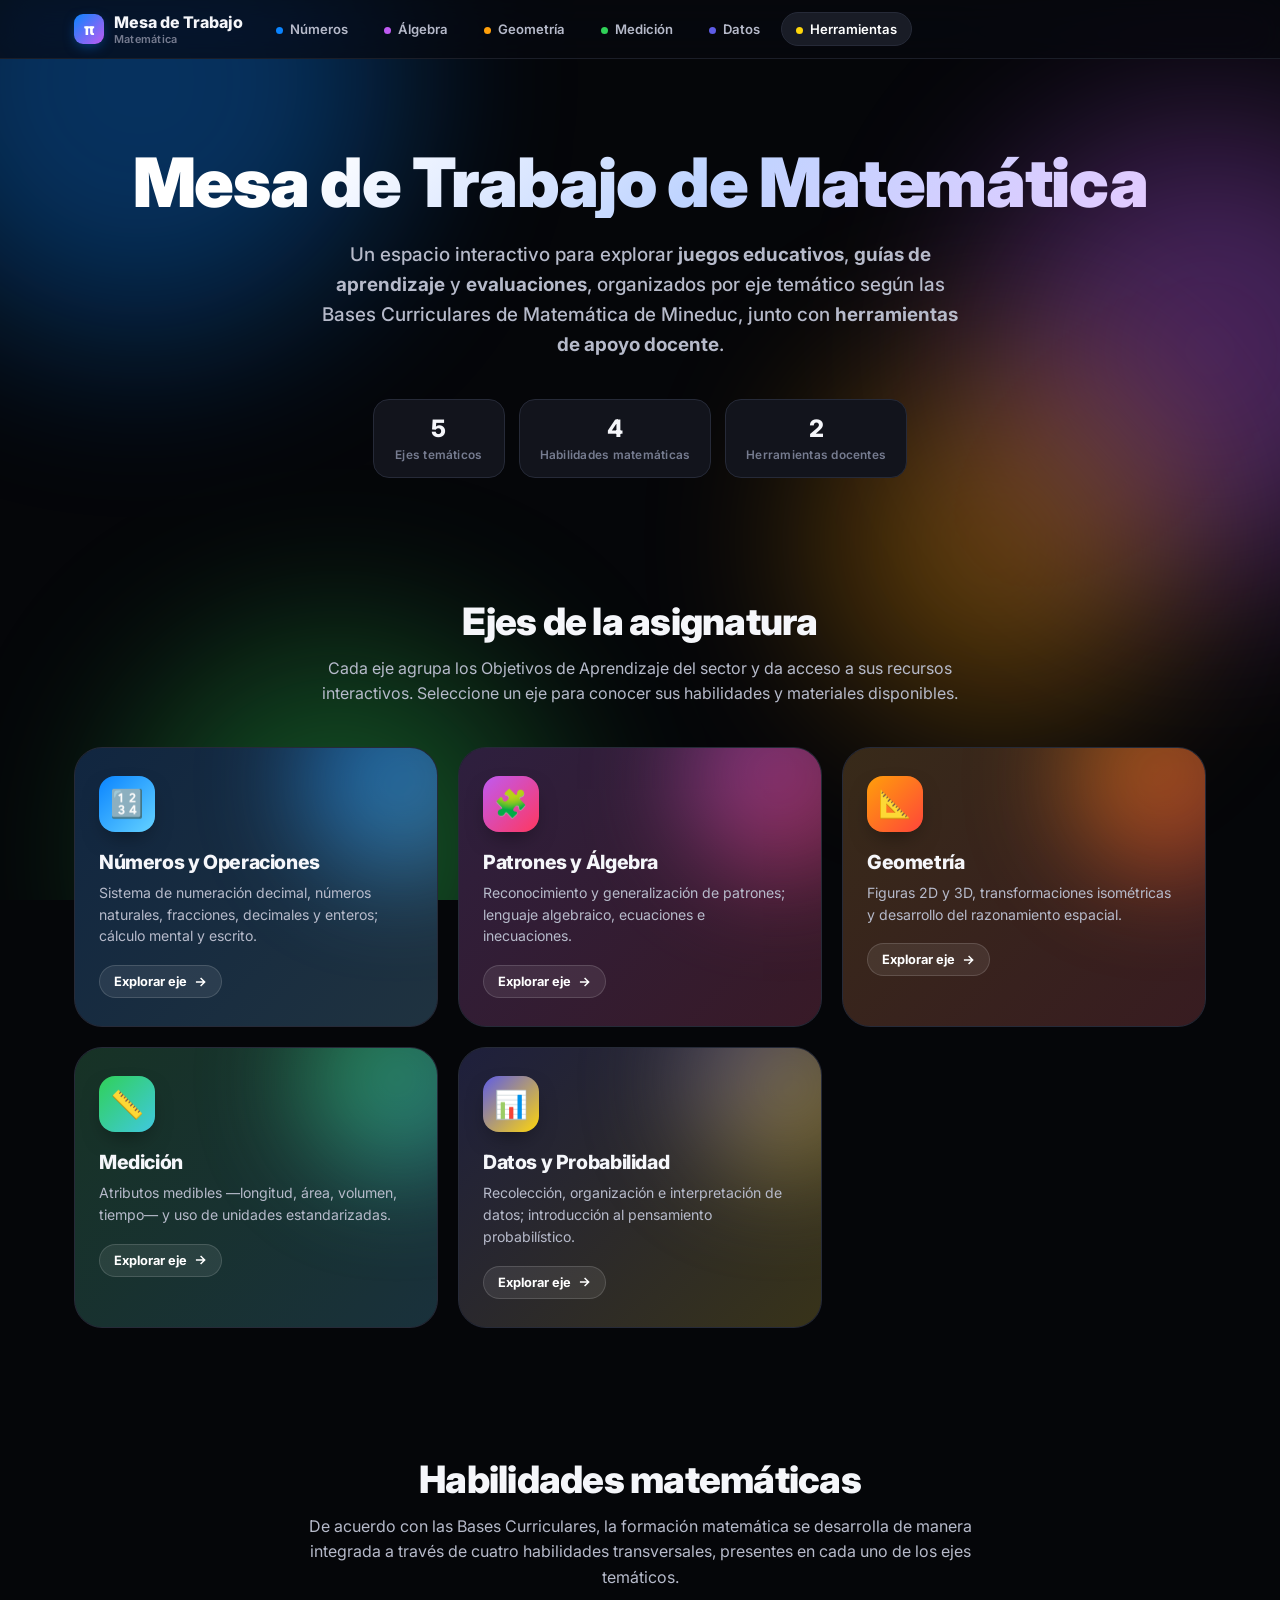
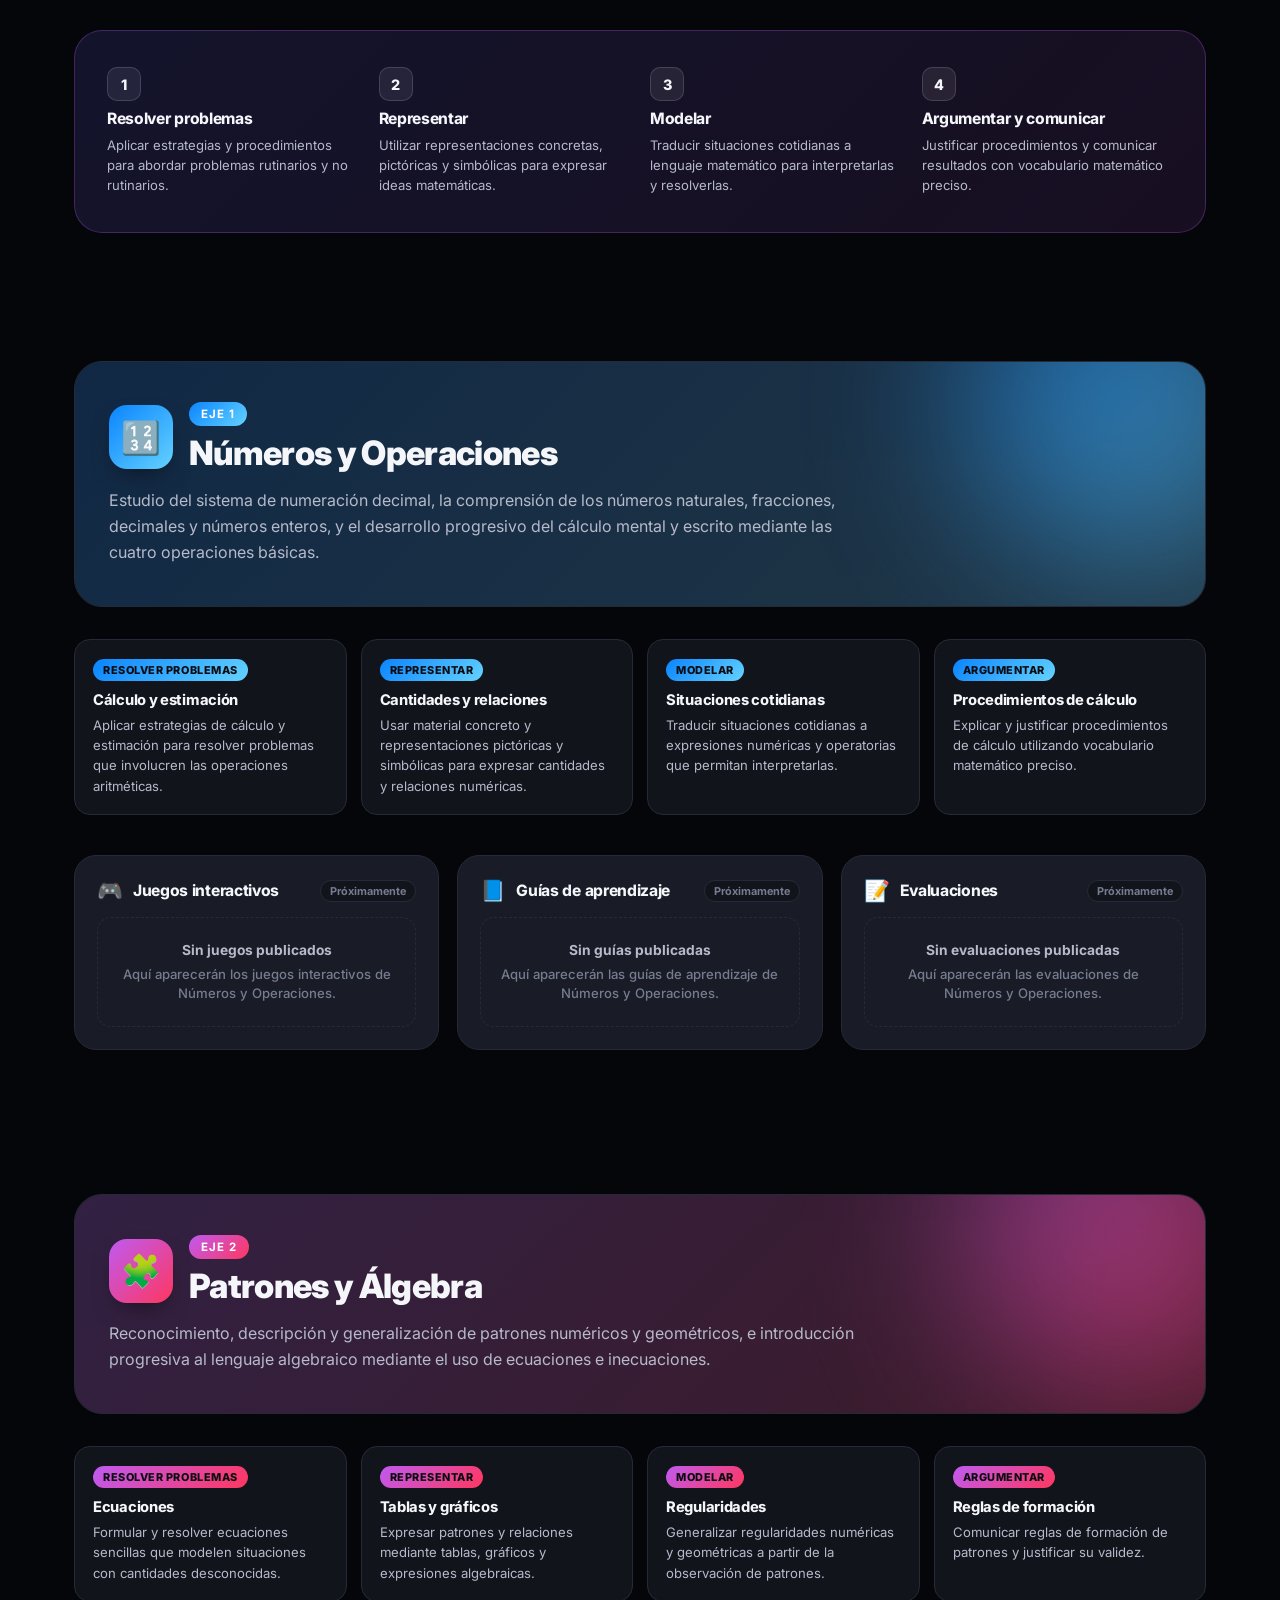
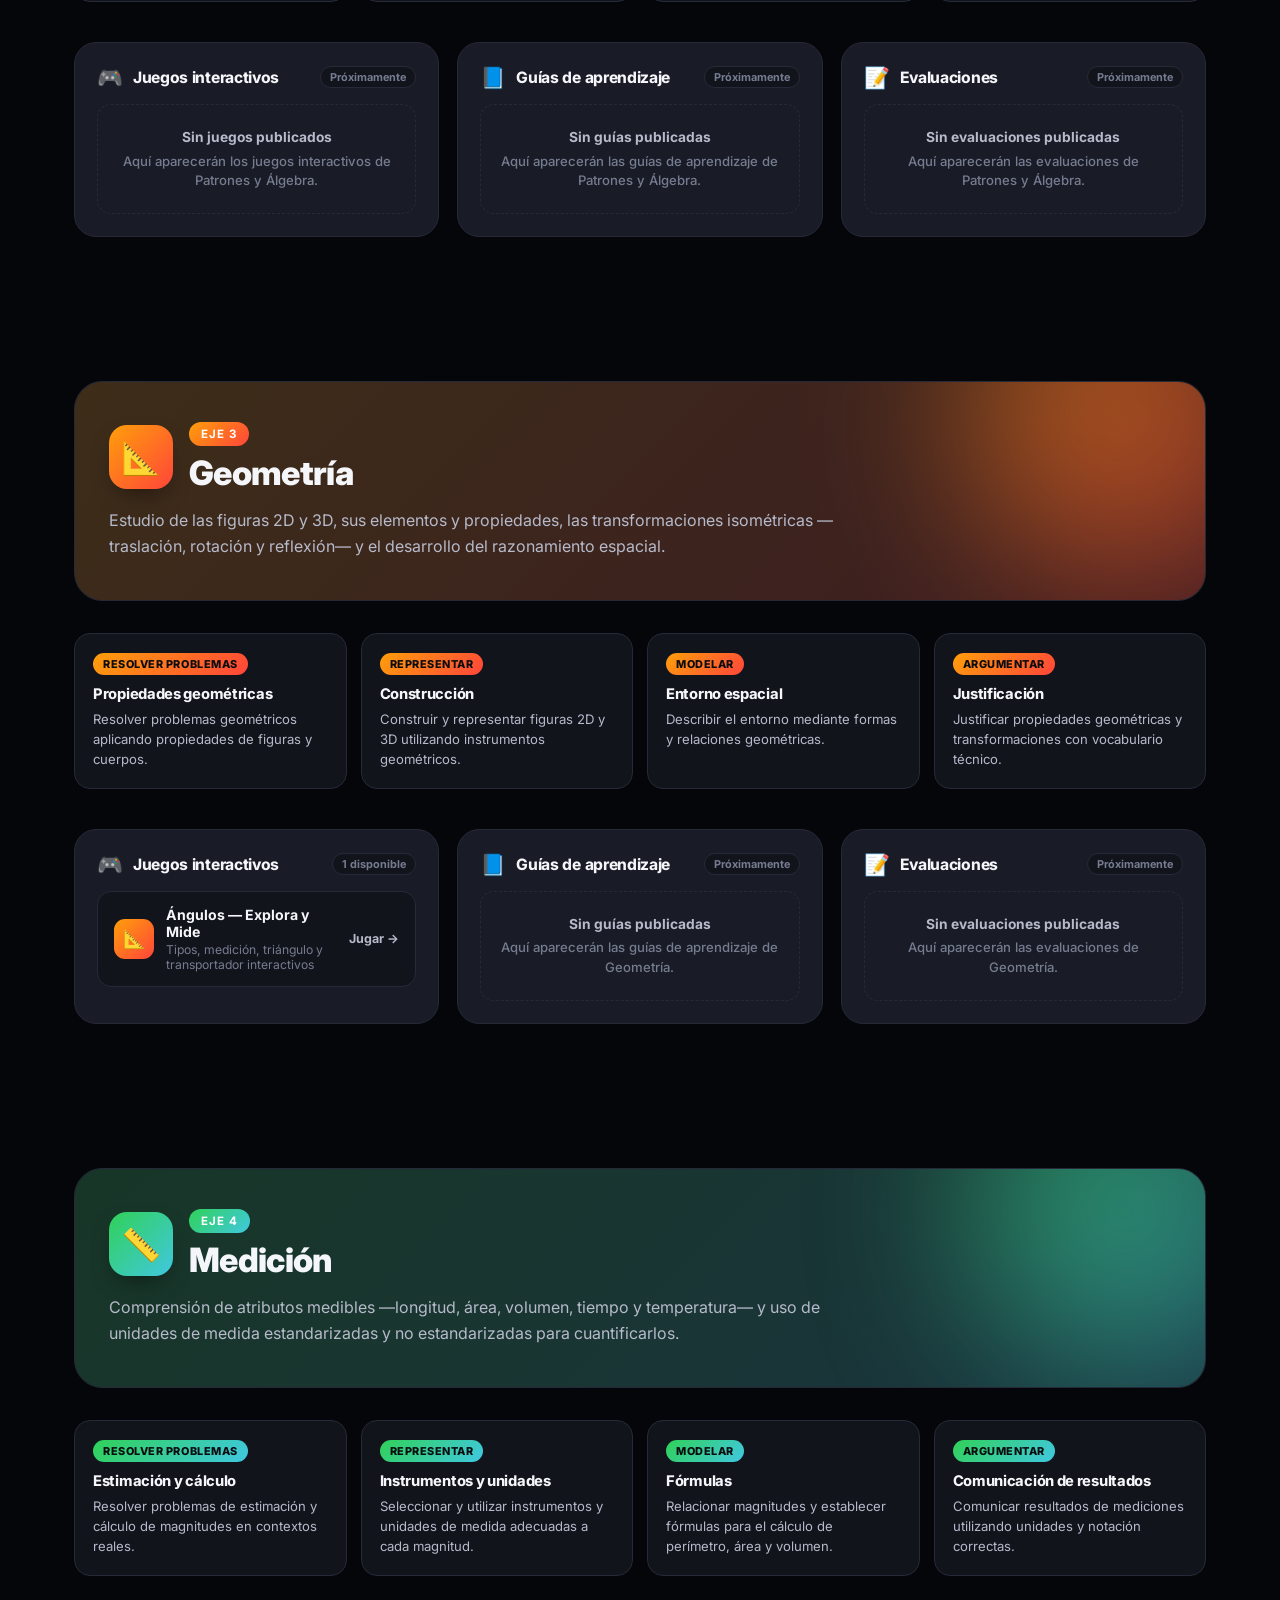
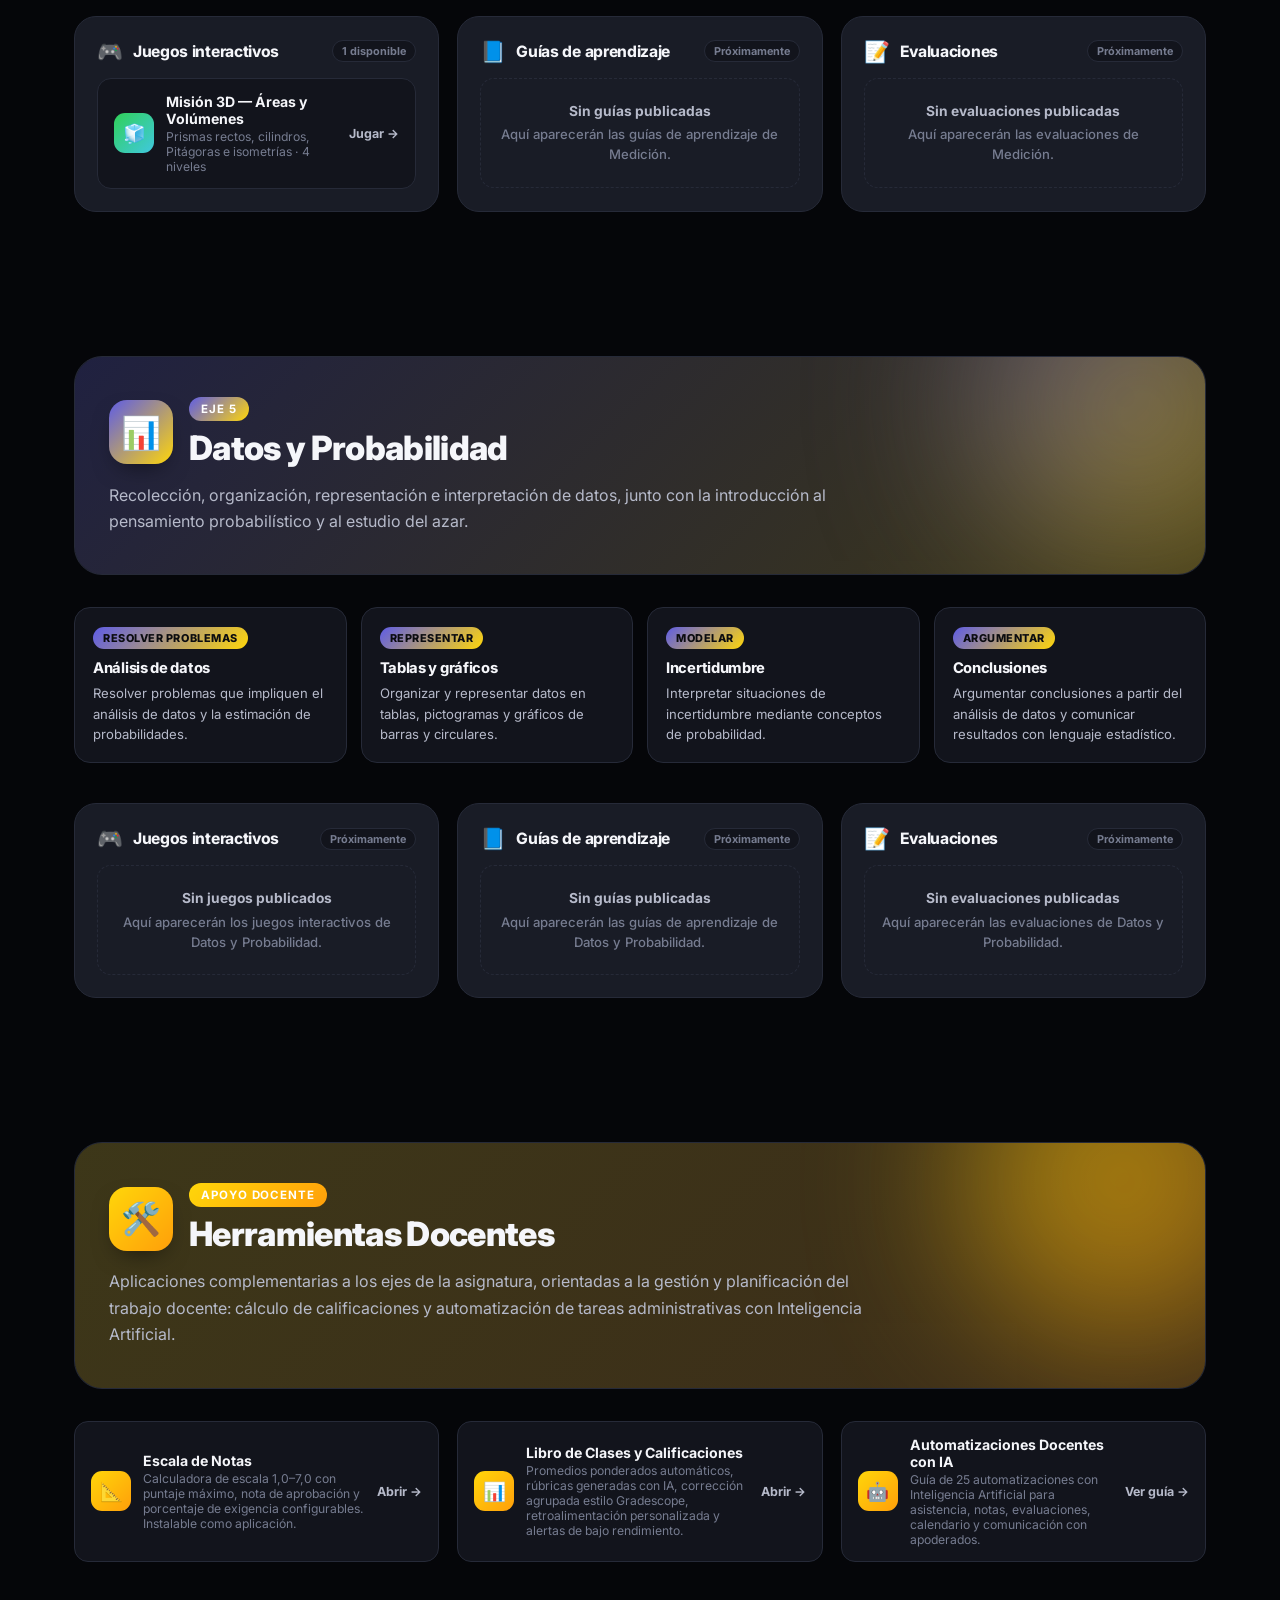
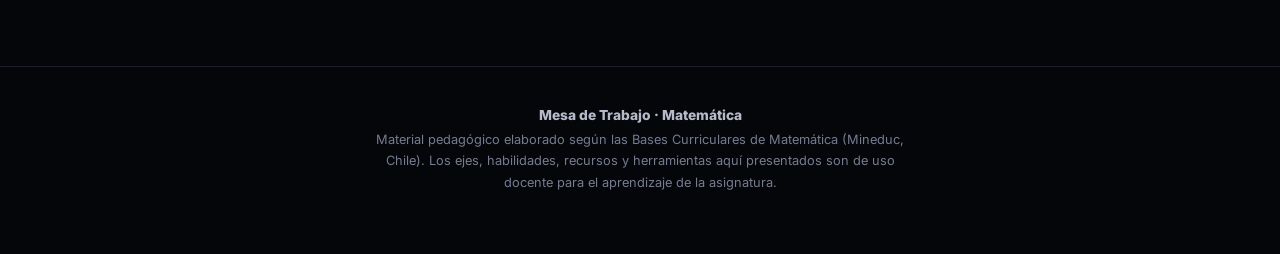
==== commit 0d5a466c: "Agregar juego Misión 3D: áreas y volúmenes de prismas rectos y cilindros Juego por niveles (concepto" ====
--- a/index.html
+++ b/index.html
@@ -230,30 +230,6 @@
   .hab-card h4{font-size:.92rem; font-weight:750; margin-bottom:6px;}
   .hab-card p{font-size:.82rem; color:var(--ink-soft); line-height:1.55;}
 
-  /* ---------- filtro de curso por eje ---------- */
-  .grados-row{display:flex; flex-wrap:wrap; align-items:center; justify-content:center; gap:12px; margin-bottom:24px; text-align:center;}
-  .grados-label{
-    font-size:.72rem; font-weight:800; letter-spacing:.06em; text-transform:uppercase;
-    color:var(--ink-faint); width:100%; margin-bottom:4px; text-align:center;
-  }
-  .grado-btn{
-    font-family:inherit; padding:16px 20px; min-width:110px; flex:1 1 110px; max-width:150px;
-    border-radius:999px; border:2px solid var(--gc, var(--border));
-    background:var(--surface); color:var(--gc, var(--ink-soft)); font-size:1rem; font-weight:800; cursor:pointer;
-    text-align:center; transition:.18s var(--ease);
-  }
-  .grado-btn:hover{background:var(--gc, var(--surface-2)); color:#0B0C10;}
-  .grado-btn.activo{background:var(--gc, var(--grad)); border-color:var(--gc, transparent); color:#0B0C10; box-shadow:var(--shadow-sm);}
-  .grado-btn:focus-visible{outline-offset:2px;}
-  .grado-btn:nth-of-type(1){ --gc:var(--blue); }
-  .grado-btn:nth-of-type(2){ --gc:var(--cyan); }
-  .grado-btn:nth-of-type(3){ --gc:var(--green); }
-  .grado-btn:nth-of-type(4){ --gc:var(--teal); }
-  .grado-btn:nth-of-type(5){ --gc:var(--yellow); }
-  .grado-btn:nth-of-type(6){ --gc:var(--orange); }
-  .grado-btn:nth-of-type(7){ --gc:var(--pink); }
-  .grado-btn:nth-of-type(8){ --gc:var(--purple); }
-
   .cat-row{display:grid; grid-template-columns:repeat(3,1fr); gap:18px; margin-bottom:16px;}
   @media (max-width:860px){ .cat-row{grid-template-columns:1fr;} }
   .cat-card{
@@ -285,9 +261,6 @@
   .recurso-card .r-info b{display:block; font-size:.88rem; font-weight:700; color:var(--ink);}
   .recurso-card .r-info span{display:block; font-size:.76rem; color:var(--ink-faint); margin-top:2px;}
   .recurso-card .r-go{flex:0 0 auto; font-size:.78rem; font-weight:700; color:var(--ink-soft);}
-  .recursos-list{display:flex; flex-direction:column; gap:10px;}
-  .recurso-card.oculto{display:none;}
-  .placeholder-card.sin-resultado{margin-top:10px;}
 
   /* ---------- herramientas docentes grid ---------- */
   .herramientas-grid{display:grid; grid-template-columns:repeat(auto-fit, minmax(260px,1fr)); gap:18px;}
@@ -437,30 +410,10 @@
         <div class="hab-card" style="--grad:linear-gradient(135deg, var(--blue), var(--cyan));"><span class="tag">Argumentar</span><h4>Procedimientos de cálculo</h4><p>Explicar y justificar procedimientos de cálculo utilizando vocabulario matemático preciso.</p></div>
       </div>
 
-      <div class="grados-row" style="--grad:linear-gradient(135deg, var(--blue), var(--cyan));">
-        <span class="grados-label">Filtrar por curso</span>
-        <button type="button" class="grado-btn" data-grado="1" aria-pressed="false" title="1° Básico">1°</button>
-        <button type="button" class="grado-btn" data-grado="2" aria-pressed="false" title="2° Básico">2°</button>
-        <button type="button" class="grado-btn" data-grado="3" aria-pressed="false" title="3° Básico">3°</button>
-        <button type="button" class="grado-btn" data-grado="4" aria-pressed="false" title="4° Básico">4°</button>
-        <button type="button" class="grado-btn" data-grado="5" aria-pressed="false" title="5° Básico">5°</button>
-        <button type="button" class="grado-btn" data-grado="6" aria-pressed="false" title="6° Básico">6°</button>
-        <button type="button" class="grado-btn" data-grado="7" aria-pressed="false" title="7° Básico">7°</button>
-        <button type="button" class="grado-btn" data-grado="8" aria-pressed="false" title="8° Básico">8°</button>
-      </div>
-
       <div class="cat-row">
         <div class="cat-card">
-          <div class="cat-head"><span class="ic">🎮</span><h4>Juegos interactivos</h4><span class="count">1 disponible</span></div>
-          <div class="placeholder-card sin-seleccion"><b>Selecciona un curso</b>Elige un curso en "Filtrar por curso" para ver los juegos disponibles de este eje.</div>
-          <div class="recursos-list">
-            <a class="recurso-card oculto" href="juegos/numeros/numeros-y-operaciones.html" data-cursos="5" style="--grad:linear-gradient(135deg, var(--blue), var(--cyan));">
-              <span class="r-ic">🔢</span>
-              <span class="r-info"><b>Números Grandes y Fracciones — Desafío Numérico</b><span>Valor posicional, cálculo mental, fracciones y decimales · 5° Básico</span></span>
-              <span class="r-go">Jugar →</span>
-            </a>
-          </div>
-          <div class="placeholder-card sin-resultado" hidden><b>Sin recursos para este curso</b>El desafío numérico está disponible para 5° Básico. Prueba con otro nivel.</div>
+          <div class="cat-head"><span class="ic">🎮</span><h4>Juegos interactivos</h4><span class="count">Próximamente</span></div>
+          <div class="placeholder-card"><b>Sin juegos publicados</b>Aquí aparecerán los juegos interactivos de Números y Operaciones.</div>
         </div>
         <div class="cat-card">
           <div class="cat-head"><span class="ic">📘</span><h4>Guías de aprendizaje</h4><span class="count">Próximamente</span></div>
@@ -495,18 +448,6 @@
         <div class="hab-card" style="--grad:linear-gradient(135deg, var(--purple), var(--pink));"><span class="tag">Argumentar</span><h4>Reglas de formación</h4><p>Comunicar reglas de formación de patrones y justificar su validez.</p></div>
       </div>
 
-      <div class="grados-row" style="--grad:linear-gradient(135deg, var(--purple), var(--pink));">
-        <span class="grados-label">Filtrar por curso</span>
-        <button type="button" class="grado-btn" data-grado="1" aria-pressed="false" title="1° Básico">1°</button>
-        <button type="button" class="grado-btn" data-grado="2" aria-pressed="false" title="2° Básico">2°</button>
-        <button type="button" class="grado-btn" data-grado="3" aria-pressed="false" title="3° Básico">3°</button>
-        <button type="button" class="grado-btn" data-grado="4" aria-pressed="false" title="4° Básico">4°</button>
-        <button type="button" class="grado-btn" data-grado="5" aria-pressed="false" title="5° Básico">5°</button>
-        <button type="button" class="grado-btn" data-grado="6" aria-pressed="false" title="6° Básico">6°</button>
-        <button type="button" class="grado-btn" data-grado="7" aria-pressed="false" title="7° Básico">7°</button>
-        <button type="button" class="grado-btn" data-grado="8" aria-pressed="false" title="8° Básico">8°</button>
-      </div>
-
       <div class="cat-row">
         <div class="cat-card">
           <div class="cat-head"><span class="ic">🎮</span><h4>Juegos interactivos</h4><span class="count">Próximamente</span></div>
@@ -545,30 +486,14 @@
         <div class="hab-card" style="--grad:linear-gradient(135deg, var(--orange), var(--red));"><span class="tag">Argumentar</span><h4>Justificación</h4><p>Justificar propiedades geométricas y transformaciones con vocabulario técnico.</p></div>
       </div>
 
-      <div class="grados-row" style="--grad:linear-gradient(135deg, var(--orange), var(--red));">
-        <span class="grados-label">Filtrar por curso</span>
-        <button type="button" class="grado-btn" data-grado="1" aria-pressed="false" title="1° Básico">1°</button>
-        <button type="button" class="grado-btn" data-grado="2" aria-pressed="false" title="2° Básico">2°</button>
-        <button type="button" class="grado-btn" data-grado="3" aria-pressed="false" title="3° Básico">3°</button>
-        <button type="button" class="grado-btn" data-grado="4" aria-pressed="false" title="4° Básico">4°</button>
-        <button type="button" class="grado-btn" data-grado="5" aria-pressed="false" title="5° Básico">5°</button>
-        <button type="button" class="grado-btn" data-grado="6" aria-pressed="false" title="6° Básico">6°</button>
-        <button type="button" class="grado-btn" data-grado="7" aria-pressed="false" title="7° Básico">7°</button>
-        <button type="button" class="grado-btn" data-grado="8" aria-pressed="false" title="8° Básico">8°</button>
-      </div>
-
       <div class="cat-row">
         <div class="cat-card">
           <div class="cat-head"><span class="ic">🎮</span><h4>Juegos interactivos</h4><span class="count">1 disponible</span></div>
-          <div class="placeholder-card sin-seleccion"><b>Selecciona un curso</b>Elige un curso en "Filtrar por curso" para ver los juegos disponibles de este eje.</div>
-          <div class="recursos-list">
-            <a class="recurso-card oculto" href="juegos/geometria/angulos.html" data-cursos="5,6,7" style="--grad:linear-gradient(135deg, var(--orange), var(--red));">
-              <span class="r-ic">📐</span>
-              <span class="r-info"><b>Ángulos — Explora y Mide</b><span>Tipos, medición, triángulo y transportador interactivos · 5° a 7° Básico</span></span>
-              <span class="r-go">Jugar →</span>
-            </a>
-          </div>
-          <div class="placeholder-card sin-resultado" hidden><b>Sin recursos para este curso</b>El juego de Ángulos está disponible para 5° a 7° Básico. Prueba con otro nivel.</div>
+          <a class="recurso-card" href="juegos/geometria/angulos.html" style="--grad:linear-gradient(135deg, var(--orange), var(--red));">
+            <span class="r-ic">📐</span>
+            <span class="r-info"><b>Ángulos — Explora y Mide</b><span>Tipos, medición, triángulo y transportador interactivos</span></span>
+            <span class="r-go">Jugar →</span>
+          </a>
         </div>
         <div class="cat-card">
           <div class="cat-head"><span class="ic">📘</span><h4>Guías de aprendizaje</h4><span class="count">Próximamente</span></div>
@@ -603,22 +528,14 @@
         <div class="hab-card" style="--grad:linear-gradient(135deg, var(--green), var(--teal));"><span class="tag">Argumentar</span><h4>Comunicación de resultados</h4><p>Comunicar resultados de mediciones utilizando unidades y notación correctas.</p></div>
       </div>
 
-      <div class="grados-row" style="--grad:linear-gradient(135deg, var(--green), var(--teal));">
-        <span class="grados-label">Filtrar por curso</span>
-        <button type="button" class="grado-btn" data-grado="1" aria-pressed="false" title="1° Básico">1°</button>
-        <button type="button" class="grado-btn" data-grado="2" aria-pressed="false" title="2° Básico">2°</button>
-        <button type="button" class="grado-btn" data-grado="3" aria-pressed="false" title="3° Básico">3°</button>
-        <button type="button" class="grado-btn" data-grado="4" aria-pressed="false" title="4° Básico">4°</button>
-        <button type="button" class="grado-btn" data-grado="5" aria-pressed="false" title="5° Básico">5°</button>
-        <button type="button" class="grado-btn" data-grado="6" aria-pressed="false" title="6° Básico">6°</button>
-        <button type="button" class="grado-btn" data-grado="7" aria-pressed="false" title="7° Básico">7°</button>
-        <button type="button" class="grado-btn" data-grado="8" aria-pressed="false" title="8° Básico">8°</button>
-      </div>
-
       <div class="cat-row">
         <div class="cat-card">
-          <div class="cat-head"><span class="ic">🎮</span><h4>Juegos interactivos</h4><span class="count">Próximamente</span></div>
-          <div class="placeholder-card"><b>Sin juegos publicados</b>Aquí aparecerán los juegos interactivos de Medición.</div>
+          <div class="cat-head"><span class="ic">🎮</span><h4>Juegos interactivos</h4><span class="count">1 disponible</span></div>
+          <a class="recurso-card" href="juegos/medicion/areas-volumenes/index.html" style="--grad:linear-gradient(135deg, var(--green), var(--teal));">
+            <span class="r-ic">🧊</span>
+            <span class="r-info"><b>Misión 3D — Áreas y Volúmenes</b><span>Prismas rectos, cilindros, Pitágoras e isometrías · 4 niveles</span></span>
+            <span class="r-go">Jugar →</span>
+          </a>
         </div>
         <div class="cat-card">
           <div class="cat-head"><span class="ic">📘</span><h4>Guías de aprendizaje</h4><span class="count">Próximamente</span></div>
@@ -651,18 +568,6 @@
         <div class="hab-card" style="--grad:linear-gradient(135deg, var(--indigo), var(--yellow));"><span class="tag">Representar</span><h4>Tablas y gráficos</h4><p>Organizar y representar datos en tablas, pictogramas y gráficos de barras y circulares.</p></div>
         <div class="hab-card" style="--grad:linear-gradient(135deg, var(--indigo), var(--yellow));"><span class="tag">Modelar</span><h4>Incertidumbre</h4><p>Interpretar situaciones de incertidumbre mediante conceptos de probabilidad.</p></div>
         <div class="hab-card" style="--grad:linear-gradient(135deg, var(--indigo), var(--yellow));"><span class="tag">Argumentar</span><h4>Conclusiones</h4><p>Argumentar conclusiones a partir del análisis de datos y comunicar resultados con lenguaje estadístico.</p></div>
-      </div>
-
-      <div class="grados-row" style="--grad:linear-gradient(135deg, var(--indigo), var(--yellow));">
-        <span class="grados-label">Filtrar por curso</span>
-        <button type="button" class="grado-btn" data-grado="1" aria-pressed="false" title="1° Básico">1°</button>
-        <button type="button" class="grado-btn" data-grado="2" aria-pressed="false" title="2° Básico">2°</button>
-        <button type="button" class="grado-btn" data-grado="3" aria-pressed="false" title="3° Básico">3°</button>
-        <button type="button" class="grado-btn" data-grado="4" aria-pressed="false" title="4° Básico">4°</button>
-        <button type="button" class="grado-btn" data-grado="5" aria-pressed="false" title="5° Básico">5°</button>
-        <button type="button" class="grado-btn" data-grado="6" aria-pressed="false" title="6° Básico">6°</button>
-        <button type="button" class="grado-btn" data-grado="7" aria-pressed="false" title="7° Básico">7°</button>
-        <button type="button" class="grado-btn" data-grado="8" aria-pressed="false" title="8° Básico">8°</button>
       </div>
 
       <div class="cat-row">
@@ -767,54 +672,6 @@
     document.querySelectorAll('.eje-card').forEach(function(el){ el.classList.add('in'); });
   }
 
-  /* Filtro por curso (1° a 8° Básico) dentro de cada eje */
-  document.querySelectorAll('.eje-section').forEach(function(section){
-    var botones = Array.prototype.slice.call(section.querySelectorAll('.grado-btn'));
-    if (!botones.length) return;
-    var recursos = Array.prototype.slice.call(section.querySelectorAll('.recurso-card[data-cursos]'));
-
-    function actualizarEstadoRecursos(gradoSeleccionado){
-      section.querySelectorAll('.cat-card').forEach(function(card){
-        var lista = card.querySelector('.recursos-list');
-        if (!lista) return;
-        var sinSeleccion = card.querySelector('.sin-seleccion');
-        var sinResultado = card.querySelector('.sin-resultado');
-        var visibles = lista.querySelectorAll('.recurso-card:not(.oculto)').length;
-        if (!gradoSeleccionado){
-          if (sinSeleccion) sinSeleccion.hidden = false;
-          if (sinResultado) sinResultado.hidden = true;
-        } else {
-          if (sinSeleccion) sinSeleccion.hidden = true;
-          if (sinResultado) sinResultado.hidden = visibles > 0;
-        }
-      });
-    }
-
-    botones.forEach(function(btn){
-      btn.addEventListener('click', function(){
-        var yaActivo = btn.classList.contains('activo');
-        botones.forEach(function(b){ b.classList.remove('activo'); b.setAttribute('aria-pressed', 'false'); });
-
-        if (yaActivo){
-          recursos.forEach(function(r){ r.classList.add('oculto'); });
-          actualizarEstadoRecursos(null);
-          return;
-        }
-
-        btn.classList.add('activo');
-        btn.setAttribute('aria-pressed', 'true');
-        var grado = btn.dataset.grado;
-        recursos.forEach(function(r){
-          var cursos = (r.dataset.cursos || '').split(',').map(function(s){ return s.trim(); });
-          r.classList.toggle('oculto', cursos.indexOf(grado) === -1);
-        });
-        actualizarEstadoRecursos(grado);
-      });
-    });
-
-    actualizarEstadoRecursos(null);
-  });
-
   /* Back to top */
   var topBtn = document.getElementById('topBtn');
   window.addEventListener('scroll', function(){
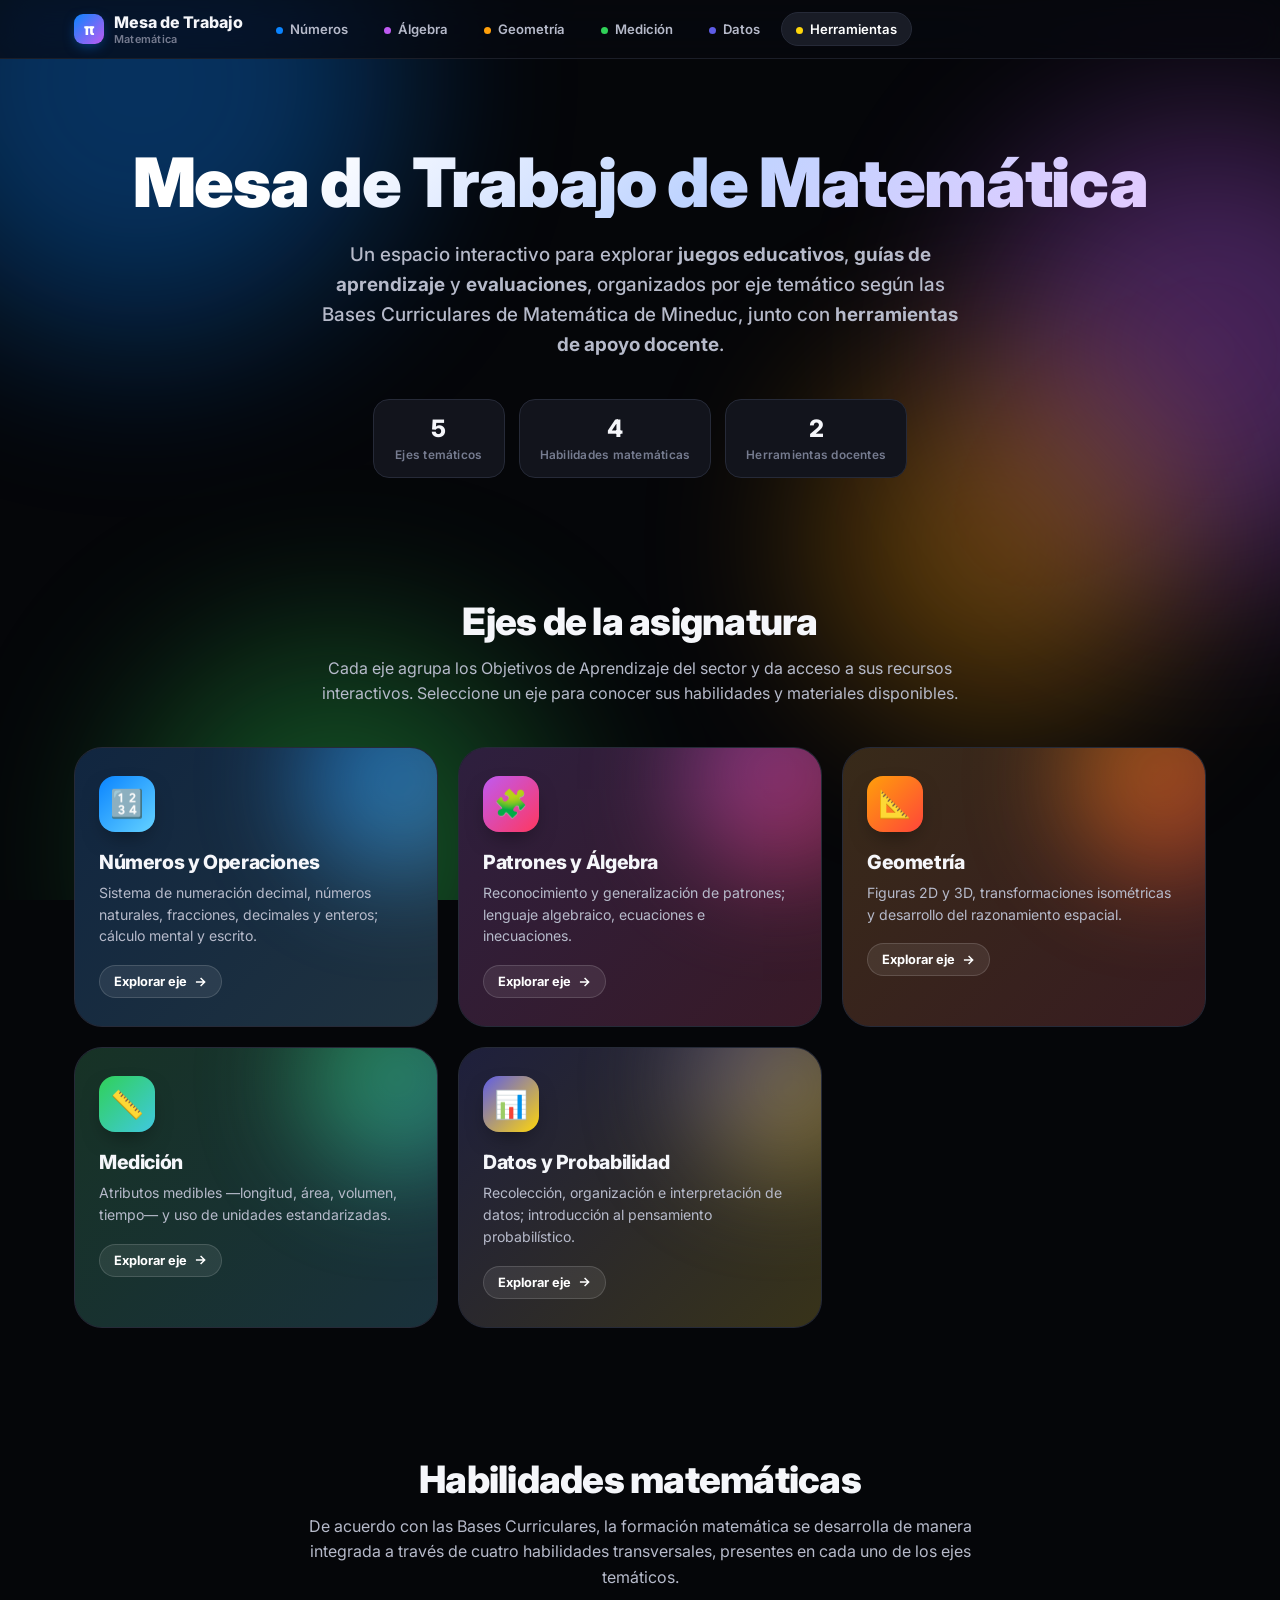
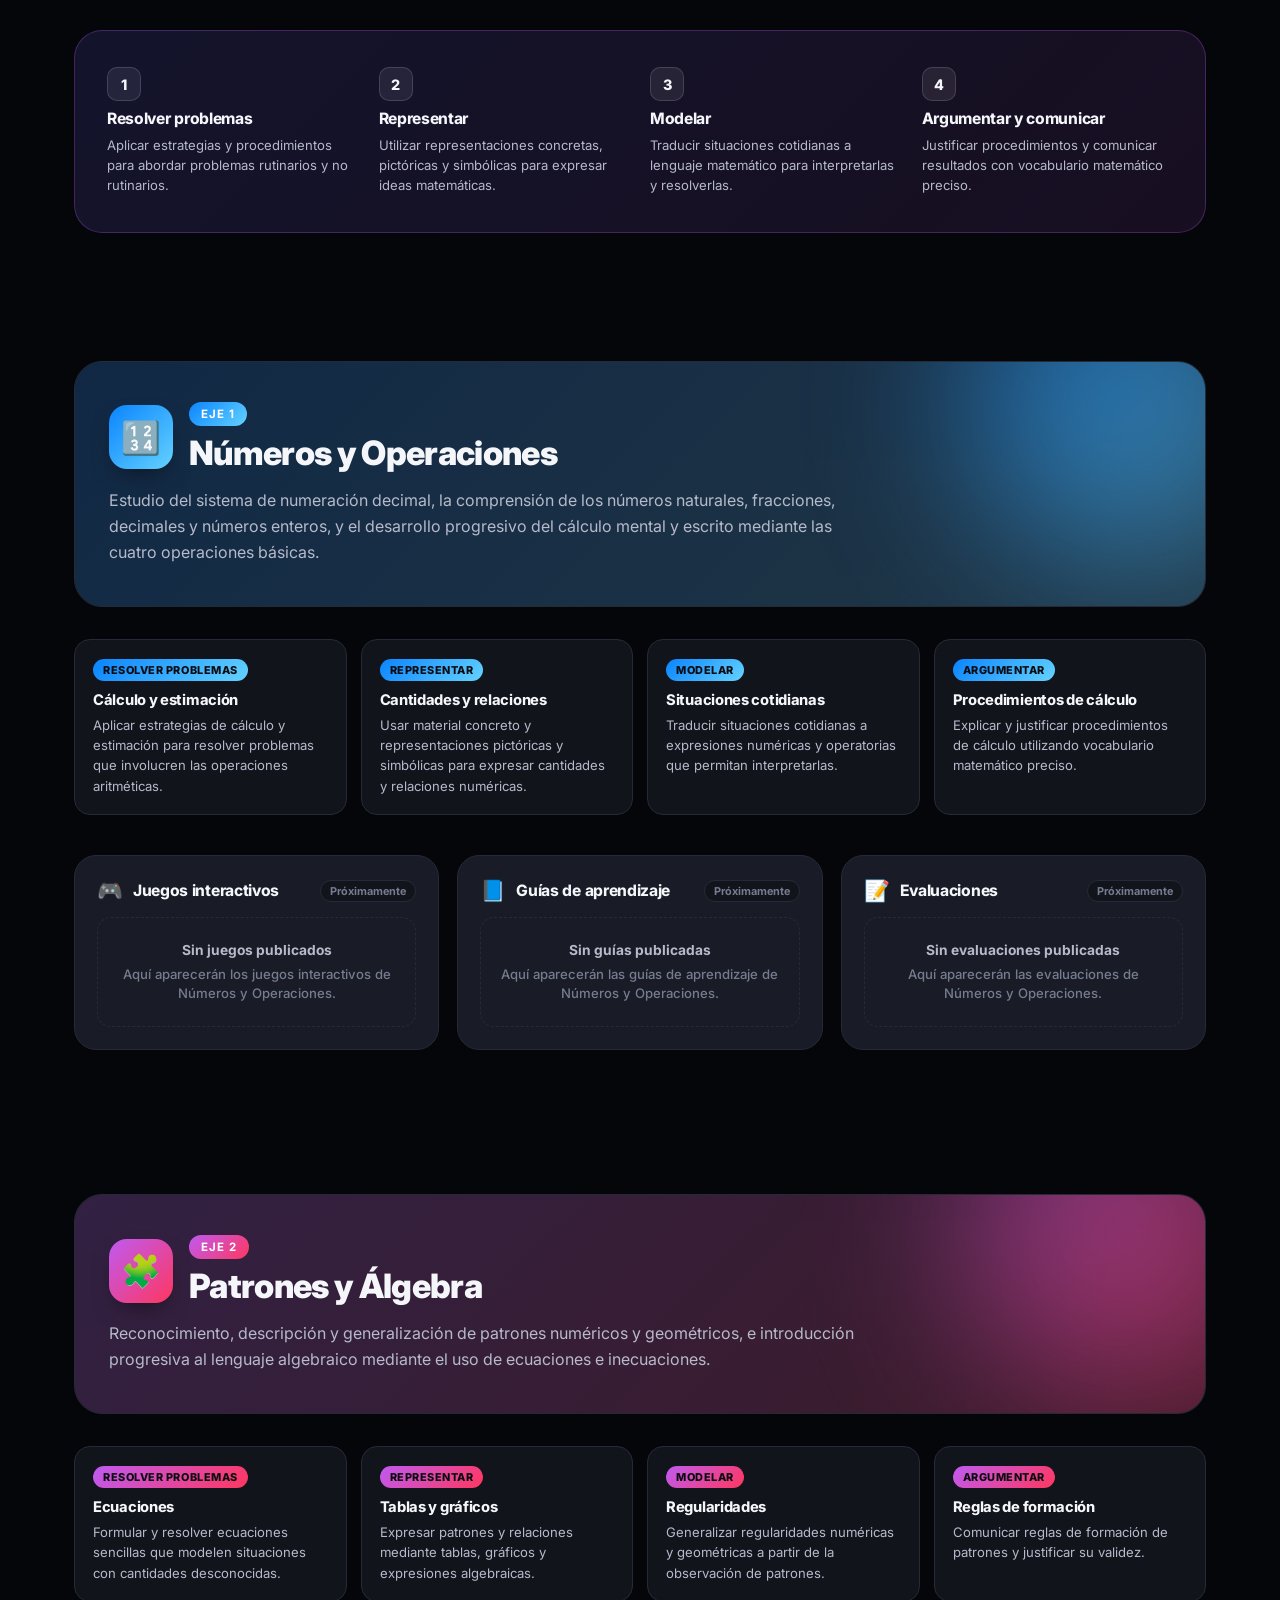
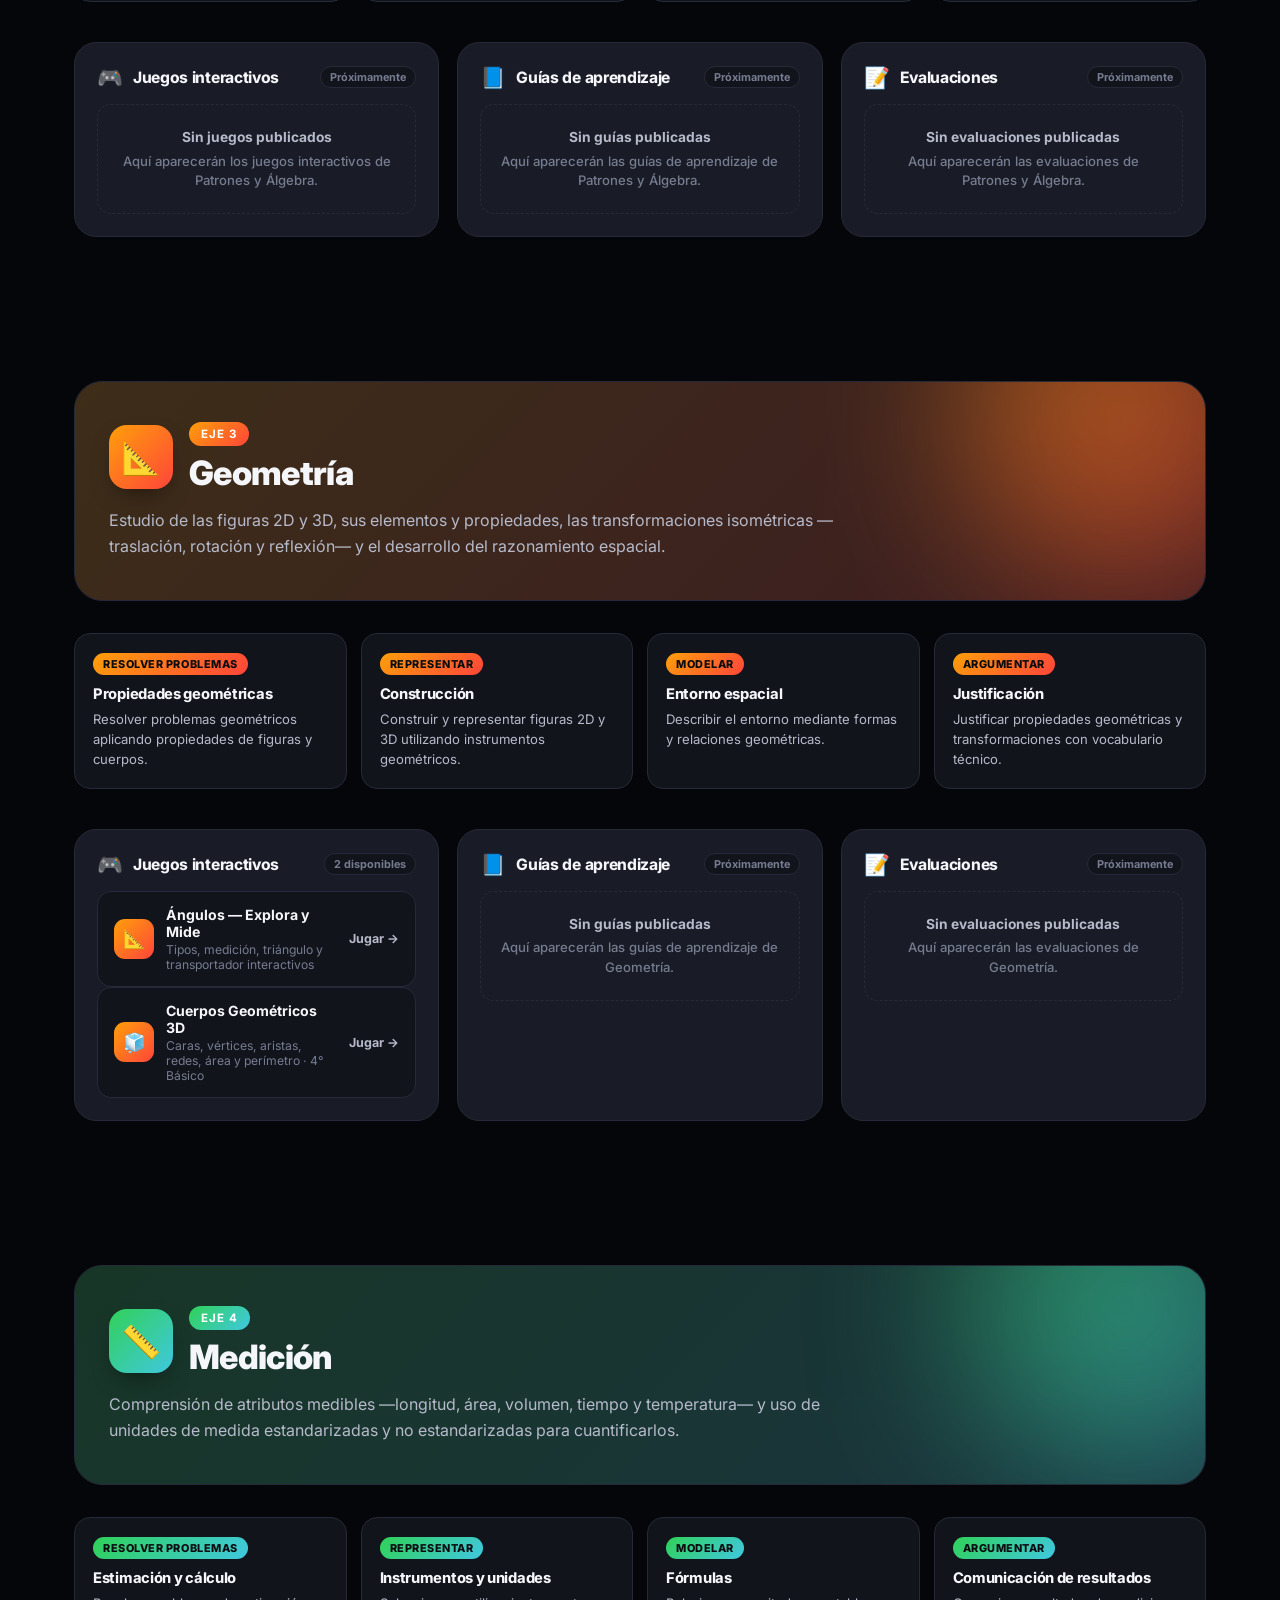
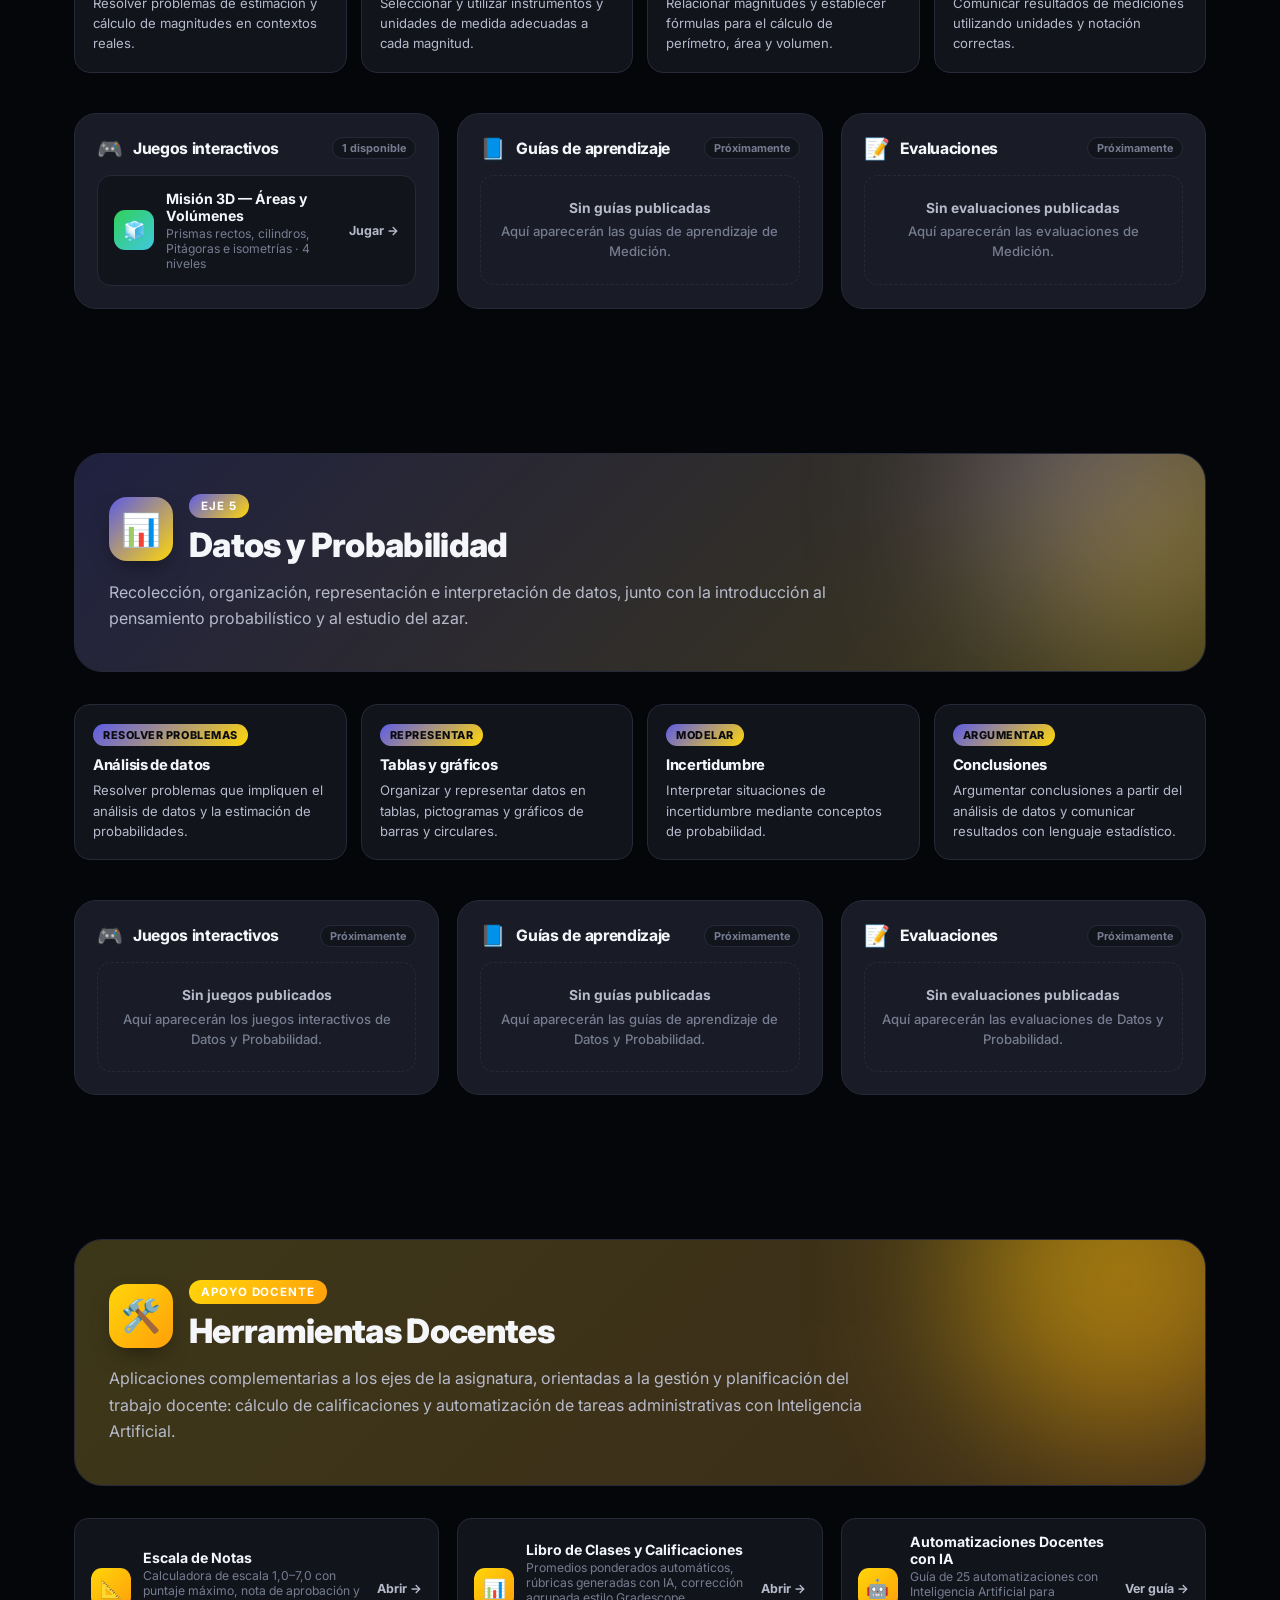
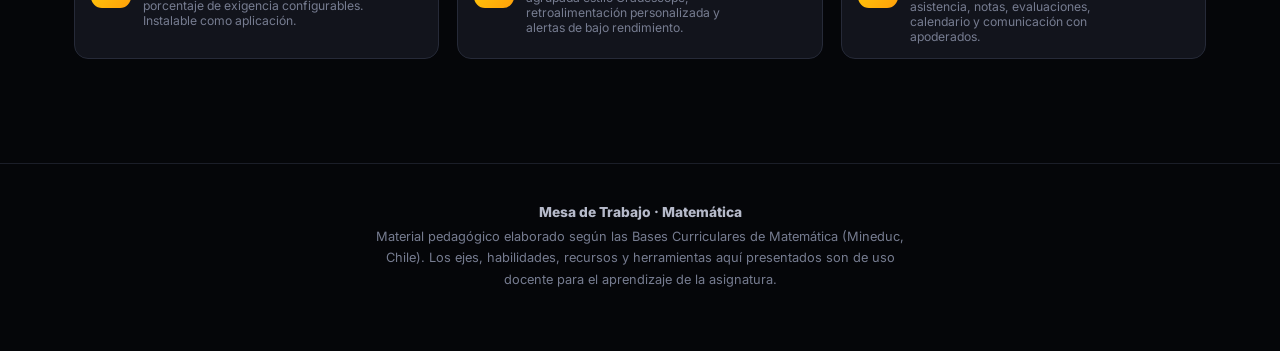
==== commit 3207fb90: "Agregar app Cuerpos Geométricos 3D: elementos, redes animadas, área y perímetro (4° Básico) Co-Autho" ====
--- a/index.html
+++ b/index.html
@@ -488,10 +488,15 @@
 
       <div class="cat-row">
         <div class="cat-card">
-          <div class="cat-head"><span class="ic">🎮</span><h4>Juegos interactivos</h4><span class="count">1 disponible</span></div>
+          <div class="cat-head"><span class="ic">🎮</span><h4>Juegos interactivos</h4><span class="count">2 disponibles</span></div>
           <a class="recurso-card" href="juegos/geometria/angulos.html" style="--grad:linear-gradient(135deg, var(--orange), var(--red));">
             <span class="r-ic">📐</span>
             <span class="r-info"><b>Ángulos — Explora y Mide</b><span>Tipos, medición, triángulo y transportador interactivos</span></span>
+            <span class="r-go">Jugar →</span>
+          </a>
+          <a class="recurso-card" href="juegos/geometria/cuerpos-geometricos.html" style="--grad:linear-gradient(135deg, var(--orange), var(--red));">
+            <span class="r-ic">🧊</span>
+            <span class="r-info"><b>Cuerpos Geométricos 3D</b><span>Caras, vértices, aristas, redes, área y perímetro · 4° Básico</span></span>
             <span class="r-go">Jugar →</span>
           </a>
         </div>
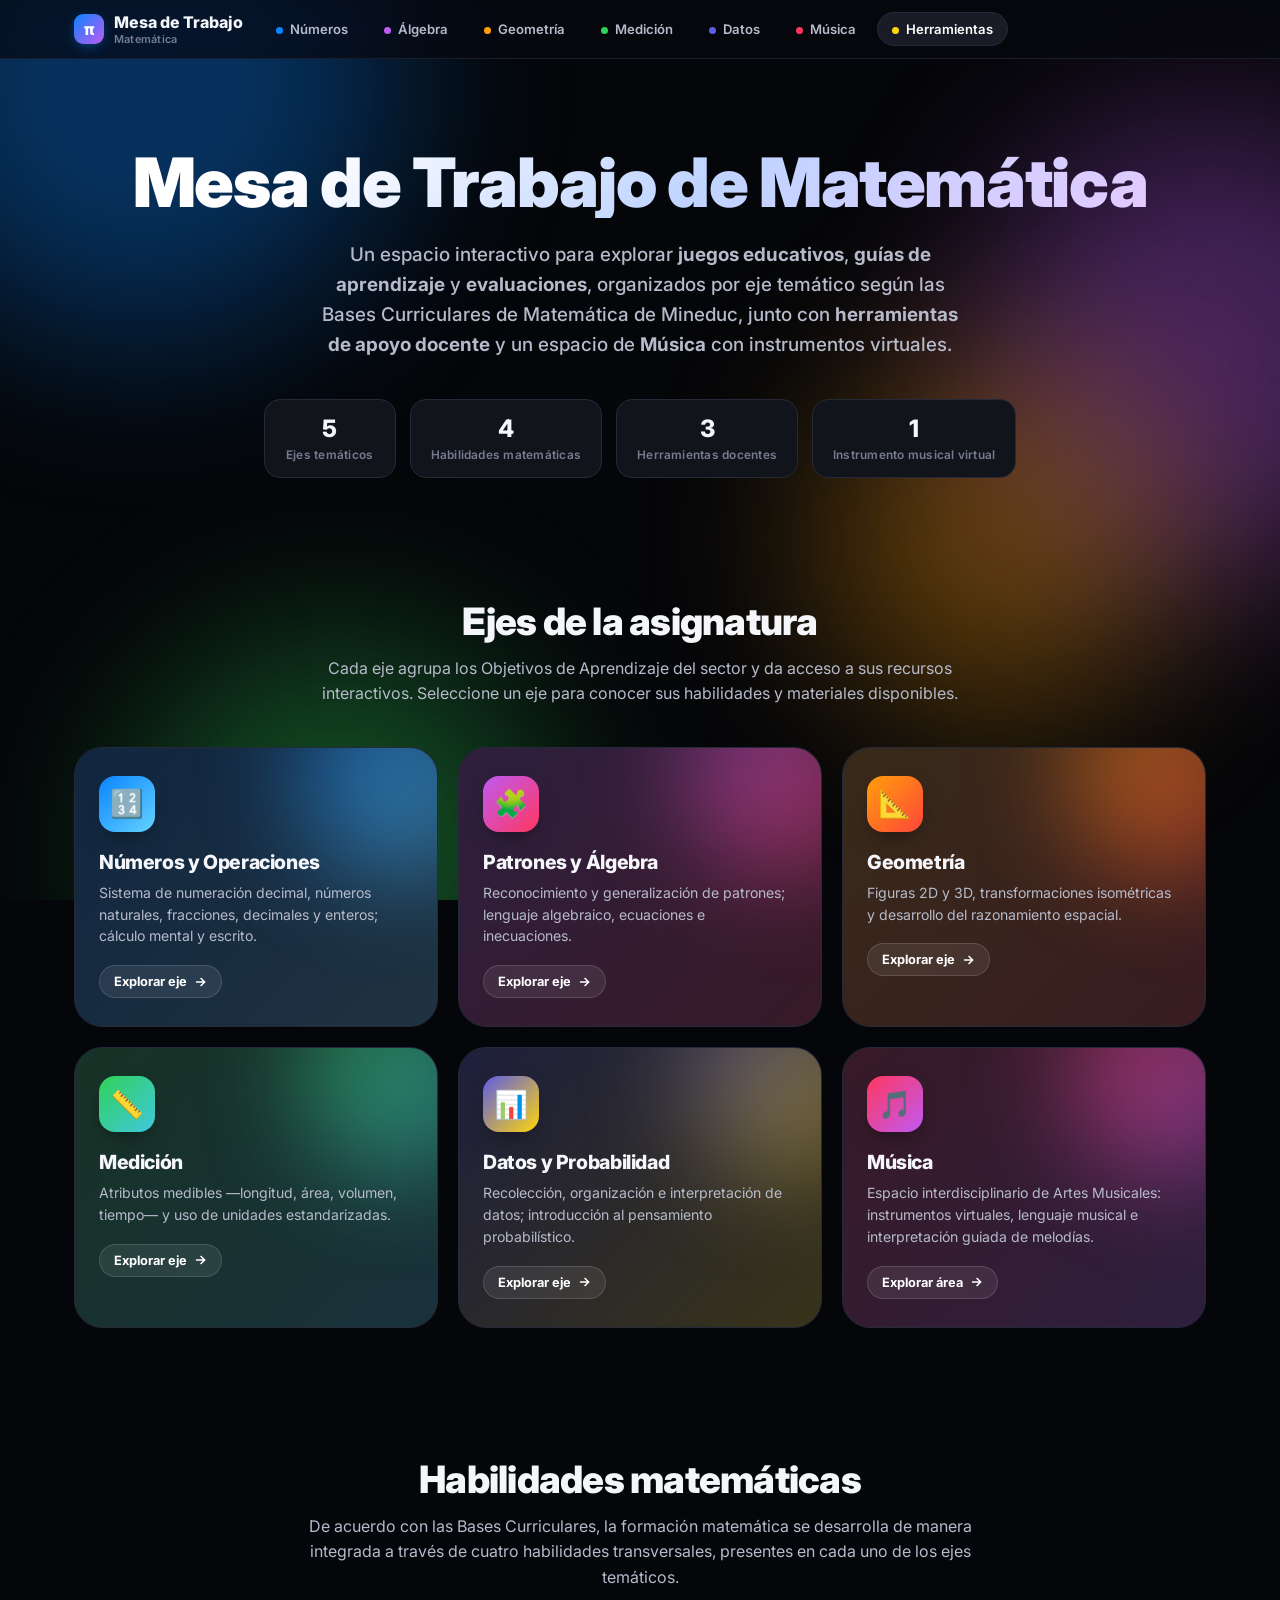
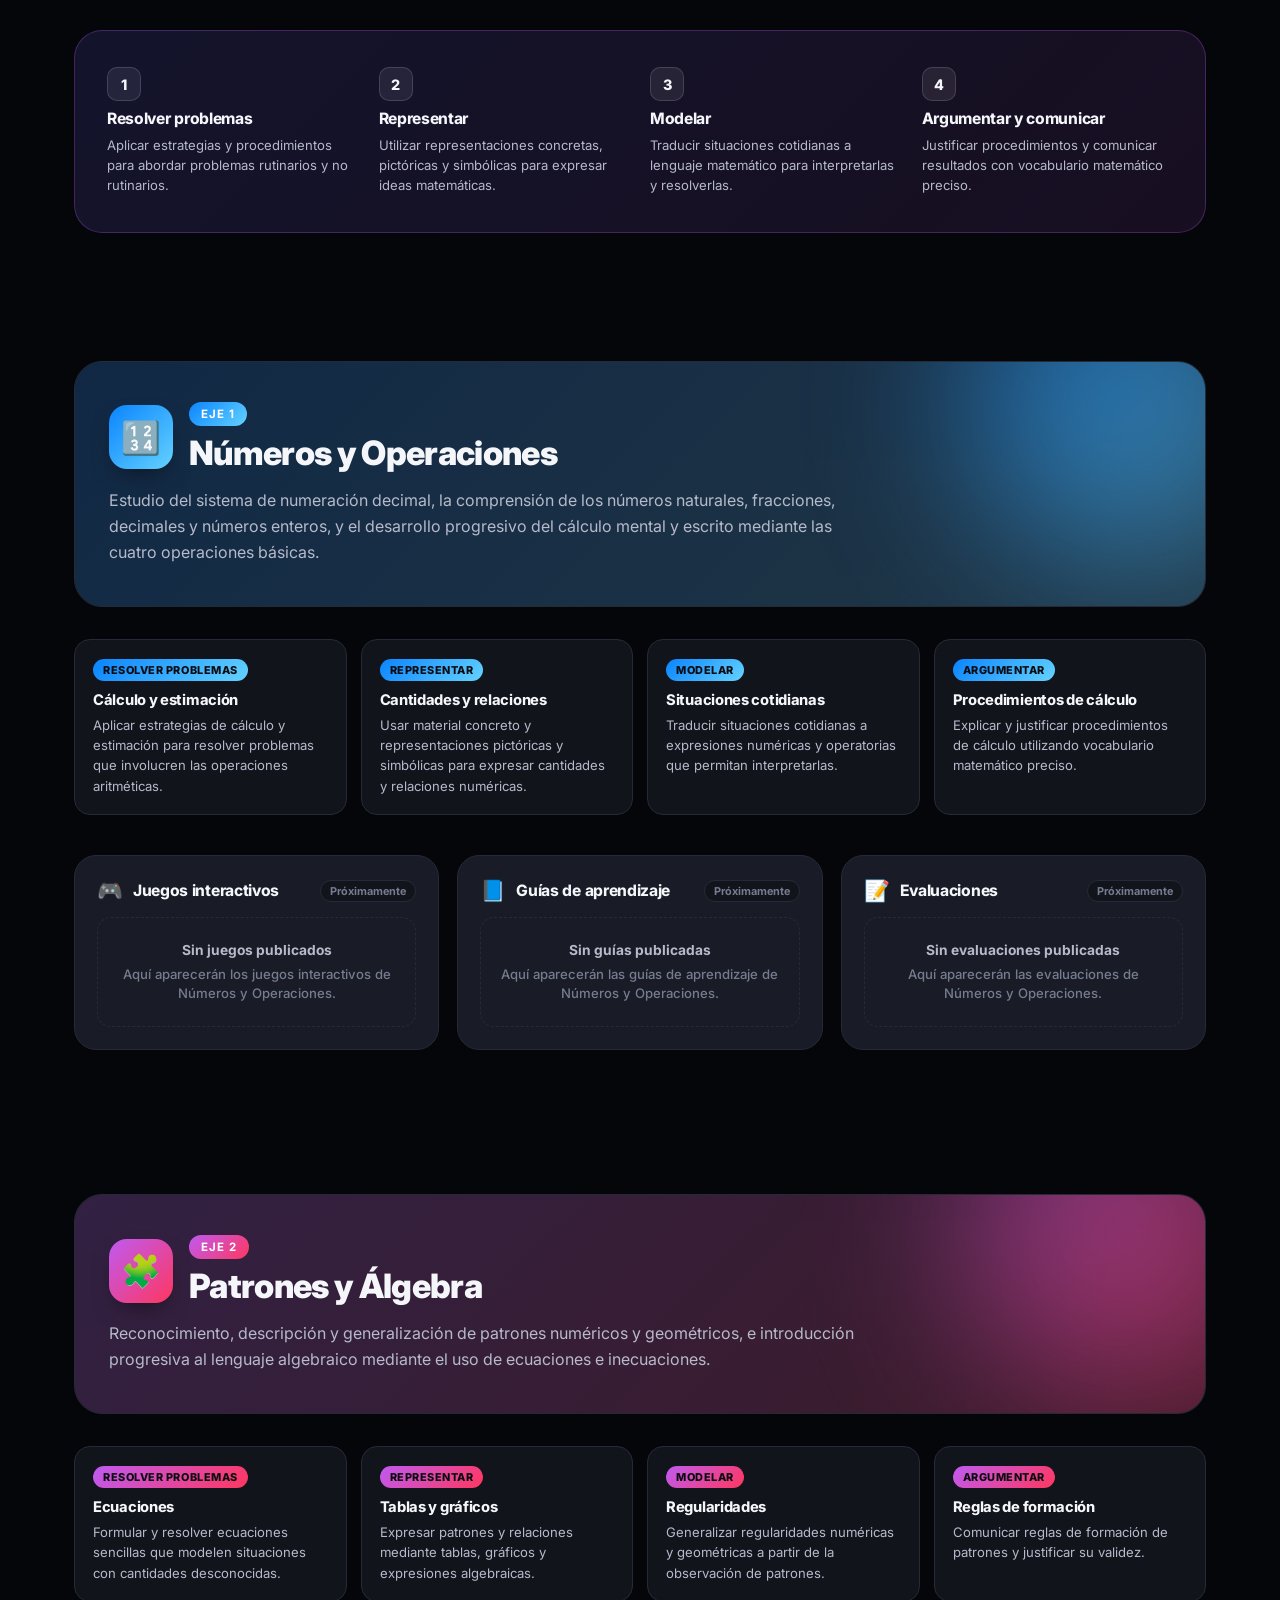
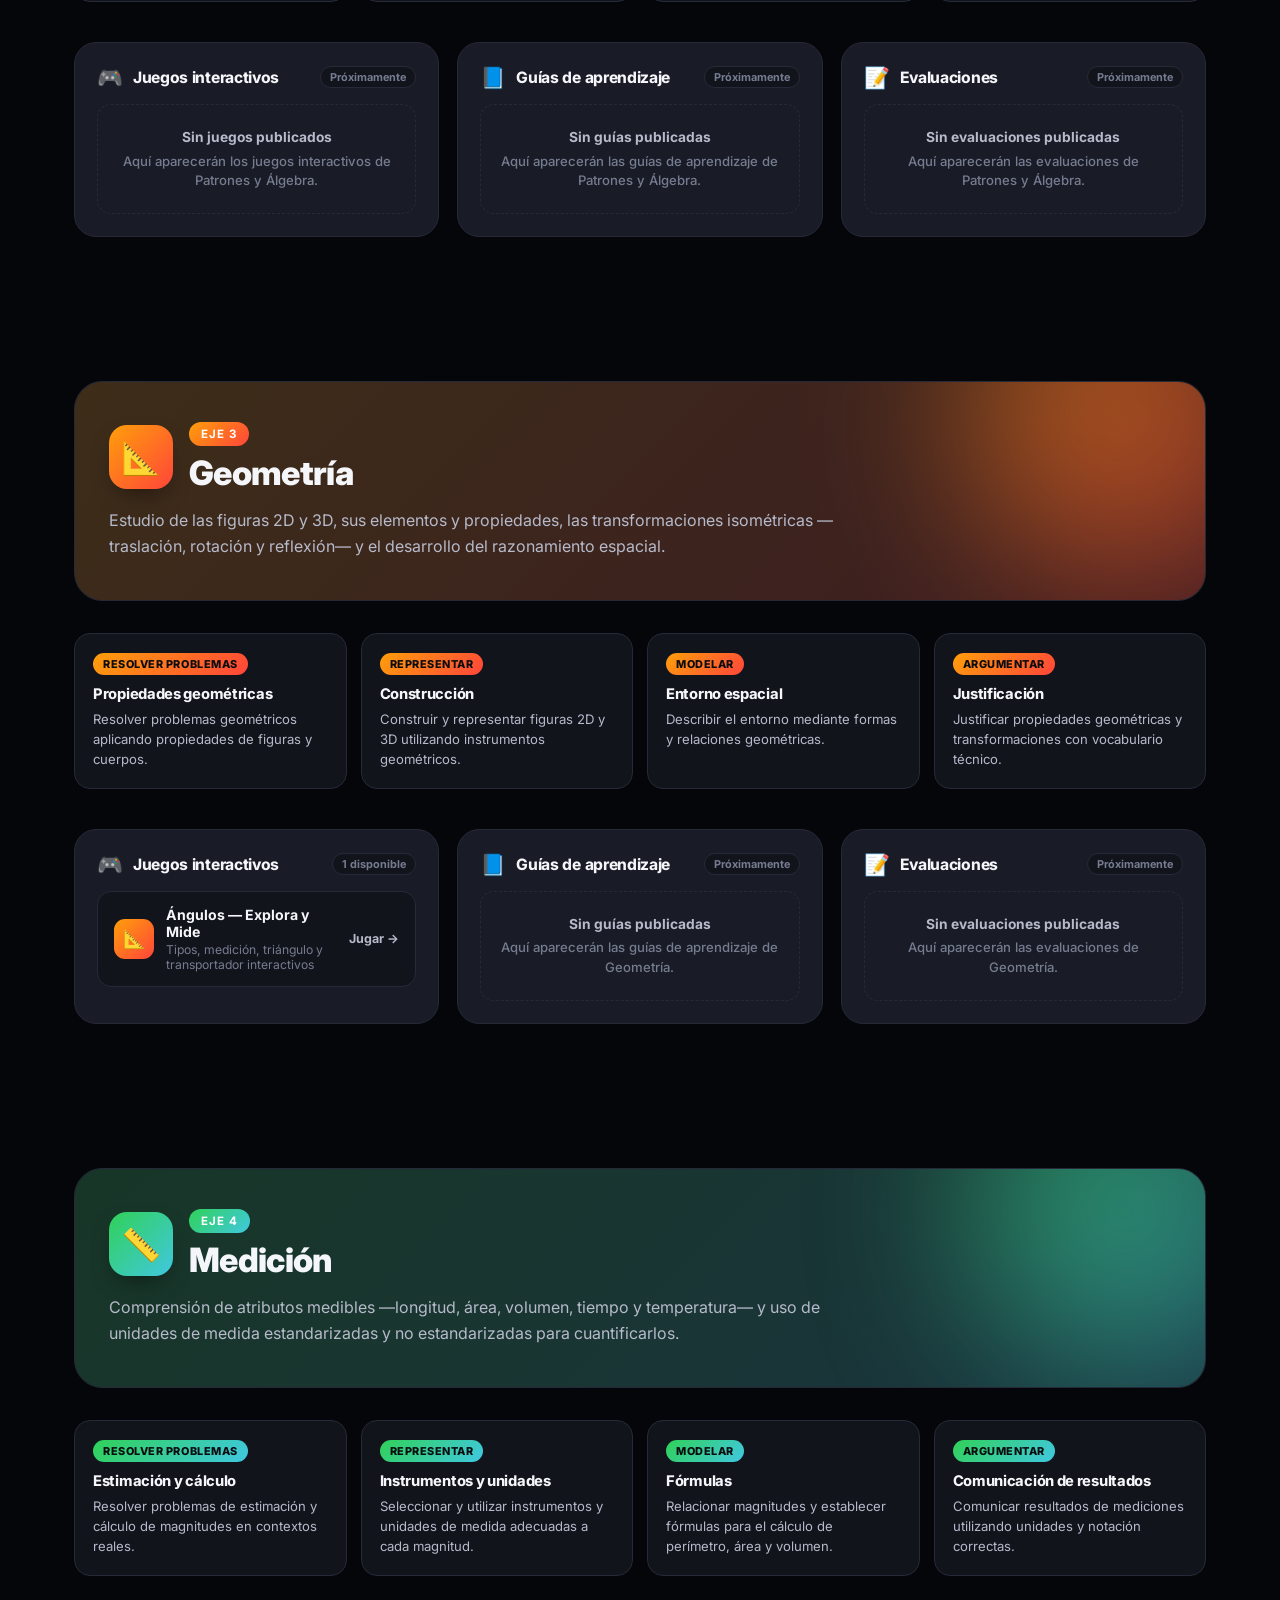
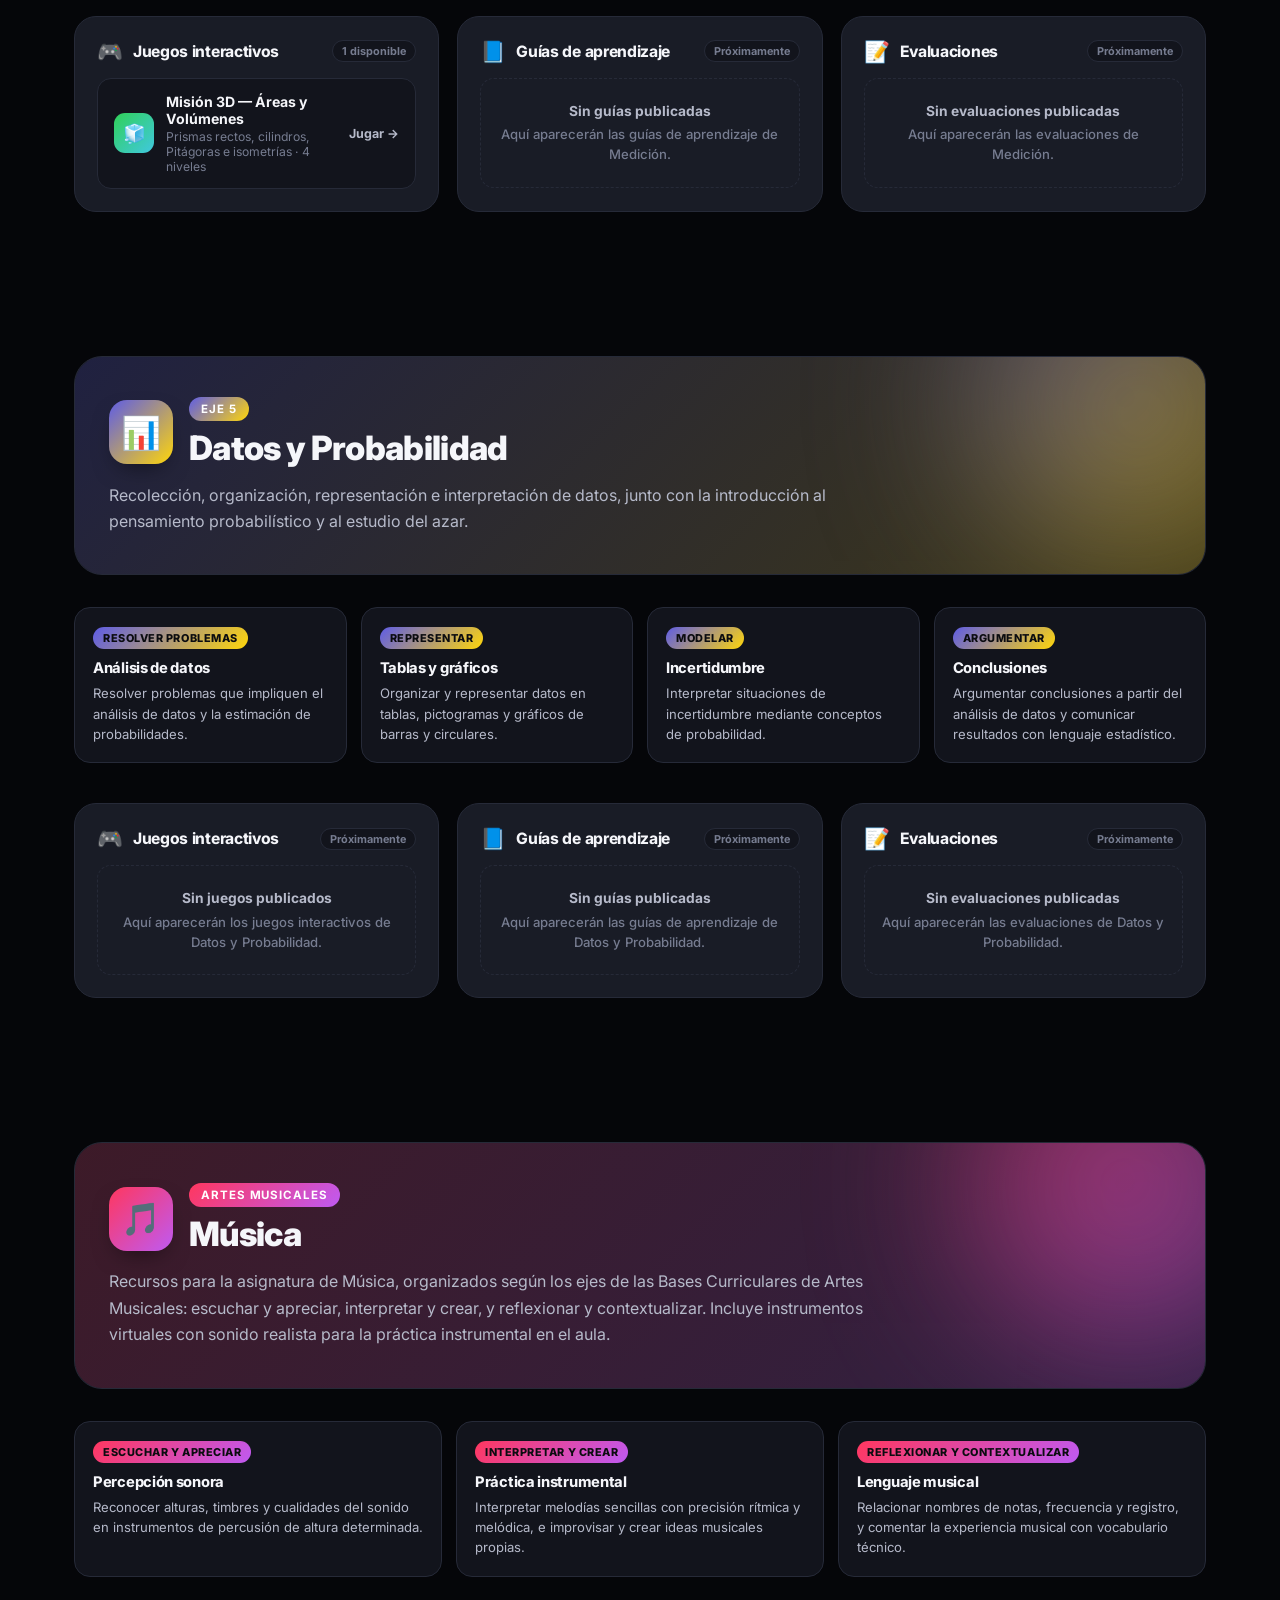
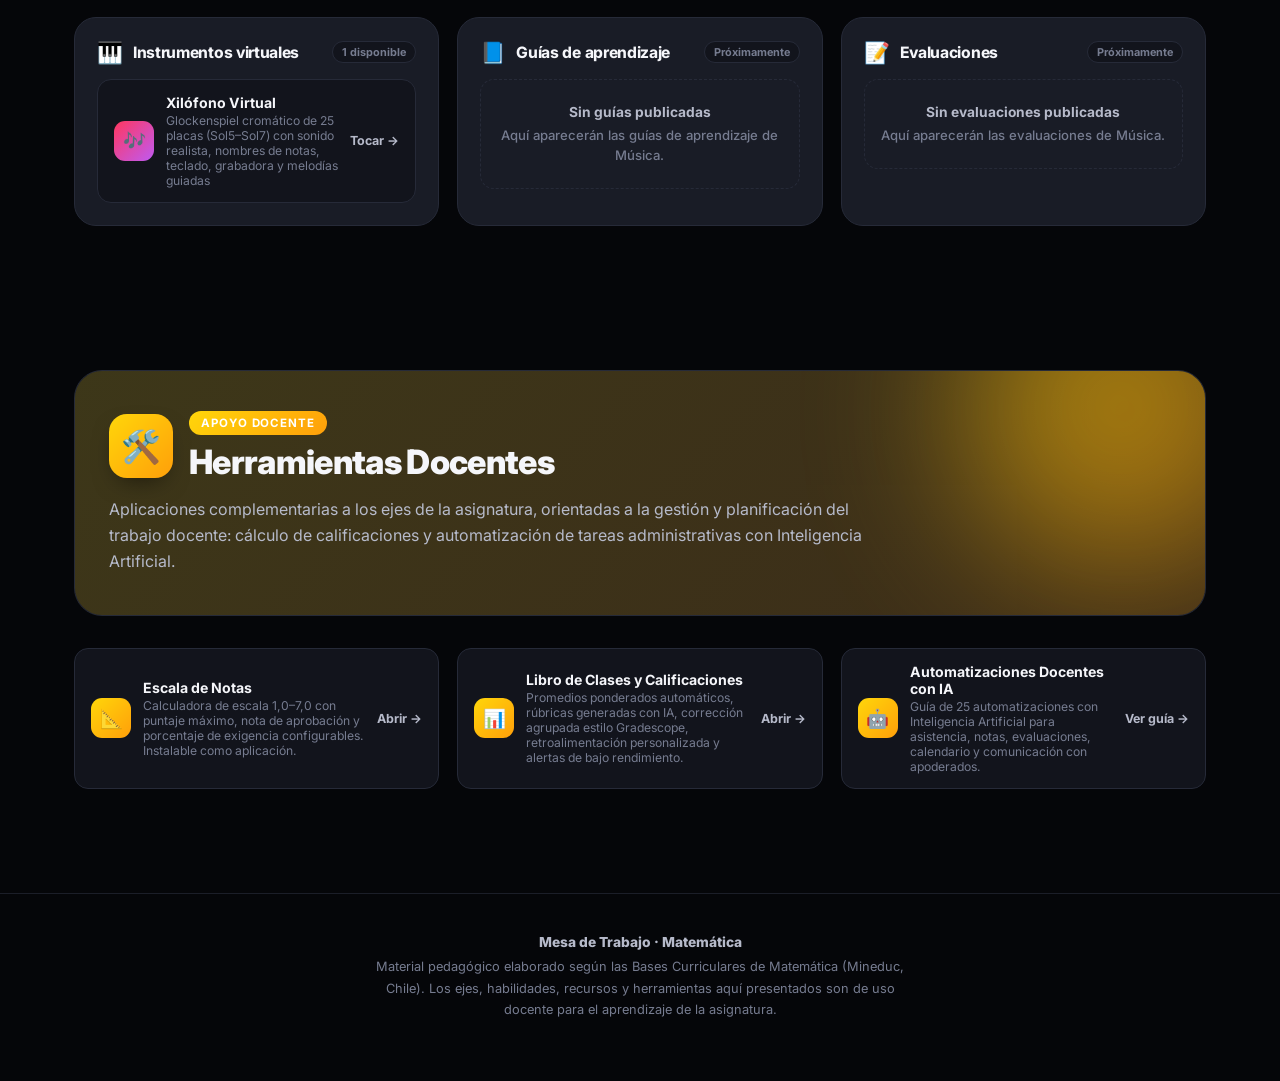
==== commit 1f2bba1b: "Agregar Xilófono Virtual: glockenspiel cromático de 25 placas con sonido realista - Nuevo instrument" ====
--- a/index.html
+++ b/index.html
@@ -301,6 +301,7 @@
       <a href="#geometria" data-c="var(--orange)"><span class="dot" style="background:var(--orange)"></span>Geometría</a>
       <a href="#medicion" data-c="var(--green)"><span class="dot" style="background:var(--green)"></span>Medición</a>
       <a href="#datos" data-c="var(--indigo)"><span class="dot" style="background:var(--indigo)"></span>Datos</a>
+      <a href="#musica" data-c="var(--pink)"><span class="dot" style="background:var(--pink)"></span>Música</a>
       <a href="#herramientas" data-c="var(--yellow)"><span class="dot" style="background:var(--yellow)"></span>Herramientas</a>
     </div>
   </div>
@@ -311,11 +312,12 @@
   <div class="wrap">
     <section class="hero">
       <h1>Mesa de Trabajo de Matemática</h1>
-      <p class="lead">Un espacio interactivo para explorar <b>juegos educativos</b>, <b>guías de aprendizaje</b> y <b>evaluaciones</b>, organizados por eje temático según las Bases Curriculares de Matemática de Mineduc, junto con <b>herramientas de apoyo docente</b>.</p>
+      <p class="lead">Un espacio interactivo para explorar <b>juegos educativos</b>, <b>guías de aprendizaje</b> y <b>evaluaciones</b>, organizados por eje temático según las Bases Curriculares de Matemática de Mineduc, junto con <b>herramientas de apoyo docente</b> y un espacio de <b>Música</b> con instrumentos virtuales.</p>
       <div class="hero-stats">
         <div class="hero-stat"><b>5</b><span>Ejes temáticos</span></div>
         <div class="hero-stat"><b>4</b><span>Habilidades matemáticas</span></div>
-        <div class="hero-stat"><b>2</b><span>Herramientas docentes</span></div>
+        <div class="hero-stat"><b>3</b><span>Herramientas docentes</span></div>
+        <div class="hero-stat"><b>1</b><span>Instrumento musical virtual</span></div>
       </div>
     </section>
   </div>
@@ -367,6 +369,14 @@
           <h3>Datos y Probabilidad</h3>
           <p>Recolección, organización e interpretación de datos; introducción al pensamiento probabilístico.</p>
           <span class="go">Explorar eje <svg viewBox="0 0 24 24" fill="none" stroke="currentColor" stroke-width="2.5"><path d="M5 12h14M13 5l7 7-7 7"/></svg></span>
+        </a>
+
+        <a class="eje-card" href="#musica" style="--grad:linear-gradient(135deg, var(--pink), var(--purple));" data-cat>
+          <span class="glow"></span>
+          <div class="eje-icon">🎵</div>
+          <h3>Música</h3>
+          <p>Espacio interdisciplinario de Artes Musicales: instrumentos virtuales, lenguaje musical e interpretación guiada de melodías.</p>
+          <span class="go">Explorar área <svg viewBox="0 0 24 24" fill="none" stroke="currentColor" stroke-width="2.5"><path d="M5 12h14M13 5l7 7-7 7"/></svg></span>
         </a>
 
       </div>
@@ -488,15 +498,10 @@
 
       <div class="cat-row">
         <div class="cat-card">
-          <div class="cat-head"><span class="ic">🎮</span><h4>Juegos interactivos</h4><span class="count">2 disponibles</span></div>
+          <div class="cat-head"><span class="ic">🎮</span><h4>Juegos interactivos</h4><span class="count">1 disponible</span></div>
           <a class="recurso-card" href="juegos/geometria/angulos.html" style="--grad:linear-gradient(135deg, var(--orange), var(--red));">
             <span class="r-ic">📐</span>
             <span class="r-info"><b>Ángulos — Explora y Mide</b><span>Tipos, medición, triángulo y transportador interactivos</span></span>
-            <span class="r-go">Jugar →</span>
-          </a>
-          <a class="recurso-card" href="juegos/geometria/cuerpos-geometricos.html" style="--grad:linear-gradient(135deg, var(--orange), var(--red));">
-            <span class="r-ic">🧊</span>
-            <span class="r-info"><b>Cuerpos Geométricos 3D</b><span>Caras, vértices, aristas, redes, área y perímetro · 4° Básico</span></span>
             <span class="r-go">Jugar →</span>
           </a>
         </div>
@@ -587,6 +592,47 @@
         <div class="cat-card">
           <div class="cat-head"><span class="ic">📝</span><h4>Evaluaciones</h4><span class="count">Próximamente</span></div>
           <div class="placeholder-card"><b>Sin evaluaciones publicadas</b>Aquí aparecerán las evaluaciones de Datos y Probabilidad.</div>
+        </div>
+      </div>
+    </div>
+  </section>
+
+  <!-- ============ MÚSICA ============ -->
+  <section id="musica" class="eje-section">
+    <div class="wrap">
+      <div class="eje-banner" style="--grad:linear-gradient(135deg, var(--pink), var(--purple));">
+        <div class="eje-banner-top">
+          <div class="eje-icon">🎵</div>
+          <div>
+            <span class="eje-banner-tag">Artes Musicales</span>
+            <h2>Música</h2>
+          </div>
+        </div>
+        <p class="desc">Recursos para la asignatura de Música, organizados según los ejes de las Bases Curriculares de Artes Musicales: escuchar y apreciar, interpretar y crear, y reflexionar y contextualizar. Incluye instrumentos virtuales con sonido realista para la práctica instrumental en el aula.</p>
+      </div>
+
+      <div class="hab-grid" style="grid-template-columns:repeat(3,1fr);">
+        <div class="hab-card" style="--grad:linear-gradient(135deg, var(--pink), var(--purple));"><span class="tag">Escuchar y apreciar</span><h4>Percepción sonora</h4><p>Reconocer alturas, timbres y cualidades del sonido en instrumentos de percusión de altura determinada.</p></div>
+        <div class="hab-card" style="--grad:linear-gradient(135deg, var(--pink), var(--purple));"><span class="tag">Interpretar y crear</span><h4>Práctica instrumental</h4><p>Interpretar melodías sencillas con precisión rítmica y melódica, e improvisar y crear ideas musicales propias.</p></div>
+        <div class="hab-card" style="--grad:linear-gradient(135deg, var(--pink), var(--purple));"><span class="tag">Reflexionar y contextualizar</span><h4>Lenguaje musical</h4><p>Relacionar nombres de notas, frecuencia y registro, y comentar la experiencia musical con vocabulario técnico.</p></div>
+      </div>
+
+      <div class="cat-row">
+        <div class="cat-card">
+          <div class="cat-head"><span class="ic">🎹</span><h4>Instrumentos virtuales</h4><span class="count">1 disponible</span></div>
+          <a class="recurso-card" href="juegos/musica/xilofono/index.html" style="--grad:linear-gradient(135deg, var(--pink), var(--purple));">
+            <span class="r-ic">🎶</span>
+            <span class="r-info"><b>Xilófono Virtual</b><span>Glockenspiel cromático de 25 placas (Sol5–Sol7) con sonido realista, nombres de notas, teclado, grabadora y melodías guiadas</span></span>
+            <span class="r-go">Tocar →</span>
+          </a>
+        </div>
+        <div class="cat-card">
+          <div class="cat-head"><span class="ic">📘</span><h4>Guías de aprendizaje</h4><span class="count">Próximamente</span></div>
+          <div class="placeholder-card"><b>Sin guías publicadas</b>Aquí aparecerán las guías de aprendizaje de Música.</div>
+        </div>
+        <div class="cat-card">
+          <div class="cat-head"><span class="ic">📝</span><h4>Evaluaciones</h4><span class="count">Próximamente</span></div>
+          <div class="placeholder-card"><b>Sin evaluaciones publicadas</b>Aquí aparecerán las evaluaciones de Música.</div>
         </div>
       </div>
     </div>
